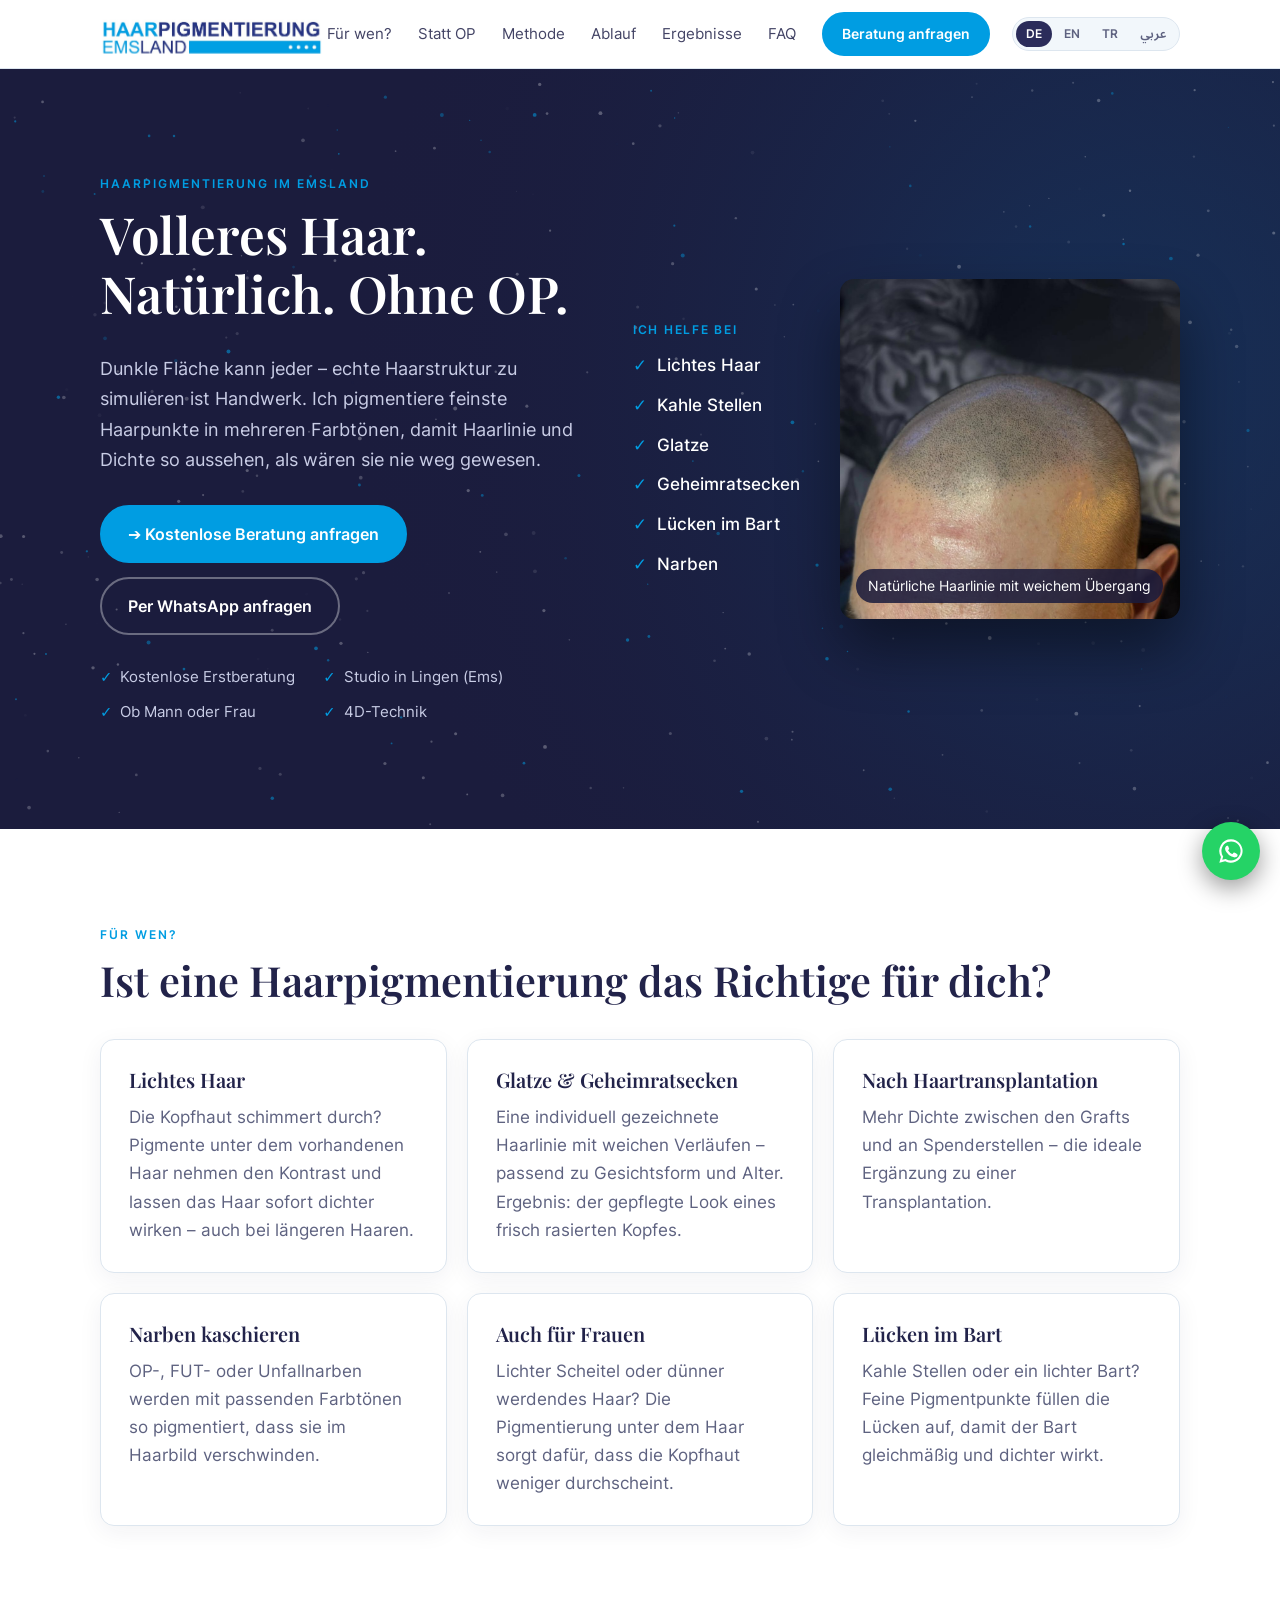
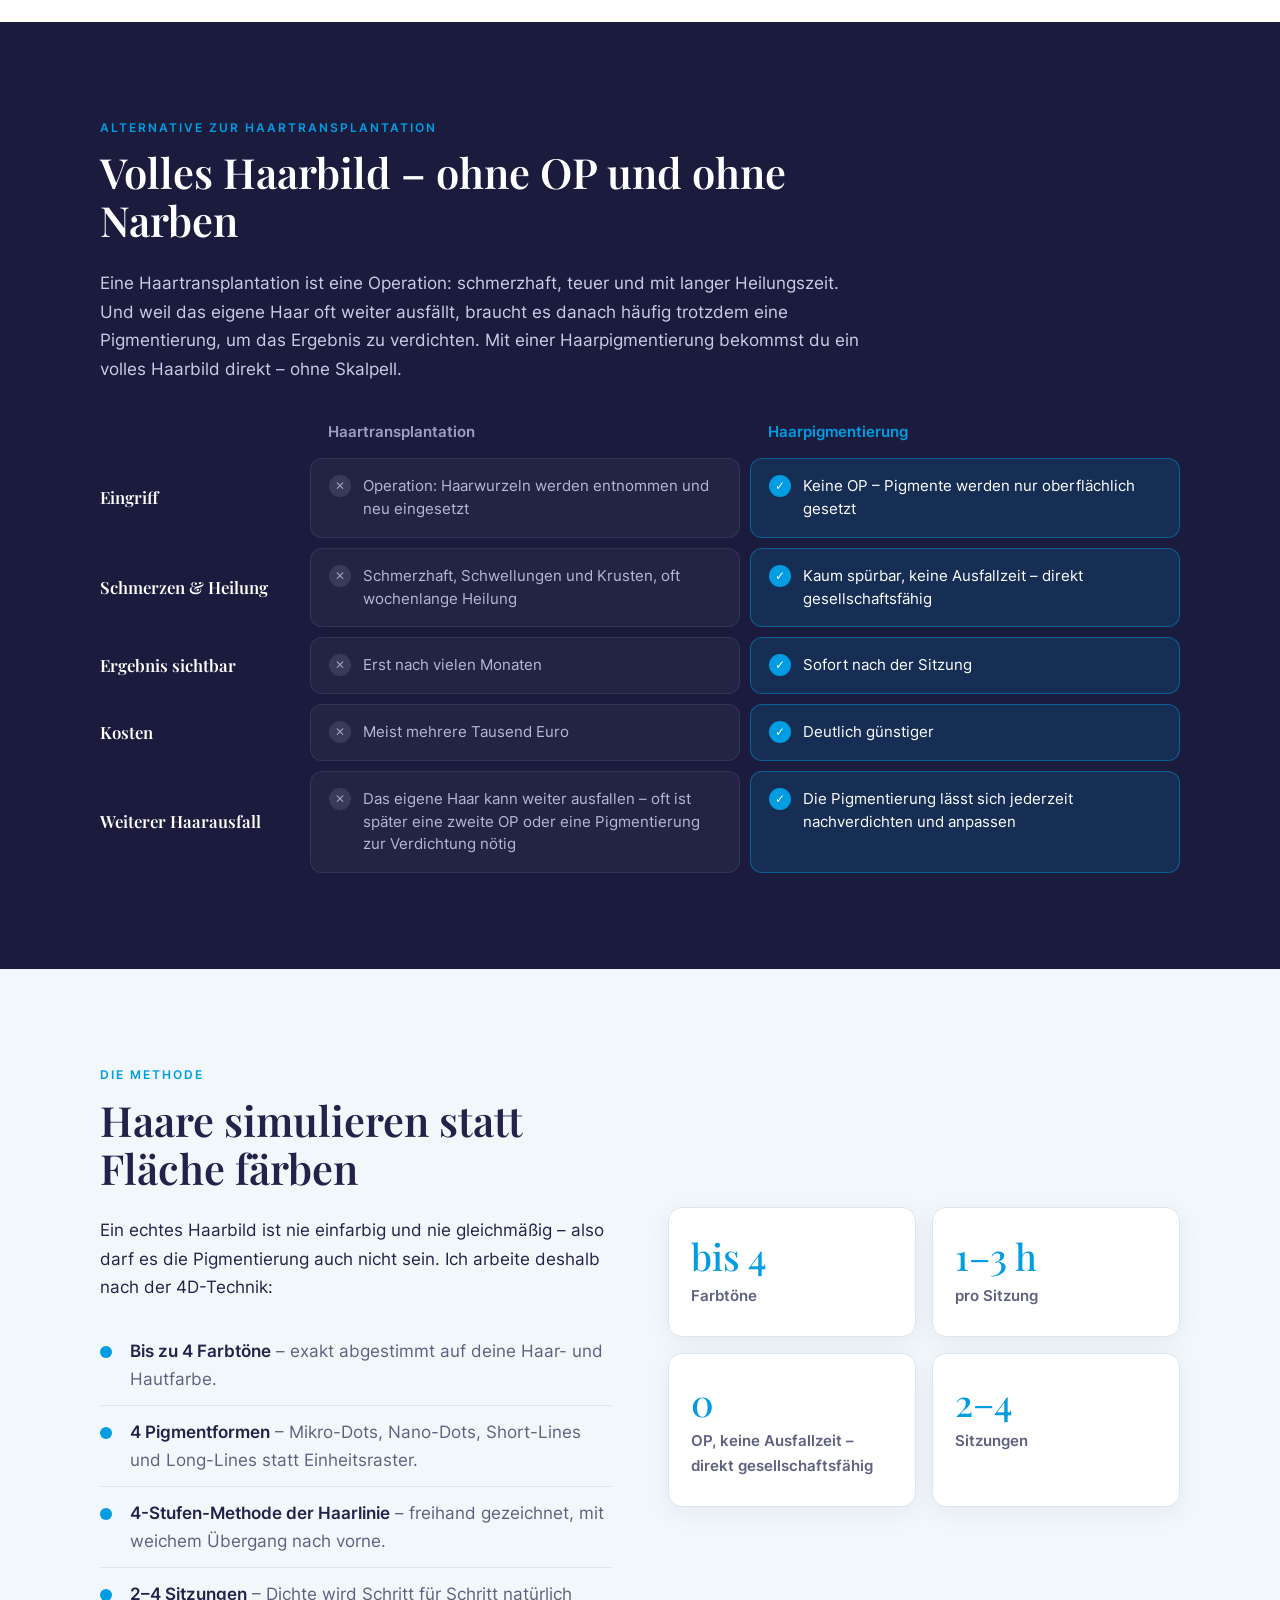
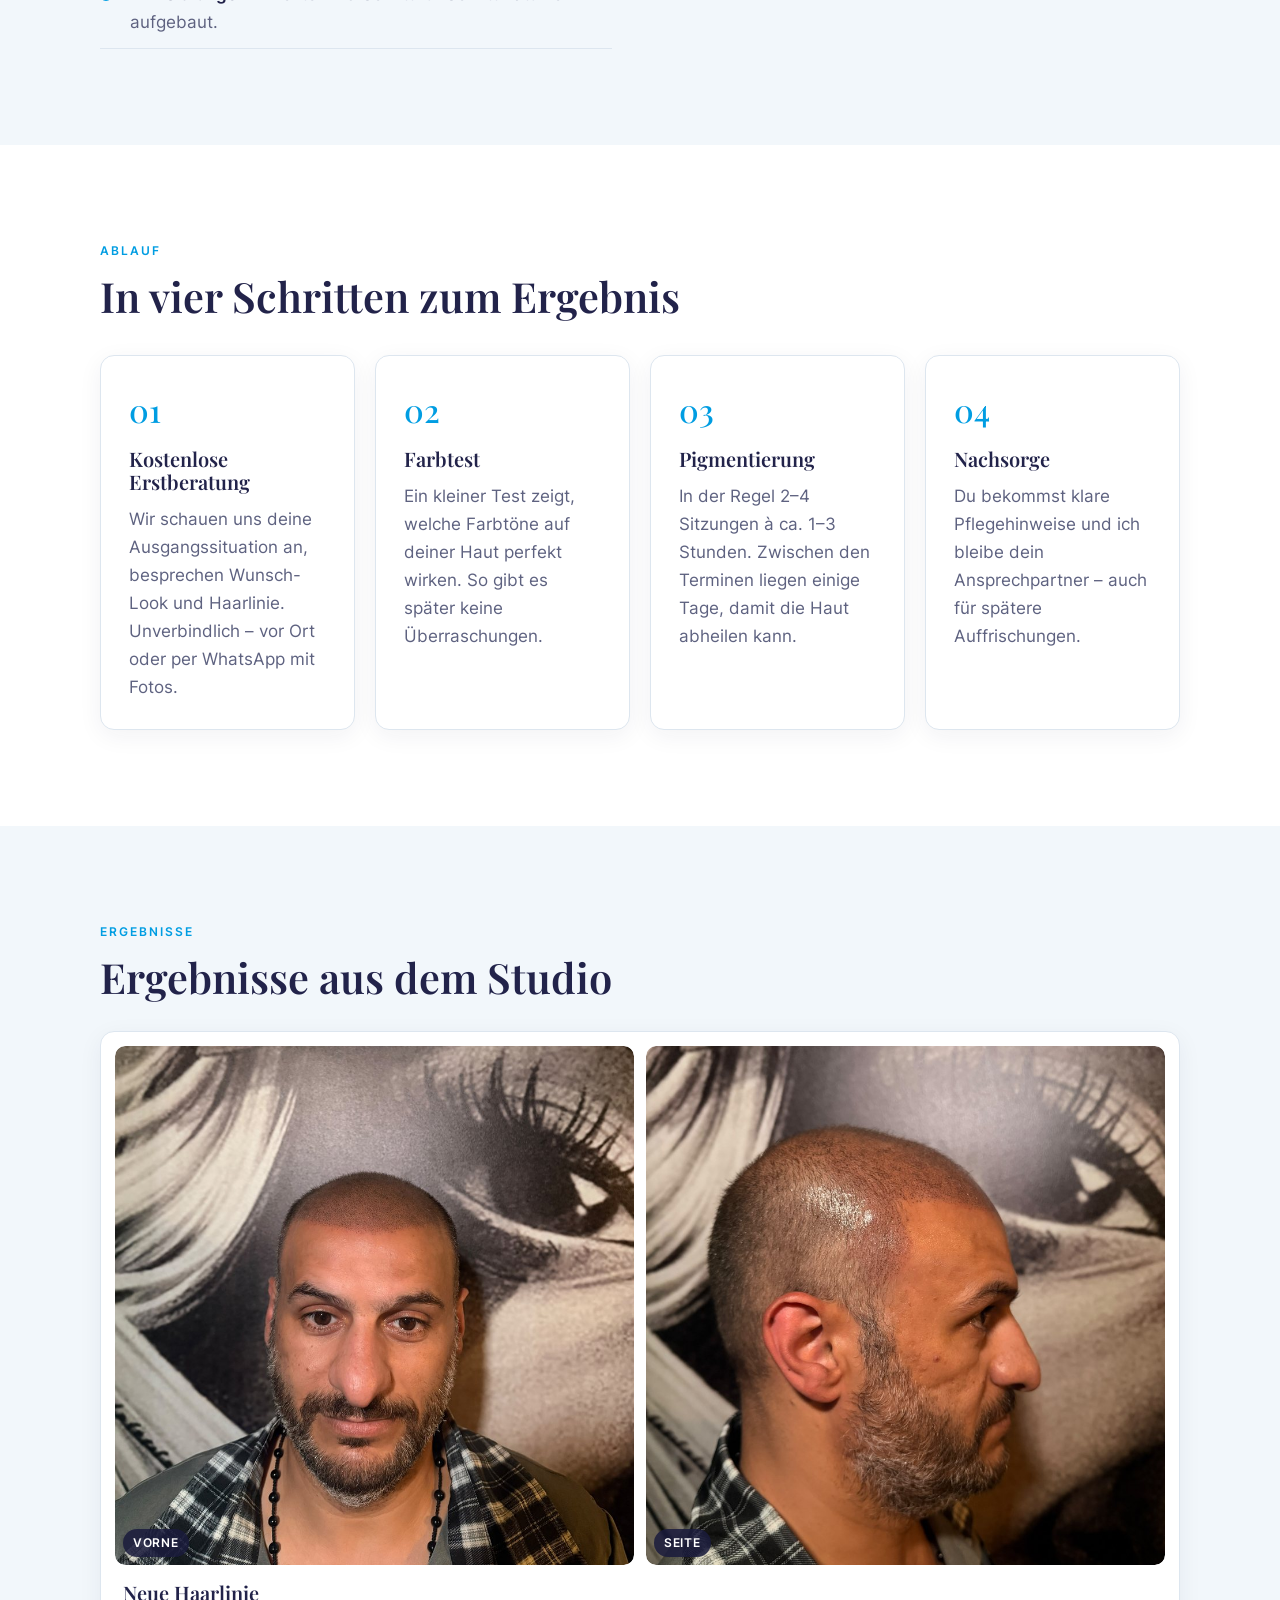
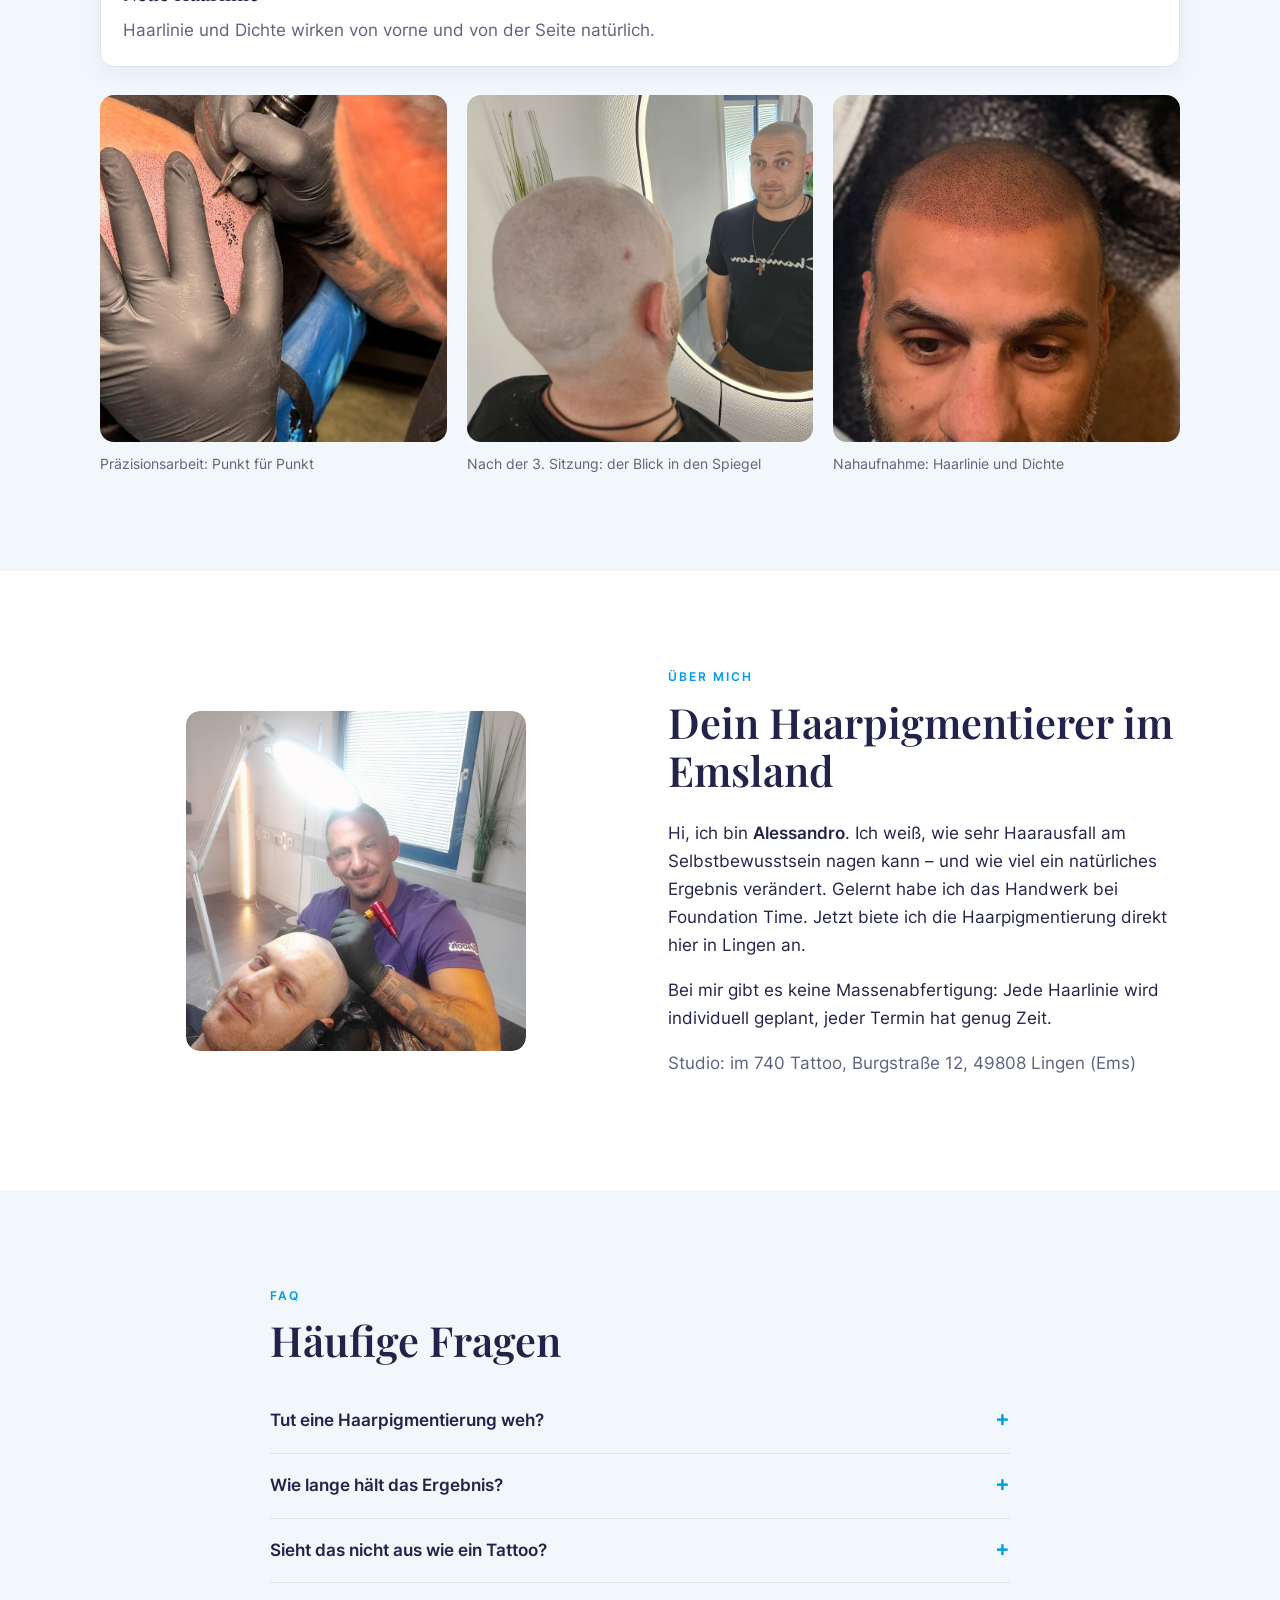
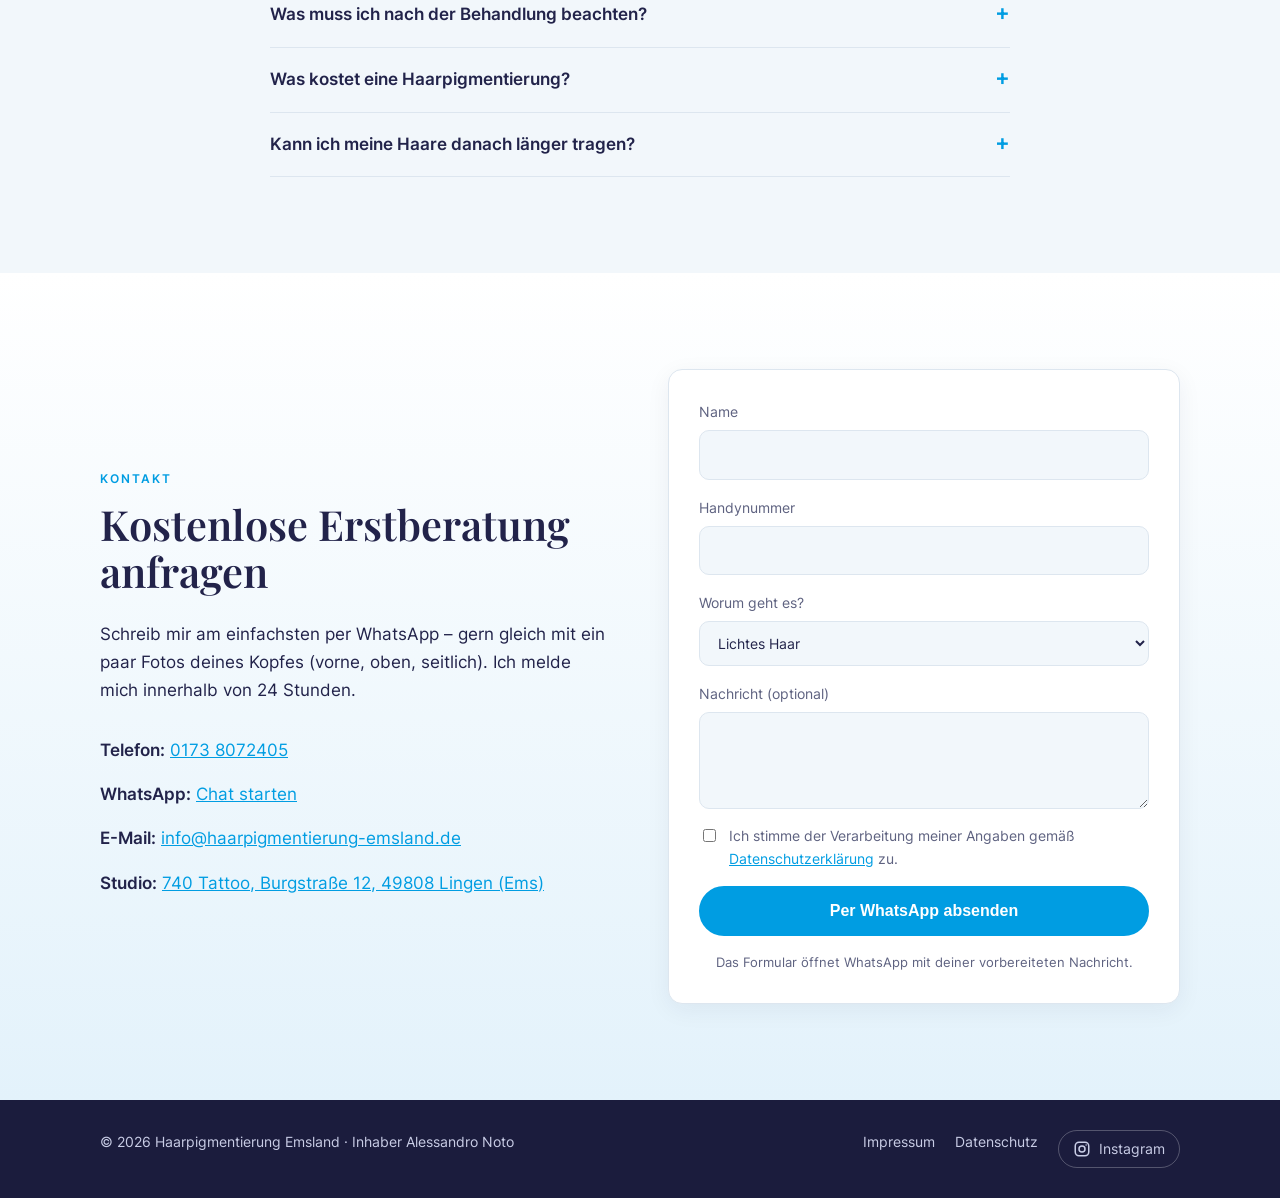
==== index.html @ 3b60cfde "Neuer Abschnitt: Alternative zur Haartransplantation (Vergleich), Navigation 'Statt OP' Co-Authored-" ====
<!doctype html>
<html lang="de" dir="ltr">
<head>
  <meta charset="utf-8">
  <meta name="viewport" content="width=device-width, initial-scale=1">
  <title>Haarpigmentierung Emsland – Natürlich volleres Haar ohne OP</title>
  <meta name="description" content="Haarpigmentierung in Lingen: natürliche Haarlinie, mehr Dichte bei lichtem Haar, Lücken im Bart auffüllen, Narben kaschieren. Kostenlose Erstberatung – jetzt per WhatsApp anfragen.">
  <meta property="og:title" content="Haarpigmentierung Emsland">
  <meta property="og:description" content="Natürlich wirkendes, volleres Haar – ohne OP. Kostenlose Erstberatung.">
  <meta property="og:type" content="website">
  <meta property="og:url" content="https://haarpigmentierung-emsland.de/">
  <link rel="canonical" href="https://haarpigmentierung-emsland.de/">
  <meta property="og:image" content="https://haarpigmentierung-emsland.de/assets/img/logo-instagram.jpg">
  <meta name="theme-color" content="#2b2c5a">
  <link rel="icon" href="assets/img/logo-instagram.jpg">
  <link rel="stylesheet" href="assets/styles.css">
  <script>document.documentElement.classList.add('js');</script>
</head>
<body>

<header class="site-header">
  <div class="container nav">
    <a href="#top" class="logo" aria-label="Haarpigmentierung Emsland"><img src="assets/img/logo.png" alt="Haarpigmentierung Emsland" width="986" height="178"></a>
    <div class="nav-right">
      <nav class="nav-links" id="nav-links">
        <a href="#fuer-wen" data-i18n="nav_who">Für wen?</a>
        <a href="#alternative" data-i18n="nav_alt">Statt OP</a>
        <a href="#methode" data-i18n="nav_method">Methode</a>
        <a href="#ablauf" data-i18n="nav_process">Ablauf</a>
        <a href="#ergebnisse" data-i18n="nav_results">Ergebnisse</a>
        <a href="#faq" data-i18n="nav_faq">FAQ</a>
        <a href="#kontakt" class="btn btn-small" data-i18n="nav_cta">Beratung anfragen</a>
      </nav>
      <div class="lang-switch" role="group" aria-label="Sprache / Language">
        <button type="button" data-lang="de" aria-pressed="true">DE</button>
        <button type="button" data-lang="en" aria-pressed="false">EN</button>
        <button type="button" data-lang="tr" aria-pressed="false">TR</button>
        <button type="button" data-lang="ar" aria-pressed="false" lang="ar">عربي</button>
      </div>
      <button class="nav-toggle" aria-label="Menü" aria-expanded="false" aria-controls="nav-links">
        <span></span><span></span><span></span>
      </button>
    </div>
  </div>
</header>

<main id="top">

  <!-- HERO -->
  <section class="hero">
    <canvas class="hero-dots" aria-hidden="true"></canvas>
    <div class="container hero-grid">
      <div class="hero-inner">
        <p class="eyebrow anim" data-i18n="hero_eyebrow">Haarpigmentierung im Emsland</p>
        <h1 class="anim" data-i18n="hero_title">Volleres Haar.<br>Natürlich. Ohne OP.</h1>
        <p class="lead anim" data-i18n="hero_lead">Dunkle Fläche kann jeder – echte Haarstruktur zu simulieren ist Handwerk. Ich pigmentiere feinste Haarpunkte in mehreren Farbtönen, damit Haarlinie und Dichte so aussehen, als wären sie nie weg gewesen.</p>
        <div class="hero-cta anim">
          <a href="#kontakt" class="btn" data-i18n="hero_cta1">➔ Kostenlose Beratung anfragen</a>
          <a href="https://wa.me/491738072405" class="btn btn-ghost" target="_blank" rel="noopener" data-i18n="hero_cta2">Per WhatsApp anfragen</a>
        </div>
        <ul class="trust anim">
          <li data-i18n="trust1">Kostenlose Erstberatung</li>
          <li data-i18n="trust2">Studio in Lingen (Ems)</li>
          <li data-i18n="trust3">Ob Mann oder Frau</li>
          <li data-i18n="trust4">4D-Technik</li>
        </ul>
      </div>
      <div class="hero-services anim">
        <p class="hero-services-title" data-i18n="hs_title">Ich helfe bei</p>
        <ul>
          <li><span data-i18n="hs1">Lichtes Haar</span></li>
          <li><span data-i18n="hs2">Kahle Stellen</span></li>
          <li><span data-i18n="hs3">Glatze</span></li>
          <li><span data-i18n="hs4">Geheimratsecken</span></li>
          <li><span data-i18n="hs5">Lücken im Bart</span></li>
          <li><span data-i18n="hs6">Narben</span></li>
        </ul>
      </div>
      <figure class="hero-img anim">
        <img src="assets/img/ergebnis-4-sitzung.jpg" alt="Nahaufnahme: natürliche Haarlinie mit weichem Übergang" width="1080" height="1072">
        <figcaption data-i18n="hero_caption">Natürliche Haarlinie mit weichem Übergang</figcaption>
      </figure>
    </div>
  </section>

  <!-- FÜR WEN -->
  <section id="fuer-wen" class="section">
    <div class="container">
      <p class="eyebrow reveal" data-i18n="who_eyebrow">Für wen?</p>
      <h2 class="reveal" data-i18n="who_title">Ist eine Haarpigmentierung das Richtige für dich?</h2>
      <div class="cards">
        <article class="card reveal">
          <h3 data-i18n="c1_t">Lichtes Haar</h3>
          <p data-i18n="c1_p">Die Kopfhaut schimmert durch? Pigmente unter dem vorhandenen Haar nehmen den Kontrast und lassen das Haar sofort dichter wirken – auch bei längeren Haaren.</p>
        </article>
        <article class="card reveal">
          <h3 data-i18n="c2_t">Glatze &amp; Geheimratsecken</h3>
          <p data-i18n="c2_p">Eine individuell gezeichnete Haarlinie mit weichen Verläufen – passend zu Gesichtsform und Alter. Ergebnis: der gepflegte Look eines frisch rasierten Kopfes.</p>
        </article>
        <article class="card reveal">
          <h3 data-i18n="c3_t">Nach Haartransplantation</h3>
          <p data-i18n="c3_p">Mehr Dichte zwischen den Grafts und an Spenderstellen – die ideale Ergänzung zu einer Transplantation.</p>
        </article>
        <article class="card reveal">
          <h3 data-i18n="c4_t">Narben kaschieren</h3>
          <p data-i18n="c4_p">OP-, FUT- oder Unfallnarben werden mit passenden Farbtönen so pigmentiert, dass sie im Haarbild verschwinden.</p>
        </article>
        <article class="card reveal">
          <h3 data-i18n="c5_t">Auch für Frauen</h3>
          <p data-i18n="c5_p">Lichter Scheitel oder dünner werdendes Haar? Die Pigmentierung unter dem Haar sorgt dafür, dass die Kopfhaut weniger durchscheint.</p>
        </article>
        <article class="card reveal">
          <h3 data-i18n="c6_t">Lücken im Bart</h3>
          <p data-i18n="c6_p">Kahle Stellen oder ein lichter Bart? Feine Pigmentpunkte füllen die Lücken auf, damit der Bart gleichmäßig und dichter wirkt.</p>
        </article>
      </div>
    </div>
  </section>

  <!-- ALTERNATIVE ZUR HAARTRANSPLANTATION -->
  <section id="alternative" class="section vs-section">
    <div class="container">
      <p class="eyebrow reveal" data-i18n="v_eyebrow">Alternative zur Haartransplantation</p>
      <h2 class="reveal" data-i18n="v_title">Volles Haarbild – ohne OP und ohne Narben</h2>
      <p class="lead-dark reveal" data-i18n="v_intro">Eine Haartransplantation ist eine Operation: schmerzhaft, teuer und mit langer Heilungszeit. Und weil das eigene Haar oft weiter ausfällt, braucht es danach häufig trotzdem eine Pigmentierung, um das Ergebnis zu verdichten. Mit einer Haarpigmentierung bekommst du ein volles Haarbild direkt – ohne Skalpell.</p>
      <div class="vs-table" role="table">
        <div class="vs-row vs-head reveal">
          <div></div>
          <div class="vs-col-ht" data-i18n="v_h_ht">Haartransplantation</div>
          <div class="vs-col-smp" data-i18n="v_h_smp">Haarpigmentierung</div>
        </div>
        <div class="vs-row reveal">
          <div class="vs-label" data-i18n="v_r1">Eingriff</div>
          <div class="vs-cell vs-ht"><small class="vs-tag" data-i18n="v_h_ht">Haartransplantation</small><span class="vs-mark" aria-hidden="true">✕</span><span data-i18n="v_t1">Operation: Haarwurzeln werden entnommen und neu eingesetzt</span></div>
          <div class="vs-cell vs-smp"><small class="vs-tag" data-i18n="v_h_smp">Haarpigmentierung</small><span class="vs-mark" aria-hidden="true">✓</span><span data-i18n="v_p1">Keine OP – Pigmente werden nur oberflächlich gesetzt</span></div>
        </div>
        <div class="vs-row reveal">
          <div class="vs-label" data-i18n="v_r2">Schmerzen &amp; Heilung</div>
          <div class="vs-cell vs-ht"><small class="vs-tag" data-i18n="v_h_ht">Haartransplantation</small><span class="vs-mark" aria-hidden="true">✕</span><span data-i18n="v_t2">Schmerzhaft, Schwellungen und Krusten, oft wochenlange Heilung</span></div>
          <div class="vs-cell vs-smp"><small class="vs-tag" data-i18n="v_h_smp">Haarpigmentierung</small><span class="vs-mark" aria-hidden="true">✓</span><span data-i18n="v_p2">Kaum spürbar, keine Ausfallzeit – direkt gesellschaftsfähig</span></div>
        </div>
        <div class="vs-row reveal">
          <div class="vs-label" data-i18n="v_r3">Ergebnis sichtbar</div>
          <div class="vs-cell vs-ht"><small class="vs-tag" data-i18n="v_h_ht">Haartransplantation</small><span class="vs-mark" aria-hidden="true">✕</span><span data-i18n="v_t3">Erst nach vielen Monaten</span></div>
          <div class="vs-cell vs-smp"><small class="vs-tag" data-i18n="v_h_smp">Haarpigmentierung</small><span class="vs-mark" aria-hidden="true">✓</span><span data-i18n="v_p3">Sofort nach der Sitzung</span></div>
        </div>
        <div class="vs-row reveal">
          <div class="vs-label" data-i18n="v_r4">Kosten</div>
          <div class="vs-cell vs-ht"><small class="vs-tag" data-i18n="v_h_ht">Haartransplantation</small><span class="vs-mark" aria-hidden="true">✕</span><span data-i18n="v_t4">Meist mehrere Tausend Euro</span></div>
          <div class="vs-cell vs-smp"><small class="vs-tag" data-i18n="v_h_smp">Haarpigmentierung</small><span class="vs-mark" aria-hidden="true">✓</span><span data-i18n="v_p4">Deutlich günstiger</span></div>
        </div>
        <div class="vs-row reveal">
          <div class="vs-label" data-i18n="v_r5">Weiterer Haarausfall</div>
          <div class="vs-cell vs-ht"><small class="vs-tag" data-i18n="v_h_ht">Haartransplantation</small><span class="vs-mark" aria-hidden="true">✕</span><span data-i18n="v_t5">Das eigene Haar kann weiter ausfallen – oft ist später eine zweite OP oder eine Pigmentierung zur Verdichtung nötig</span></div>
          <div class="vs-cell vs-smp"><small class="vs-tag" data-i18n="v_h_smp">Haarpigmentierung</small><span class="vs-mark" aria-hidden="true">✓</span><span data-i18n="v_p5">Die Pigmentierung lässt sich jederzeit nachverdichten und anpassen</span></div>
        </div>
      </div>
    </div>
  </section>

  <!-- METHODE -->
  <section id="methode" class="section section-alt">
    <div class="container split">
      <div>
        <p class="eyebrow reveal" data-i18n="m_eyebrow">Die Methode</p>
        <h2 class="reveal" data-i18n="m_title">Haare simulieren statt Fläche färben</h2>
        <p class="reveal" data-i18n="m_intro">Ein echtes Haarbild ist nie einfarbig und nie gleichmäßig – also darf es die Pigmentierung auch nicht sein. Ich arbeite deshalb nach der 4D-Technik:</p>
        <ul class="feature-list">
          <li class="reveal" data-i18n="m_f1"><strong>Bis zu 4 Farbtöne</strong> – exakt abgestimmt auf deine Haar- und Hautfarbe.</li>
          <li class="reveal" data-i18n="m_f2"><strong>4 Pigmentformen</strong> – Mikro-Dots, Nano-Dots, Short-Lines und Long-Lines statt Einheitsraster.</li>
          <li class="reveal" data-i18n="m_f3"><strong>4-Stufen-Methode der Haarlinie</strong> – freihand gezeichnet, mit weichem Übergang nach vorne.</li>
          <li class="reveal" data-i18n="m_f4"><strong>2–4 Sitzungen</strong> – Dichte wird Schritt für Schritt natürlich aufgebaut.</li>
        </ul>
      </div>
      <div class="stat-grid">
        <div class="stat reveal"><span data-i18n="s1_v">bis 4</span><b data-i18n="s1_l">Farbtöne</b></div>
        <div class="stat reveal"><span data-i18n="s2_v">1–3 h</span><b data-i18n="s2_l">pro Sitzung</b></div>
        <div class="stat reveal"><span>0</span><b data-i18n="s3_l">OP, keine Ausfallzeit – direkt gesellschaftsfähig</b></div>
        <div class="stat reveal"><span>2–4</span><b data-i18n="s4_l">Sitzungen</b></div>
      </div>
    </div>
  </section>

  <!-- ABLAUF -->
  <section id="ablauf" class="section">
    <div class="container">
      <p class="eyebrow reveal" data-i18n="p_eyebrow">Ablauf</p>
      <h2 class="reveal" data-i18n="p_title">In vier Schritten zum Ergebnis</h2>
      <ol class="steps">
        <li class="reveal">
          <h3 data-i18n="p1_t">Kostenlose Erstberatung</h3>
          <p data-i18n="p1_p">Wir schauen uns deine Ausgangssituation an, besprechen Wunsch-Look und Haarlinie. Unverbindlich – vor Ort oder per WhatsApp mit Fotos.</p>
        </li>
        <li class="reveal">
          <h3 data-i18n="p2_t">Farbtest</h3>
          <p data-i18n="p2_p">Ein kleiner Test zeigt, welche Farbtöne auf deiner Haut perfekt wirken. So gibt es später keine Überraschungen.</p>
        </li>
        <li class="reveal">
          <h3 data-i18n="p3_t">Pigmentierung</h3>
          <p data-i18n="p3_p">In der Regel 2–4 Sitzungen à ca. 1–3 Stunden. Zwischen den Terminen liegen einige Tage, damit die Haut abheilen kann.</p>
        </li>
        <li class="reveal">
          <h3 data-i18n="p4_t">Nachsorge</h3>
          <p data-i18n="p4_p">Du bekommst klare Pflegehinweise und ich bleibe dein Ansprechpartner – auch für spätere Auffrischungen.</p>
        </li>
      </ol>
    </div>
  </section>

  <!-- ERGEBNISSE -->
  <section id="ergebnisse" class="section section-alt">
    <div class="container">
      <p class="eyebrow reveal" data-i18n="r_eyebrow">Ergebnisse</p>
      <h2 class="reveal" data-i18n="r_title">Ergebnisse aus dem Studio</h2>
      <article class="ba ba-wide reveal">
        <div class="ba-imgs">
          <figure><img src="assets/img/kunde-vorne.jpg" alt="Kunde nach der Haarpigmentierung, Ansicht von vorne" loading="lazy" width="900" height="900"><span class="tag" data-i18n="r_front">Vorne</span></figure>
          <figure><img src="assets/img/kunde-seite.jpg" alt="Kunde nach der Haarpigmentierung, seitliche Ansicht" loading="lazy" width="900" height="900"><span class="tag" data-i18n="r_side">Seite</span></figure>
        </div>
        <h3 data-i18n="r_ba_t">Neue Haarlinie</h3>
        <p class="muted" data-i18n="r_ba_p">Haarlinie und Dichte wirken von vorne und von der Seite natürlich.</p>
      </article>
      <div class="gallery gallery-3">
        <figure class="reveal">
          <img src="assets/img/pigmentierung-arbeit.jpg" alt="Pigmentierung der Kopfhaut, Punkt für Punkt" loading="lazy" width="1080" height="1072">
          <figcaption data-i18n="r_g1">Präzisionsarbeit: Punkt für Punkt</figcaption>
        </figure>
        <figure class="reveal">
          <img src="assets/img/spiegel.jpg" alt="Kunde betrachtet sein Ergebnis nach der dritten Sitzung im Spiegel" loading="lazy" width="900" height="900">
          <figcaption data-i18n="r_g2">Nach der 3. Sitzung: der Blick in den Spiegel</figcaption>
        </figure>
        <figure class="reveal">
          <img src="assets/img/kunde-nah.jpg" alt="Nahaufnahme: natürlich wirkende Haarlinie nach der Haarpigmentierung" loading="lazy" width="1000" height="1000">
          <figcaption data-i18n="r_g3">Nahaufnahme: Haarlinie und Dichte</figcaption>
        </figure>
      </div>
    </div>
  </section>

  <!-- ÜBER MICH -->
  <section id="ueber-mich" class="section">
    <div class="container split">
      <figure class="about-img reveal"><img src="assets/img/behandlung-studio.jpg" alt="Alessandro Noto bei der Behandlung eines Kunden im Studio" loading="lazy" width="900" height="900"></figure>
      <div>
        <p class="eyebrow reveal" data-i18n="a_eyebrow">Über mich</p>
        <h2 class="reveal" data-i18n="a_title">Dein Haarpigmentierer im Emsland</h2>
        <p class="reveal" data-i18n="a_p1">Hi, ich bin <strong>Alessandro</strong>. Ich weiß, wie sehr Haarausfall am Selbstbewusstsein nagen kann – und wie viel ein natürliches Ergebnis verändert. Gelernt habe ich das Handwerk bei Foundation Time. Jetzt biete ich die Haarpigmentierung direkt hier in Lingen an.</p>
        <p class="reveal" data-i18n="a_p2">Bei mir gibt es keine Massenabfertigung: Jede Haarlinie wird individuell geplant, jeder Termin hat genug Zeit.</p>
        <p class="muted reveal" data-i18n="a_studio">Studio: im 740 Tattoo, Burgstraße 12, 49808 Lingen (Ems)</p>
      </div>
    </div>
  </section>

  <!-- FAQ -->
  <section id="faq" class="section section-alt">
    <div class="container narrow">
      <p class="eyebrow reveal" data-i18n="f_eyebrow">FAQ</p>
      <h2 class="reveal" data-i18n="f_title">Häufige Fragen</h2>
      <details class="reveal">
        <summary data-i18n="f1_q">Tut eine Haarpigmentierung weh?</summary>
        <p data-i18n="f1_a">Viele Kunden spüren kaum etwas – manche empfinden es sogar als angenehm, fast wie eine Massage. Je nach Stelle spürt man es etwas mehr oder weniger.</p>
      </details>
      <details class="reveal">
        <summary data-i18n="f2_q">Wie lange hält das Ergebnis?</summary>
        <p data-i18n="f2_a">Die Pigmente sitzen sehr oberflächlich und hellen über die Jahre langsam auf. Je nach Hauttyp und Sonneneinwirkung ist nach einigen Jahren (ca. 5) eine kurze Auffrischung sinnvoll.</p>
      </details>
      <details class="reveal">
        <summary data-i18n="f3_q">Sieht das nicht aus wie ein Tattoo?</summary>
        <p data-i18n="f3_a">Nein. Statt Flächen werden feinste Punkte in mehreren Farbtönen und Formen gesetzt, die echte Haarstoppeln nachbilden. Kein Verlaufen und kein Blaustich, weil ich andere Pigmente verwende als beim Tätowieren: vegane, farbechte Pigmente, die der Körper über die Jahre langsam abbaut. Deshalb behalten sie ihren echten Farbton.</p>
      </details>
      <details class="reveal">
        <summary data-i18n="f4_q">Was muss ich nach der Behandlung beachten?</summary>
        <p data-i18n="f4_a">Ein paar Tage kein Sport mit starkem Schwitzen, keine Sauna, kein Schwimmen und keine direkte Sonne. In den ersten Tagen solltest du die Kopfhaut eincremen und feucht halten.</p>
      </details>
      <details class="reveal">
        <summary data-i18n="f5_q">Was kostet eine Haarpigmentierung?</summary>
        <p data-i18n="f5_a">Die Kosten hängen vom Aufwand ab, also von der Fläche und dem gewünschten Ergebnis. Kleinere Stellen, zum Beispiel Lücken im Bart, sind entsprechend günstiger. Zur groben Orientierung: Eine kahle Stelle am Hinterkopf (Tonsur) liegt bei etwa 499 €, ein komplett kahler Oberkopf zwischen 1.500 und 2.000 €. Das sind aber nur Richtwerte – der Preis ist fast immer individuell, weil jeder Kopf anders ist. In der kostenlosen Erstberatung bekommst du ein festes Angebot – transparent und ohne versteckte Kosten.</p>
      </details>
      <details class="reveal">
        <summary data-i18n="f6_q">Kann ich meine Haare danach länger tragen?</summary>
        <p data-i18n="f6_a">Bei lichtem Haar ja – die Pigmentierung unter längerem Haar reduziert den Kontrast zur Kopfhaut. Bei Glatze sieht das Ergebnis am besten mit rasiertem oder sehr kurzem Haar aus.</p>
      </details>
    </div>
  </section>

  <!-- KONTAKT -->
  <section id="kontakt" class="section contact">
    <div class="container split">
      <div>
        <p class="eyebrow reveal" data-i18n="k_eyebrow">Kontakt</p>
        <h2 class="reveal" data-i18n="k_title">Kostenlose Erstberatung anfragen</h2>
        <p class="reveal" data-i18n="k_intro">Schreib mir am einfachsten per WhatsApp – gern gleich mit ein paar Fotos deines Kopfes (vorne, oben, seitlich). Ich melde mich innerhalb von 24 Stunden.</p>
        <ul class="contact-list reveal">
          <li><strong data-i18n="k_phone">Telefon:</strong> <a href="tel:+491738072405" dir="ltr">0173 8072405</a></li>
          <li><strong>WhatsApp:</strong> <a href="https://wa.me/491738072405" target="_blank" rel="noopener" data-i18n="k_wa">Chat starten</a></li>
          <li><strong data-i18n="k_mail">E-Mail:</strong> <a href="mailto:info@haarpigmentierung-emsland.de">info@haarpigmentierung-emsland.de</a></li>
          <li><strong>Studio:</strong> <a href="https://maps.google.com/?q=Burgstra%C3%9Fe+12,+49808+Lingen" target="_blank" rel="noopener">740 Tattoo, Burgstraße 12, 49808 Lingen (Ems)</a></li>
        </ul>
      </div>
      <form class="contact-form reveal" id="contact-form">
        <label><span data-i18n="form_name">Name</span><input name="name" id="f-name" required autocomplete="name"></label>
        <label><span data-i18n="form_phone">Handynummer</span><input name="phone" id="f-phone" type="tel" required autocomplete="tel"></label>
        <label><span data-i18n="form_topic">Worum geht es?</span>
          <select name="topic" id="f-topic">
            <option data-i18n="o1">Lichtes Haar</option>
            <option data-i18n="o2">Glatze / Geheimratsecken</option>
            <option data-i18n="o3">Nach Haartransplantation</option>
            <option data-i18n="o4">Narbe kaschieren</option>
            <option data-i18n="o5">Lücken im Bart</option>
            <option data-i18n="o6">Etwas anderes</option>
          </select>
        </label>
        <label><span data-i18n="form_msg">Nachricht (optional)</span><textarea name="message" id="f-msg" rows="3"></textarea></label>
        <label class="check"><input type="checkbox" id="f-consent" required> <span data-i18n="form_consent">Ich stimme der Verarbeitung meiner Angaben gemäß <a href="datenschutz.html">Datenschutzerklärung</a> zu.</span></label>
        <button class="btn" type="submit" data-i18n="form_submit">Per WhatsApp absenden</button>
        <p class="form-note" data-i18n="form_note">Das Formular öffnet WhatsApp mit deiner vorbereiteten Nachricht.</p>
      </form>
    </div>
  </section>

</main>

<footer class="site-footer">
  <div class="container footer-inner">
    <p>© <span id="year"></span> Haarpigmentierung Emsland · <span data-i18n="footer_owner">Inhaber</span> Alessandro Noto</p>
    <nav>
      <a href="impressum.html" data-i18n="footer_imprint">Impressum</a>
      <a href="datenschutz.html" data-i18n="footer_privacy">Datenschutz</a>
      <a class="ig-btn" href="https://www.instagram.com/haarpigmentierung_emsland/" target="_blank" rel="noopener" aria-label="Instagram">
        <svg viewBox="0 0 24 24" width="18" height="18" fill="none" stroke="currentColor" stroke-width="2" aria-hidden="true"><rect x="3" y="3" width="18" height="18" rx="5"/><circle cx="12" cy="12" r="4"/><circle cx="17.5" cy="6.5" r="1" fill="currentColor" stroke="none"/></svg>
        Instagram
      </a>
    </nav>
  </div>
</footer>

<a class="wa-float" href="https://wa.me/491738072405" target="_blank" rel="noopener" aria-label="WhatsApp">
  <svg viewBox="0 0 24 24" width="28" height="28" fill="currentColor" aria-hidden="true"><path d="M12 2a10 10 0 0 0-8.6 15.1L2 22l5-1.3A10 10 0 1 0 12 2zm0 18.2a8.2 8.2 0 0 1-4.2-1.2l-.3-.2-3 .8.8-2.9-.2-.3A8.2 8.2 0 1 1 12 20.2zm4.5-6.1c-.2-.1-1.5-.7-1.7-.8s-.4-.1-.6.1-.7.8-.8 1-.3.2-.5.1a6.7 6.7 0 0 1-3.3-2.9c-.3-.4.3-.4.8-1.4.1-.2 0-.3 0-.4l-.8-1.8c-.2-.5-.4-.4-.6-.4h-.5a1 1 0 0 0-.7.3 3 3 0 0 0-.9 2.2 5.2 5.2 0 0 0 1.1 2.7 11.8 11.8 0 0 0 4.5 4c1.7.7 2.3.8 3.2.6a2.7 2.7 0 0 0 1.8-1.2 2.2 2.2 0 0 0 .1-1.2c0-.1-.2-.2-.4-.3z"/></svg>
</a>

<script src="assets/i18n.js"></script>
<script src="assets/script.js"></script>
</body>
</html>
---- assets/styles.css ----
/* Schriften lokal eingebunden (keine Verbindung zu Google) */
@font-face { font-family: "Inter"; font-style: normal; font-weight: 400; font-display: swap; src: url("fonts/inter-latin-400-normal.woff2") format("woff2"); unicode-range: U+0000-00FF, U+0131, U+0152-0153, U+02BB-02BC, U+02C6, U+02DA, U+02DC, U+0304, U+0308, U+0329, U+2000-206F, U+20AC, U+2122, U+2191, U+2193, U+2212, U+2215, U+FEFF, U+FFFD; }
@font-face { font-family: "Inter"; font-style: normal; font-weight: 400; font-display: swap; src: url("fonts/inter-latin-ext-400-normal.woff2") format("woff2"); unicode-range: U+0100-02BA, U+02BD-02C5, U+02C7-02CC, U+02CE-02D7, U+02DD-02FF, U+0304, U+0308, U+0329, U+1D00-1DBF, U+1E00-1E9F, U+1EF2-1EFF, U+2020, U+20A0-20AB, U+20AD-20C0, U+2113, U+2C60-2C7F, U+A720-A7FF; }
@font-face { font-family: "Inter"; font-style: normal; font-weight: 500; font-display: swap; src: url("fonts/inter-latin-500-normal.woff2") format("woff2"); unicode-range: U+0000-00FF, U+0131, U+0152-0153, U+02BB-02BC, U+02C6, U+02DA, U+02DC, U+0304, U+0308, U+0329, U+2000-206F, U+20AC, U+2122, U+2191, U+2193, U+2212, U+2215, U+FEFF, U+FFFD; }
@font-face { font-family: "Inter"; font-style: normal; font-weight: 500; font-display: swap; src: url("fonts/inter-latin-ext-500-normal.woff2") format("woff2"); unicode-range: U+0100-02BA, U+02BD-02C5, U+02C7-02CC, U+02CE-02D7, U+02DD-02FF, U+0304, U+0308, U+0329, U+1D00-1DBF, U+1E00-1E9F, U+1EF2-1EFF, U+2020, U+20A0-20AB, U+20AD-20C0, U+2113, U+2C60-2C7F, U+A720-A7FF; }
@font-face { font-family: "Inter"; font-style: normal; font-weight: 600; font-display: swap; src: url("fonts/inter-latin-600-normal.woff2") format("woff2"); unicode-range: U+0000-00FF, U+0131, U+0152-0153, U+02BB-02BC, U+02C6, U+02DA, U+02DC, U+0304, U+0308, U+0329, U+2000-206F, U+20AC, U+2122, U+2191, U+2193, U+2212, U+2215, U+FEFF, U+FFFD; }
@font-face { font-family: "Inter"; font-style: normal; font-weight: 600; font-display: swap; src: url("fonts/inter-latin-ext-600-normal.woff2") format("woff2"); unicode-range: U+0100-02BA, U+02BD-02C5, U+02C7-02CC, U+02CE-02D7, U+02DD-02FF, U+0304, U+0308, U+0329, U+1D00-1DBF, U+1E00-1E9F, U+1EF2-1EFF, U+2020, U+20A0-20AB, U+20AD-20C0, U+2113, U+2C60-2C7F, U+A720-A7FF; }
@font-face { font-family: "Playfair Display"; font-style: normal; font-weight: 500; font-display: swap; src: url("fonts/playfair-display-latin-500-normal.woff2") format("woff2"); unicode-range: U+0000-00FF, U+0131, U+0152-0153, U+02BB-02BC, U+02C6, U+02DA, U+02DC, U+0304, U+0308, U+0329, U+2000-206F, U+20AC, U+2122, U+2191, U+2193, U+2212, U+2215, U+FEFF, U+FFFD; }
@font-face { font-family: "Playfair Display"; font-style: normal; font-weight: 500; font-display: swap; src: url("fonts/playfair-display-latin-ext-500-normal.woff2") format("woff2"); unicode-range: U+0100-02BA, U+02BD-02C5, U+02C7-02CC, U+02CE-02D7, U+02DD-02FF, U+0304, U+0308, U+0329, U+1D00-1DBF, U+1E00-1E9F, U+1EF2-1EFF, U+2020, U+20A0-20AB, U+20AD-20C0, U+2113, U+2C60-2C7F, U+A720-A7FF; }
@font-face { font-family: "Playfair Display"; font-style: normal; font-weight: 600; font-display: swap; src: url("fonts/playfair-display-latin-600-normal.woff2") format("woff2"); unicode-range: U+0000-00FF, U+0131, U+0152-0153, U+02BB-02BC, U+02C6, U+02DA, U+02DC, U+0304, U+0308, U+0329, U+2000-206F, U+20AC, U+2122, U+2191, U+2193, U+2212, U+2215, U+FEFF, U+FFFD; }
@font-face { font-family: "Playfair Display"; font-style: normal; font-weight: 600; font-display: swap; src: url("fonts/playfair-display-latin-ext-600-normal.woff2") format("woff2"); unicode-range: U+0100-02BA, U+02BD-02C5, U+02C7-02CC, U+02CE-02D7, U+02DD-02FF, U+0304, U+0308, U+0329, U+1D00-1DBF, U+1E00-1E9F, U+1EF2-1EFF, U+2020, U+20A0-20AB, U+20AD-20C0, U+2113, U+2C60-2C7F, U+A720-A7FF; }
@font-face { font-family: "Noto Sans Arabic"; font-style: normal; font-weight: 400; font-display: swap; src: url("fonts/noto-sans-arabic-arabic-400-normal.woff2") format("woff2"); unicode-range: U+0600-06FF, U+0750-077F, U+0870-088E, U+0890-0891, U+0897-08E1, U+08E3-08FF, U+200C-200E, U+2010-2011, U+204F, U+2E41, U+FB50-FDFF, U+FE70-FE74, U+FE76-FEFC, U+102E0-102FB, U+10E60-10E7E, U+10EC2-10EC4, U+10EFC-10EFF, U+1EE00-1EEF1; }
@font-face { font-family: "Noto Sans Arabic"; font-style: normal; font-weight: 600; font-display: swap; src: url("fonts/noto-sans-arabic-arabic-600-normal.woff2") format("woff2"); unicode-range: U+0600-06FF, U+0750-077F, U+0870-088E, U+0890-0891, U+0897-08E1, U+08E3-08FF, U+200C-200E, U+2010-2011, U+204F, U+2E41, U+FB50-FDFF, U+FE70-FE74, U+FE76-FEFC, U+102E0-102FB, U+10E60-10E7E, U+10EC2-10EC4, U+10EFC-10EFF, U+1EE00-1EEF1; }
@font-face { font-family: "Noto Kufi Arabic"; font-style: normal; font-weight: 600; font-display: swap; src: url("fonts/noto-kufi-arabic-arabic-600-normal.woff2") format("woff2"); unicode-range: U+0600-06FF, U+0750-077F, U+0870-088E, U+0890-0891, U+0897-08E1, U+08E3-08FF, U+200C-200E, U+2010-2011, U+204F, U+2E41, U+FB50-FDFF, U+FE70-FE74, U+FE76-FEFC, U+102E0-102FB, U+10E60-10E7E, U+10EC2-10EC4, U+10EFC-10EFF, U+1EE00-1EEF1; }

:root {
  /* Markenfarben aus dem Logo */
  --blue: #009de2;
  --navy: #2b2c5a;
  --navy-deep: #1b1c3d;

  --bg: #ffffff;
  --bg-alt: #f2f7fb;
  --card: #ffffff;
  --text: #22234a;
  --muted: #5e6280;
  --accent: var(--blue);
  --accent-dark: #0083bd;
  --border: #dde6ef;
  --radius: 14px;
  --max: 1120px;
}

* { box-sizing: border-box; }
html { scroll-behavior: smooth; scroll-padding-top: 72px; }
body {
  margin: 0;
  background: var(--bg);
  color: var(--text);
  font: 400 17px/1.65 "Inter", "Noto Sans Arabic", system-ui, sans-serif;
  -webkit-font-smoothing: antialiased;
}
img { max-width: 100%; height: auto; display: block; border-radius: var(--radius); }
a { color: var(--accent); }
h1, h2, h3 { font-family: "Playfair Display", "Noto Kufi Arabic", Georgia, serif; font-weight: 600; line-height: 1.15; margin: 0 0 .6em; }
h1 { font-size: clamp(2.3rem, 5vw, 3.6rem); }
h2 { font-size: clamp(1.8rem, 4vw, 2.6rem); }
h3 { font-size: 1.25rem; }
p { margin: 0 0 1em; }

.container { width: 100%; max-width: var(--max); margin: 0 auto; padding: 0 20px; }
.narrow { max-width: 780px; }
.section { padding: 96px 0; }
.section-alt { background: var(--bg-alt); }
.eyebrow { text-transform: uppercase; letter-spacing: .16em; font-size: .78rem; font-weight: 600; color: var(--accent); margin-bottom: .8em; }
.muted { color: var(--muted); }
.lead { font-size: 1.15rem; color: var(--muted); max-width: 620px; }

/* Buttons */
.btn {
  display: inline-block; background: var(--accent); color: #fff; text-decoration: none;
  font-weight: 600; padding: 14px 26px; border-radius: 999px; border: 2px solid var(--accent);
  cursor: pointer; font-size: 1rem; transition: background .2s, transform .2s;
}
.btn:hover { background: var(--accent-dark); border-color: var(--accent-dark); transform: translateY(-1px); }
.btn-ghost { background: transparent; color: var(--text); border-color: var(--border); }
.btn-ghost:hover { background: var(--card); border-color: var(--accent); }
.btn-small { padding: 8px 18px; font-size: .9rem; }

/* Header */
.site-header {
  position: sticky; top: 0; z-index: 50;
  background: rgba(255,255,255,.92); backdrop-filter: blur(10px);
  border-bottom: 1px solid var(--border);
}
.nav { display: flex; align-items: center; justify-content: space-between; height: 68px; }
.logo { display: block; line-height: 0; }
.logo img { height: 40px; width: auto; border-radius: 0; }
.nav-links { display: flex; align-items: center; gap: 26px; }
.nav-links a:not(.btn) { color: var(--text); text-decoration: none; font-size: .95rem; opacity: .85; }
.nav-links a:not(.btn):hover { opacity: 1; color: var(--accent); }
.nav-toggle { display: none; background: none; border: 0; padding: 8px; cursor: pointer; }
.nav-toggle span { display: block; width: 24px; height: 2px; background: var(--navy); margin: 5px 0; }

/* Hero */
.hero {
  min-height: min(calc(100vh - 68px), 760px); display: flex; align-items: center; padding: 80px 0;
  background:
    linear-gradient(90deg, rgba(27,28,61,.97) 35%, rgba(27,28,61,.7)),
    radial-gradient(circle at 80% 40%, #0a6fa8 0%, transparent 60%),
    var(--navy-deep);
  color: #fff;
  /* Mit Foto: url("img/hero.jpg") center/cover hinter den Verläufen ergänzen */
}
.hero .lead, .hero .trust { color: #c9cde6; }
.hero .btn-ghost { color: #fff; border-color: rgba(255,255,255,.35); }
.hero .btn-ghost:hover { background: rgba(255,255,255,.08); border-color: var(--blue); }
.hero-cta { display: flex; flex-wrap: wrap; gap: 14px; margin: 30px 0; }
.trust { list-style: none; padding: 0; margin: 0; display: flex; flex-wrap: wrap; gap: 10px 26px; color: var(--muted); font-size: .92rem; }
.trust li::before { content: "✓"; color: var(--accent); margin-right: 8px; }

/* Cards */
.cards { display: grid; grid-template-columns: repeat(auto-fit, minmax(190px, 1fr)); gap: 20px; margin-top: 36px; }
.card, .steps li, .stat, .contact-form { box-shadow: 0 6px 24px rgba(34,35,74,.06); }
.card { background: var(--card); border: 1px solid var(--border); border-radius: var(--radius); padding: 28px; }
.card p { color: var(--muted); margin: 0; }

/* Split */
.split { display: grid; grid-template-columns: 1fr 1fr; gap: 56px; align-items: center; }
.feature-list { list-style: none; padding: 0; margin: 24px 0 0; }
.feature-list li { padding: 12px 0 12px 30px; border-bottom: 1px solid var(--border); position: relative; color: var(--muted); }
.feature-list li strong { color: var(--text); }
.feature-list li::before { content: ""; position: absolute; left: 0; top: 21px; width: 12px; height: 12px; border-radius: 50%; background: var(--accent); }
.stat-grid { display: grid; grid-template-columns: 1fr 1fr; gap: 16px; }
.stat { background: var(--card); border: 1px solid var(--border); border-radius: var(--radius); padding: 28px 22px; color: var(--muted); font-size: .95rem; }
.stat span { display: block; font-family: "Playfair Display", serif; font-size: 2.3rem; color: var(--accent); line-height: 1.1; margin-bottom: 6px; }

/* Steps */
.steps { list-style: none; counter-reset: step; padding: 0; margin: 36px 0 0; display: grid; grid-template-columns: repeat(auto-fit, minmax(230px, 1fr)); gap: 20px; }
.steps li { counter-increment: step; background: var(--card); border: 1px solid var(--border); border-radius: var(--radius); padding: 28px; }
.steps li::before { content: "0" counter(step); display: block; font-family: "Playfair Display", serif; font-size: 2rem; color: var(--accent); margin-bottom: 10px; }
.steps p { color: var(--muted); margin: 0; }

/* Gallery / Platzhalter */
.gallery { display: grid; grid-template-columns: repeat(auto-fill, minmax(230px, 1fr)); gap: 20px; margin-top: 20px; }
.gallery img { aspect-ratio: 4/5; object-fit: cover; width: 100%; }
.ph {
  aspect-ratio: 4/5; border: 1px dashed #b9c7d6; border-radius: var(--radius);
  display: grid; place-items: center; color: #8a93a8; font-size: .9rem; background: #e9f0f6;
}
.ph-portrait { aspect-ratio: 4/5; }

/* FAQ */
details { border-bottom: 1px solid var(--border); padding: 18px 0; }
summary { cursor: pointer; font-weight: 600; font-size: 1.05rem; list-style: none; display: flex; justify-content: space-between; gap: 20px; }
summary::-webkit-details-marker { display: none; }
summary::after { content: "+"; color: var(--accent); font-size: 1.4rem; line-height: 1; transition: transform .2s; }
details[open] summary::after { transform: rotate(45deg); }
details p { color: var(--muted); margin: 12px 0 0; }

/* Kontakt */
.contact { background: linear-gradient(180deg, var(--bg) 0%, #e3f2fb 100%); }
.contact-list { list-style: none; padding: 0; margin: 24px 0 0; }
.contact-list li { padding: 8px 0; color: var(--muted); }
.contact-list strong { color: var(--text); }
.contact-form { background: var(--card); border: 1px solid var(--border); border-radius: var(--radius); padding: 30px; display: grid; gap: 16px; }
.contact-form label { display: grid; gap: 6px; font-size: .9rem; color: var(--muted); }
.contact-form input, .contact-form select, .contact-form textarea {
  background: var(--bg-alt); border: 1px solid var(--border); border-radius: 10px; color: var(--text);
  padding: 12px 14px; font: inherit;
}
.contact-form input:focus, .contact-form select:focus, .contact-form textarea:focus { outline: 2px solid var(--accent); border-color: transparent; }
.contact-form .check { display: flex; gap: 10px; align-items: flex-start; font-size: .85rem; }
.contact-form .check input { margin-top: 4px; }
.form-note { font-size: .8rem; color: var(--muted); margin: 0; text-align: center; }

/* Footer */
.site-footer { background: var(--navy-deep); padding: 30px 0; color: #c9cde6; font-size: .9rem; }
.footer-inner { display: flex; justify-content: space-between; flex-wrap: wrap; gap: 14px; }
.footer-inner p { margin: 0; }
.footer-inner nav { display: flex; gap: 20px; }
.footer-inner a { color: #c9cde6; text-decoration: none; }
.footer-inner a:hover { color: var(--accent); }

/* WhatsApp-Button */
.wa-float {
  position: fixed; right: 20px; bottom: 20px; z-index: 60; width: 58px; height: 58px; border-radius: 50%;
  background: #25d366; color: #fff; display: grid; place-items: center; box-shadow: 0 8px 24px rgba(0,0,0,.4);
  transition: transform .2s;
}
.wa-float:hover { transform: scale(1.07); }

/* Unterseiten */
.legal { padding: 70px 0; }
.legal h2 { font-size: 1.4rem; margin-top: 1.8em; }

/* Mobile */
@media (max-width: 860px) {
  .section { padding: 70px 0; }
  .split { grid-template-columns: 1fr; gap: 36px; }
  .nav-toggle { display: block; }
  .nav-links {
    position: absolute; top: 68px; left: 0; right: 0; flex-direction: column; align-items: flex-start;
    background: var(--bg); border-bottom: 1px solid var(--border); padding: 20px; gap: 18px; display: none;
  }
  .nav-links.open { display: flex; }
  .hero { min-height: auto; padding: 70px 0 80px; }
}

/* Hero mit Bild */
.hero-grid { display: grid; grid-template-columns: 1.15fr .85fr; gap: 56px; align-items: center; }
.hero-img { margin: 0; position: relative; }
.hero-img img { aspect-ratio: 1; object-fit: cover; width: 100%; box-shadow: 0 30px 60px rgba(0,0,0,.45); }
.hero-img figcaption { position: absolute; left: 16px; bottom: 16px; background: rgba(27,28,61,.85); color: #fff; font-size: .85rem; padding: 6px 12px; border-radius: 999px; }
.price-badge { display: inline-block; background: #fff; color: var(--navy); font-weight: 600; padding: 6px 16px; border-radius: 999px; margin: 0 0 18px; font-size: 1rem; }

/* Galerie */
.gallery figure { margin: 0; }
.gallery img { aspect-ratio: 1; }
.gallery figcaption { font-size: .9rem; color: var(--muted); margin-top: 10px; }
.ig-tile { aspect-ratio: 1; border-radius: var(--radius); background: linear-gradient(135deg, var(--navy) 0%, var(--blue) 100%); color: #fff; text-decoration: none; display: flex; flex-direction: column; justify-content: center; gap: 10px; padding: 32px; transition: transform .2s; }
.ig-tile:hover { transform: translateY(-3px); }
.ig-tile strong { font-family: "Playfair Display", serif; font-size: 1.6rem; line-height: 1.2; }
.ig-handle { opacity: .8; font-size: .9rem; }
.about-img { margin: 0; }
.about-img img { aspect-ratio: 1; object-fit: cover; width: 100%; }

@media (max-width: 860px) {
  .hero-grid { grid-template-columns: 1fr; gap: 36px; }
  .logo img { height: 28px; }
}

/* Vorher / Nachher */
.ba-list { display: grid; grid-template-columns: 1fr 1fr; gap: 28px; margin: 30px 0 40px; }
.ba { background: var(--card); border: 1px solid var(--border); border-radius: var(--radius); padding: 14px 14px 22px; box-shadow: 0 6px 24px rgba(34,35,74,.06); }
.ba-imgs { display: grid; grid-template-columns: 1fr 1fr; gap: 6px; margin-bottom: 16px; }
.ba-imgs figure { margin: 0; position: relative; }
.ba-imgs img { aspect-ratio: 1; object-fit: cover; width: 100%; border-radius: 10px; }
.ba h3, .ba p { margin-left: 8px; margin-right: 8px; }
.ba p { margin-bottom: 0; }
.tag { position: absolute; left: 8px; bottom: 8px; background: rgba(27,28,61,.85); color: #fff; font-size: .75rem; font-weight: 600; letter-spacing: .06em; text-transform: uppercase; padding: 4px 10px; border-radius: 999px; }
.tag-after { background: var(--blue); }
@media (max-width: 860px) { .ba-list { grid-template-columns: 1fr; } }

.sub { margin-top: 10px; }

.ba-3 { grid-template-columns: 1fr 1fr 1fr; }
.process-strip { display: grid; grid-template-columns: repeat(3, 1fr); gap: 20px; margin-top: 28px; }
.process-strip figure { margin: 0; }
.process-strip img { aspect-ratio: 1; object-fit: cover; width: 100%; }
.process-strip figcaption { font-size: .92rem; color: var(--muted); margin-top: 10px; }
.process-strip strong { color: var(--text); }
@media (max-width: 860px) { .process-strip { grid-template-columns: 1fr; } }
.ig-card { aspect-ratio: auto; min-height: 100%; }
.gallery-4 { grid-template-columns: repeat(4, minmax(0, 1fr)); margin-top: 0; }
.gallery-4 .ig-tile { padding: 24px; }
.gallery-4 .ig-tile strong { font-size: 1.35rem; }
@media (max-width: 860px) { .gallery-4 { grid-template-columns: repeat(2, minmax(0, 1fr)); } }
.ba-wide { grid-column: 1 / -1; }
.ba-wide .ba-imgs { gap: 10px; }
.gallery-3 { grid-template-columns: repeat(3, minmax(0, 1fr)); margin-top: 0; }
@media (max-width: 860px) { .gallery-3 { grid-template-columns: 1fr; } .ba-3 { grid-template-columns: 1fr; } }
.cards { grid-template-columns: repeat(3, minmax(0, 1fr)); }
@media (max-width: 860px) { .cards { grid-template-columns: repeat(2, minmax(0, 1fr)); } }
@media (max-width: 560px) { .cards { grid-template-columns: 1fr; } }
.hero-img { max-width: 360px; width: 100%; justify-self: end; }
@media (max-width: 860px) { .hero-img { max-width: 280px; justify-self: start; } }

/* ================= Sprachumschalter & Header ================= */
.nav-right { display: flex; align-items: center; gap: 22px; }
.site-header { transition: box-shadow .3s; }
.site-header.scrolled { box-shadow: 0 6px 24px rgba(34,35,74,.08); }
.lang-switch { display: flex; gap: 2px; background: var(--bg-alt); border: 1px solid var(--border); border-radius: 999px; padding: 3px; }
.lang-switch button { font: 600 .78rem/1 "Inter", "Noto Sans Arabic", sans-serif; color: var(--muted); background: none; border: 0; border-radius: 999px; padding: 7px 10px; cursor: pointer; transition: background .2s, color .2s; }
.lang-switch button:hover { color: var(--navy); }
.lang-switch button[aria-pressed="true"] { background: var(--navy); color: #fff; }
.lang-switch button:focus-visible, .btn:focus-visible, .nav-links a:focus-visible { outline: 2px solid var(--blue); outline-offset: 2px; }
@media (max-width: 1080px) { .nav-links { gap: 16px; } .nav-links a:not(.btn) { font-size: .9rem; } }
@media (max-width: 860px) {
  .nav-right { gap: 10px; }
  .lang-switch button { padding: 6px 7px; font-size: .72rem; }
}
@media (max-width: 380px) { .logo img { height: 26px; } }

/* ================= Titelbereich: Pigmentpunkte & Einstieg ================= */
.hero { position: relative; overflow: hidden; }
.hero-dots { position: absolute; inset: 0; width: 100%; height: 100%; pointer-events: none; }
.hero .container { position: relative; z-index: 1; }
@keyframes fadeUp { from { opacity: 0; transform: translateY(26px); } to { opacity: 1; transform: none; } }
@keyframes floatY { 0%, 100% { transform: translateY(0); } 50% { transform: translateY(-10px); } }
@keyframes pulse { 0% { box-shadow: 0 0 0 0 rgba(37,211,102,.55); } 70% { box-shadow: 0 0 0 16px rgba(37,211,102,0); } 100% { box-shadow: 0 0 0 0 rgba(37,211,102,0); } }
.js .hero .anim { animation: fadeUp .9s cubic-bezier(.2,.7,.2,1) both; }
.js .hero .anim:nth-child(1) { animation-delay: .05s; }
.js .hero .anim:nth-child(2) { animation-delay: .15s; }
.js .hero .anim:nth-child(3) { animation-delay: .28s; }
.js .hero .anim:nth-child(4) { animation-delay: .4s; }
.js .hero .anim:nth-child(5) { animation-delay: .5s; }
.js .hero-img.anim { animation-delay: .35s; }
.hero-img img { animation: floatY 7s ease-in-out 1.4s infinite; }

/* ================= Einblenden beim Scrollen ================= */
.js .reveal { opacity: 0; transform: translateY(28px); transition: opacity .8s cubic-bezier(.2,.7,.2,1), transform .8s cubic-bezier(.2,.7,.2,1); transition-delay: var(--d, 0ms); }
.js .reveal.in { opacity: 1; transform: none; }

/* ================= Hover-Effekte ================= */
.card, .steps li, .stat { transition: transform .35s ease, box-shadow .35s ease, border-color .35s; }
.card:hover, .steps li:hover, .stat:hover { transform: translateY(-6px); box-shadow: 0 16px 40px rgba(34,35,74,.12); border-color: rgba(0,157,226,.35); }
.card h3, .steps h3 { transition: color .3s; }
.card:hover h3, .steps li:hover h3 { color: var(--blue); }
.ba-imgs figure, .about-img { overflow: hidden; border-radius: 10px; }
.about-img { border-radius: var(--radius); }
.ba-imgs img, .about-img img { transition: transform .8s cubic-bezier(.2,.7,.2,1); }
.ba-imgs figure:hover img, .about-img:hover img { transform: scale(1.05); }
.gallery figure img { transition: transform .4s ease, box-shadow .4s ease; }
.gallery figure:hover img { transform: translateY(-6px); box-shadow: 0 18px 40px rgba(34,35,74,.18); }
.btn { transition: background .2s, transform .2s, box-shadow .2s; }
.btn:hover { box-shadow: 0 10px 24px rgba(0,157,226,.3); }
.wa-float { animation: pulse 2.6s infinite; }
details summary::after { transition: transform .25s; }
details[open] p { animation: fadeUp .4s ease both; }

/* Ergebnisse */
.ba-wide { margin-top: 30px; }
.ba-wide .ba-imgs { gap: 12px; }
.gallery-3 { margin-top: 28px; }

/* Footer-Instagram */
.ig-btn { display: inline-flex; align-items: center; gap: 8px; border: 1px solid rgba(255,255,255,.25); border-radius: 999px; padding: 6px 14px; }
.ig-btn:hover { border-color: var(--blue); }

/* ================= Arabisch (rechts nach links) ================= */
[dir="rtl"] body { font-family: "Noto Sans Arabic", "Inter", system-ui, sans-serif; }
[dir="rtl"] h1, [dir="rtl"] h2, [dir="rtl"] h3 { font-family: "Noto Kufi Arabic", "Playfair Display", serif; line-height: 1.4; }
[dir="rtl"] .eyebrow, [dir="rtl"] .tag { letter-spacing: 0; }
[dir="rtl"] .feature-list li { padding: 12px 30px 12px 0; }
[dir="rtl"] .feature-list li::before { left: auto; right: 0; }
[dir="rtl"] .trust li::before { margin-right: 0; margin-left: 8px; }
[dir="rtl"] .tag { left: auto; right: 8px; }
[dir="rtl"] .hero-img figcaption { left: auto; right: 16px; }
[dir="rtl"] .wa-float { right: auto; left: 20px; }
[dir="rtl"] .hero-img { justify-self: start; }
@media (max-width: 860px) { [dir="rtl"] .hero-img { justify-self: end; } }

@media (prefers-reduced-motion: reduce) {
  *, *::before, *::after { animation: none !important; transition: none !important; }
  .js .reveal { opacity: 1; transform: none; }
}

/* ================= Logo-Intro ================= */
.intro { position: fixed; inset: 0; z-index: 100; background: #fff; display: grid; place-content: center; justify-items: center; gap: 26px; transition: transform .7s cubic-bezier(.7,0,.2,1), opacity .7s; }
.intro.out { transform: translateY(-100%); opacity: .9; }
.intro-logo { position: relative; overflow: hidden; width: min(70vw, 420px); }
.intro-logo img { width: 100%; height: auto; border-radius: 0; clip-path: inset(0 100% 0 0); animation: logoReveal .9s cubic-bezier(.6,0,.2,1) .15s forwards; }
.intro-shine { position: absolute; inset: 0; background: linear-gradient(100deg, transparent 30%, rgba(255,255,255,.85) 50%, transparent 70%); transform: translateX(-120%); animation: shine .8s ease-in-out 1s forwards; }
.intro-dots { display: flex; gap: 10px; }
.intro-dots i { width: 8px; height: 8px; border-radius: 50%; background: var(--blue); opacity: 0; animation: dotIn .3s ease forwards; }
.intro-dots i:nth-child(1) { animation-delay: .9s; }
.intro-dots i:nth-child(2) { animation-delay: 1s; }
.intro-dots i:nth-child(3) { animation-delay: 1.1s; }
.intro-dots i:nth-child(4) { animation-delay: 1.2s; }
@keyframes logoReveal { to { clip-path: inset(0 0 0 0); } }
@keyframes shine { to { transform: translateX(120%); } }
@keyframes dotIn { from { opacity: 0; transform: scale(.3); } to { opacity: 1; transform: none; } }
[dir="rtl"] .intro-logo img { clip-path: inset(0 0 0 100%); }
html.intro-on { overflow: hidden; }
/* Titelbereich startet erst nach dem Intro */
.js .hero .anim { animation-delay: calc(var(--intro, 0s) + var(--ad, 0s)) !important; }
.js .hero .anim:nth-child(1) { --ad: .05s; } .js .hero .anim:nth-child(2) { --ad: .15s; } .js .hero .anim:nth-child(3) { --ad: .28s; }
.js .hero .anim:nth-child(4) { --ad: .4s; } .js .hero .anim:nth-child(5) { --ad: .5s; } .js .hero-img.anim { --ad: .35s; }
.js { --intro: 1.75s; }
@media (prefers-reduced-motion: reduce) { .js { --intro: 0s; } }
.logo img { animation: fadeUp .8s ease calc(var(--intro, 0s) + .1s) both; }
.about-img { max-width: 340px; width: 100%; justify-self: center; }

/* Leistungen im Titelbereich */
.hero-grid { grid-template-columns: minmax(0, 1fr) auto auto; gap: 40px; }
.hero-img { justify-self: end; max-width: 340px; }
.hero-services { align-self: center; }
.hero-services-title { font-size: .78rem; font-weight: 600; letter-spacing: .14em; text-transform: uppercase; color: var(--blue); margin: 0 0 12px; }
.hero-services ul { list-style: none; margin: 0; padding: 0; display: grid; gap: 10px; }
.hero-services li > span { display: flex; align-items: center; gap: 10px; color: #fff; text-decoration: none; background: rgba(255,255,255,.06); border: 1px solid rgba(255,255,255,.14); border-radius: 999px; padding: 9px 18px 9px 12px; font-weight: 500; font-size: .95rem; white-space: nowrap; transition: background .25s, border-color .25s, transform .25s; }
.hero-services li > span::before { content: ""; width: 8px; height: 8px; border-radius: 50%; background: var(--blue); box-shadow: 0 0 0 4px rgba(0,157,226,.2); flex: none; }
[dir="rtl"] .hero-services li > span { padding: 9px 12px 9px 18px; }
.js .hero .hero-services.anim { --ad: .3s; }
@media (max-width: 1080px) {
  .hero-grid { grid-template-columns: minmax(0, 1fr) auto; }
  .hero-services { grid-column: 1 / -1; grid-row: 2; }
  .hero-services ul { display: flex; flex-wrap: wrap; }
}
@media (max-width: 860px) {
  .hero-grid { grid-template-columns: 1fr; }
  .hero-services { grid-row: auto; }
  .hero-services li > span { font-size: .88rem; padding: 7px 14px 7px 10px; }
}
.hero h1 { font-size: clamp(2.2rem, 4.1vw, 3.2rem); }
/* "Ich helfe bei" als schlichte Liste */
.hero-services ul { display: grid !important; gap: 12px; }
.hero-services li > span { display: flex; align-items: center; gap: 10px; background: none !important; border: 0 !important; border-radius: 0; padding: 0 !important; color: #fff; font-size: 1.05rem; font-weight: 500; white-space: nowrap; }
.hero-services li > span::before { content: "✓" !important; width: auto !important; height: auto !important; border-radius: 0 !important; background: none !important; box-shadow: none !important; color: var(--blue); font-weight: 600; }
@media (max-width: 1080px) { .hero-services ul { grid-template-columns: repeat(2, max-content); column-gap: 32px; } }
@media (max-width: 860px) { .hero-services li > span { font-size: .98rem; } }
/* Haken unter den Buttons: sauber in 2 Spalten */
.trust { display: grid; grid-template-columns: repeat(2, max-content); gap: 10px 28px; }
.trust li { white-space: nowrap; }
@media (max-width: 420px) { .trust { column-gap: 16px; font-size: .84rem; } }
@media (max-width: 379px) { .trust { grid-template-columns: 1fr 1fr; } .trust li { white-space: normal; } }

/* ================= Alternative zur Haartransplantation ================= */
.vs-section { background: var(--navy-deep); color: #fff; }
.vs-section h2 { color: #fff; max-width: 760px; }
.lead-dark { color: #c9cde6; max-width: 760px; font-size: 1.08rem; }
.vs-table { margin-top: 36px; display: grid; gap: 10px; }
.vs-row { display: grid; grid-template-columns: 200px minmax(0, 1fr) minmax(0, 1fr); gap: 10px; }
.vs-head > div { font-weight: 600; font-size: .95rem; padding: 0 18px 4px; }
.vs-col-ht { color: #9aa0c0; }
.vs-col-smp { color: var(--blue); }
.vs-label { font-family: "Playfair Display", "Noto Kufi Arabic", serif; font-weight: 600; font-size: 1.05rem; align-self: center; }
.vs-cell { display: flex; gap: 12px; align-items: flex-start; border-radius: 12px; padding: 16px 18px; font-size: .95rem; line-height: 1.5; }
.vs-ht { background: rgba(255,255,255,.04); border: 1px solid rgba(255,255,255,.08); color: #b4b9d6; }
.vs-smp { background: rgba(0,157,226,.14); border: 1px solid rgba(0,157,226,.45); color: #fff; }
.vs-mark { flex: none; width: 22px; height: 22px; border-radius: 50%; display: grid; place-items: center; font-size: .75rem; font-weight: 700; }
.vs-ht .vs-mark { background: rgba(255,255,255,.1); color: #9aa0c0; }
.vs-smp .vs-mark { background: var(--blue); color: #fff; }
.vs-row:not(.vs-head) { transition: transform .3s; }
.vs-row:not(.vs-head):hover .vs-smp { box-shadow: 0 0 0 1px var(--blue), 0 10px 30px rgba(0,157,226,.25); }
@media (max-width: 760px) {
  .vs-head { display: none; }
  .vs-row { grid-template-columns: 1fr 1fr; }
  .vs-label { grid-column: 1 / -1; margin-top: 10px; }
  .vs-cell { flex-direction: column; gap: 8px; font-size: .88rem; padding: 14px; }
  .vs-tag { display: block !important; font-size: .7rem; font-weight: 600; letter-spacing: .06em; text-transform: uppercase; }
  .vs-ht .vs-tag { color: #9aa0c0; } .vs-smp .vs-tag { color: #7fd0f5; }
  .vs-cell .vs-mark { display: none; }
}
.vs-tag { display: none; }
.nav-links a { white-space: nowrap; }
@media (max-width: 1240px) { .nav-links { gap: 14px; } .nav-links a:not(.btn) { font-size: .88rem; } .nav-right { gap: 14px; } }
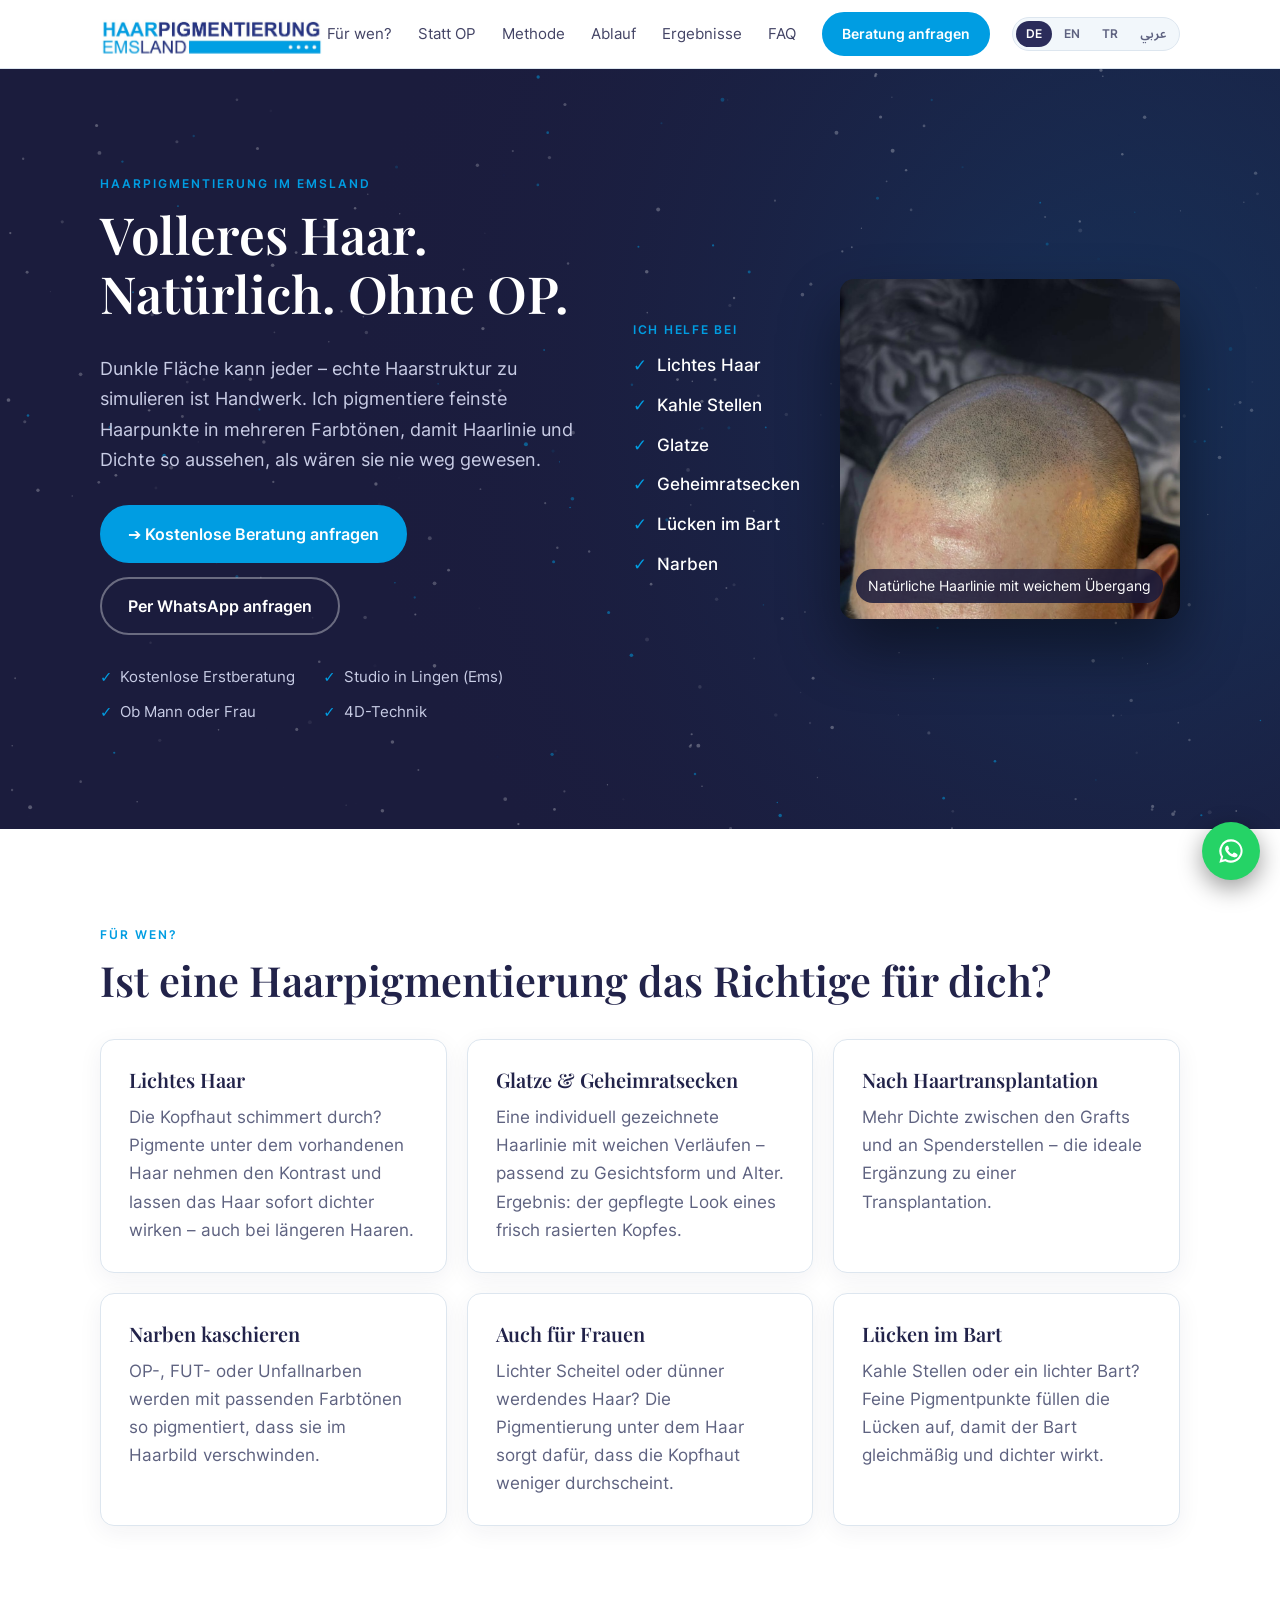
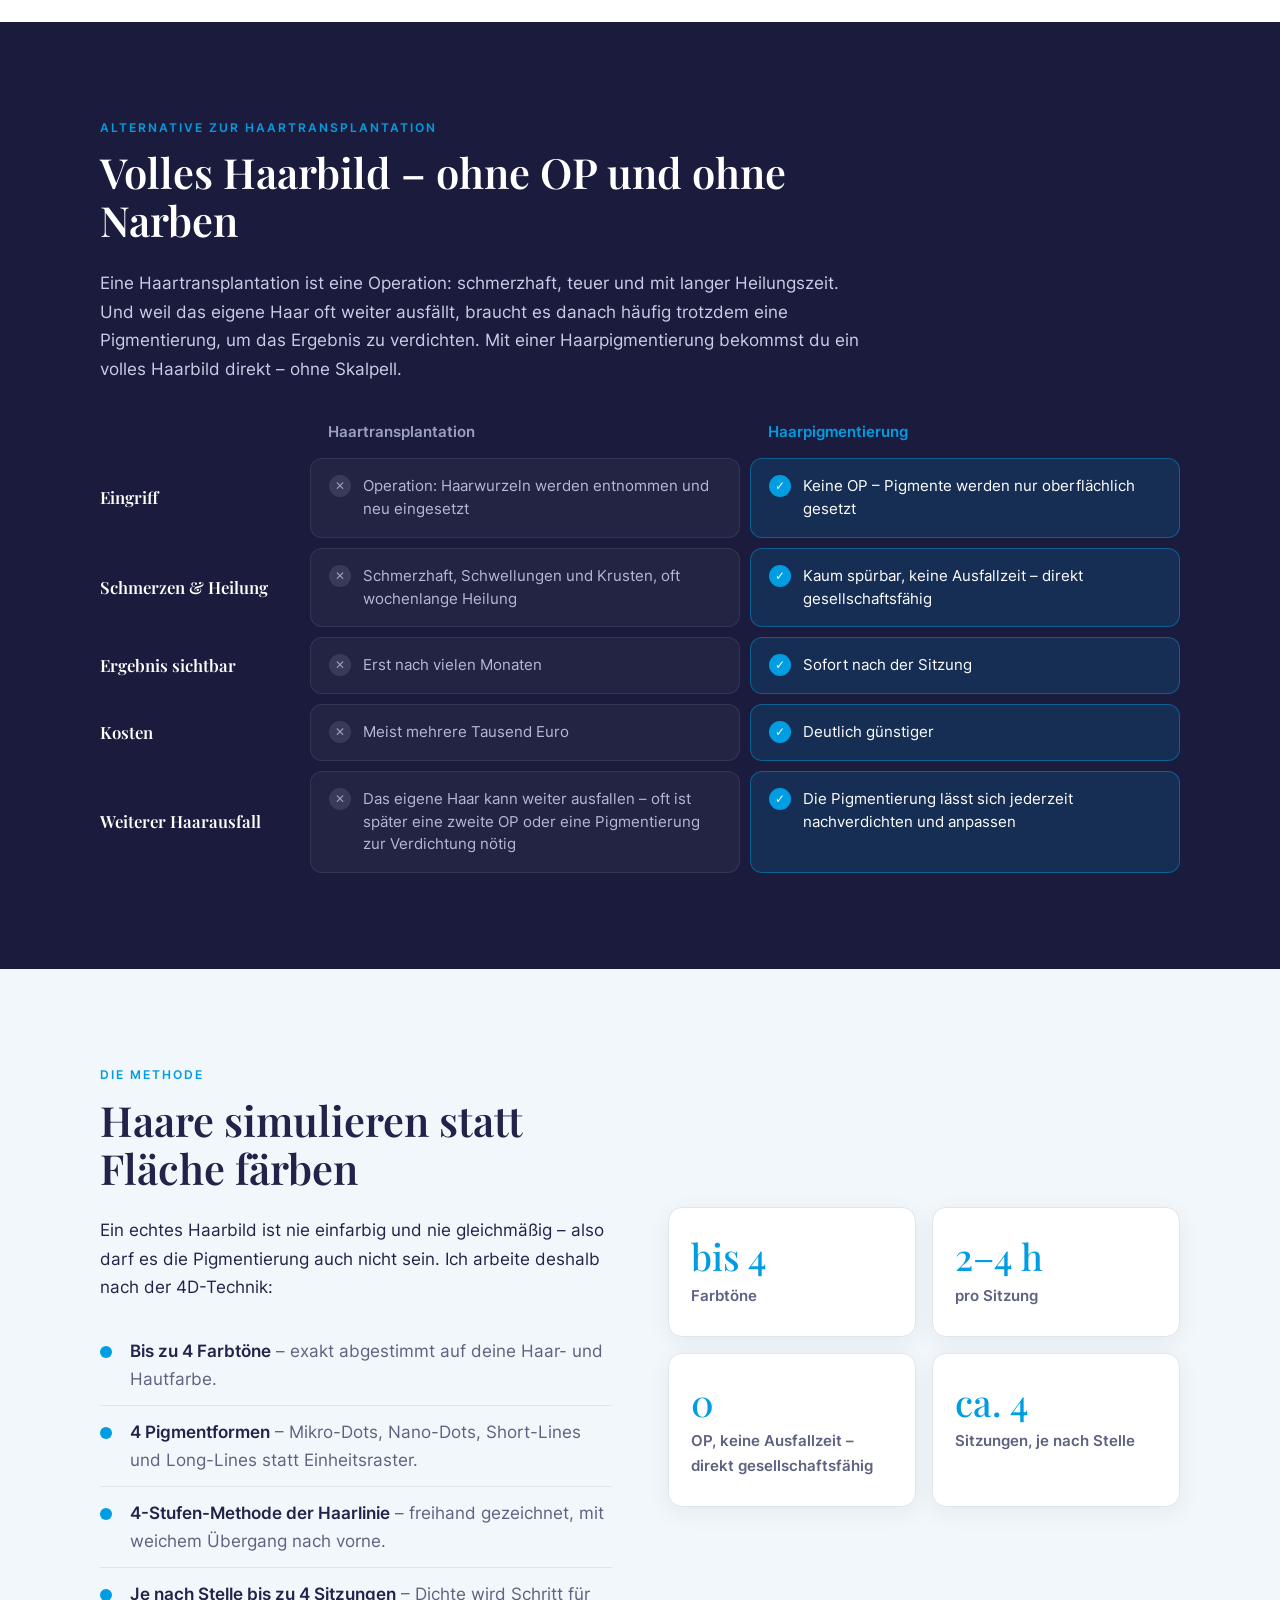
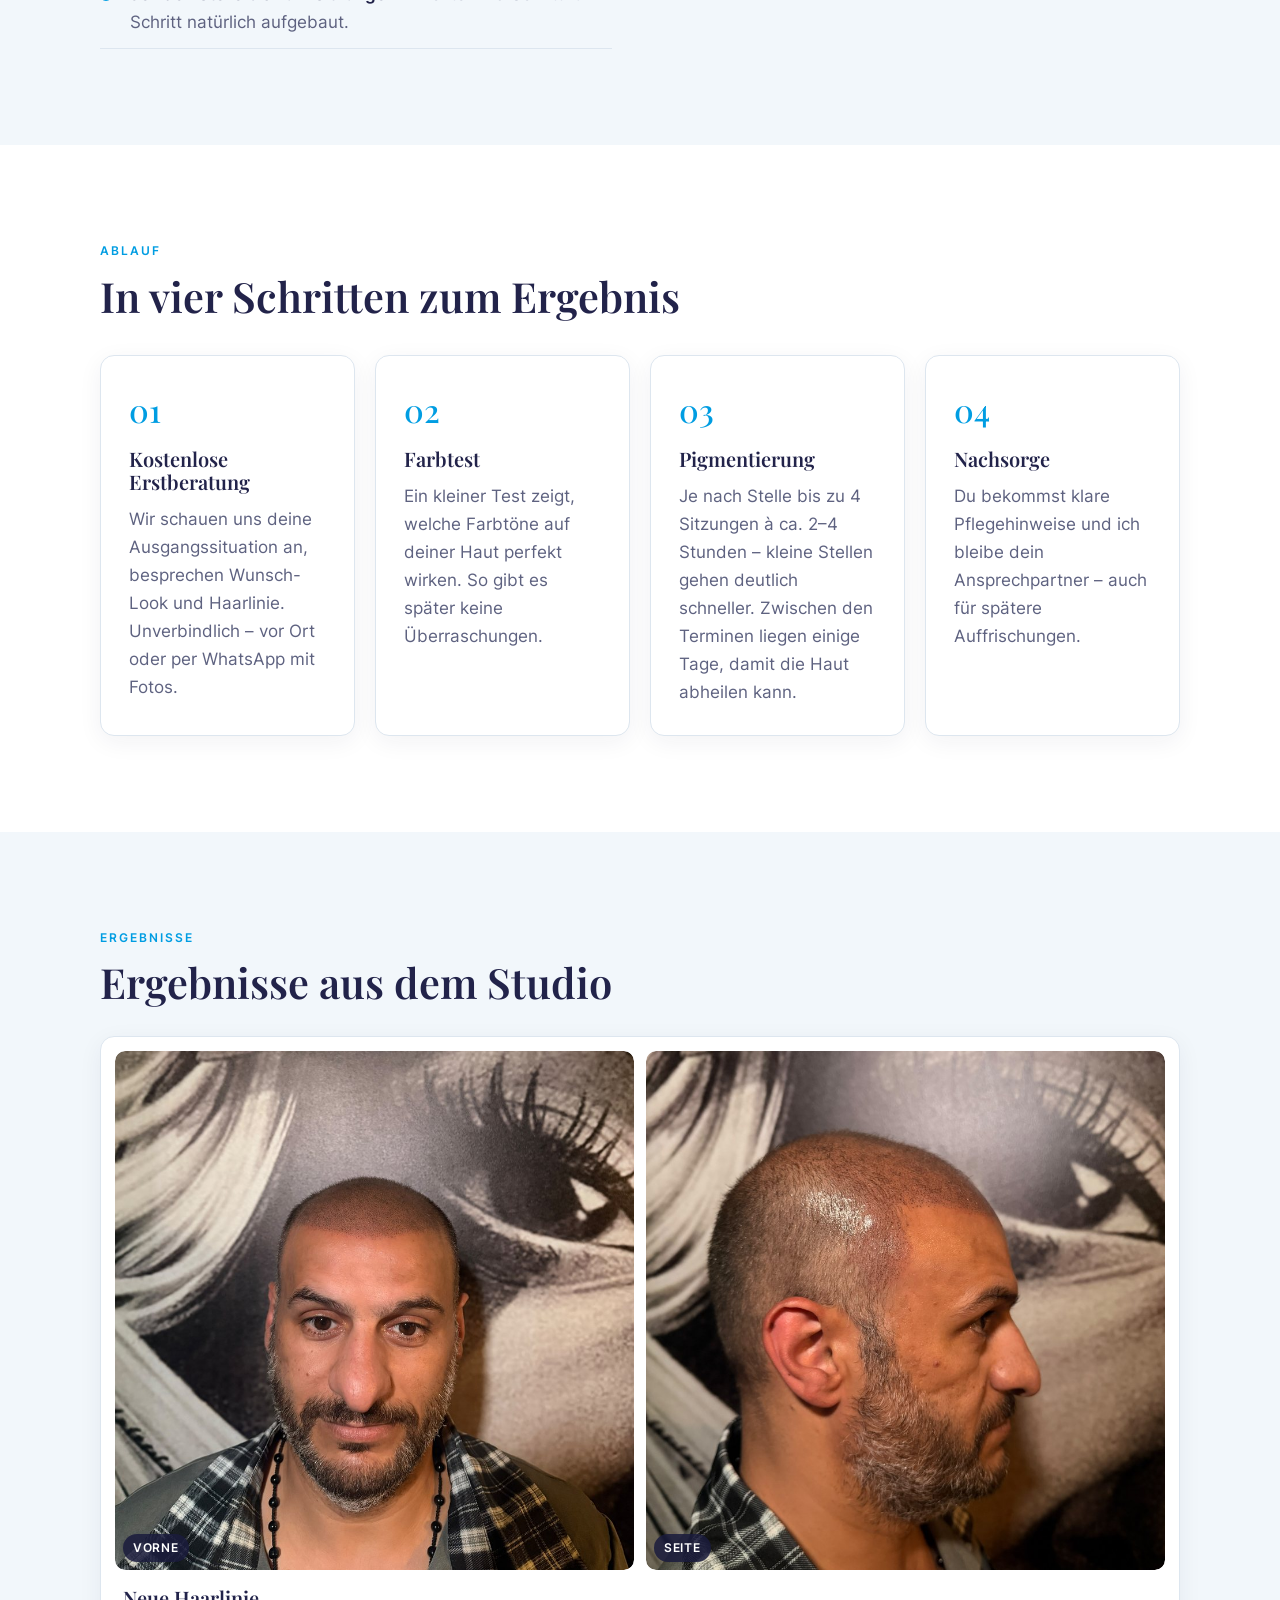
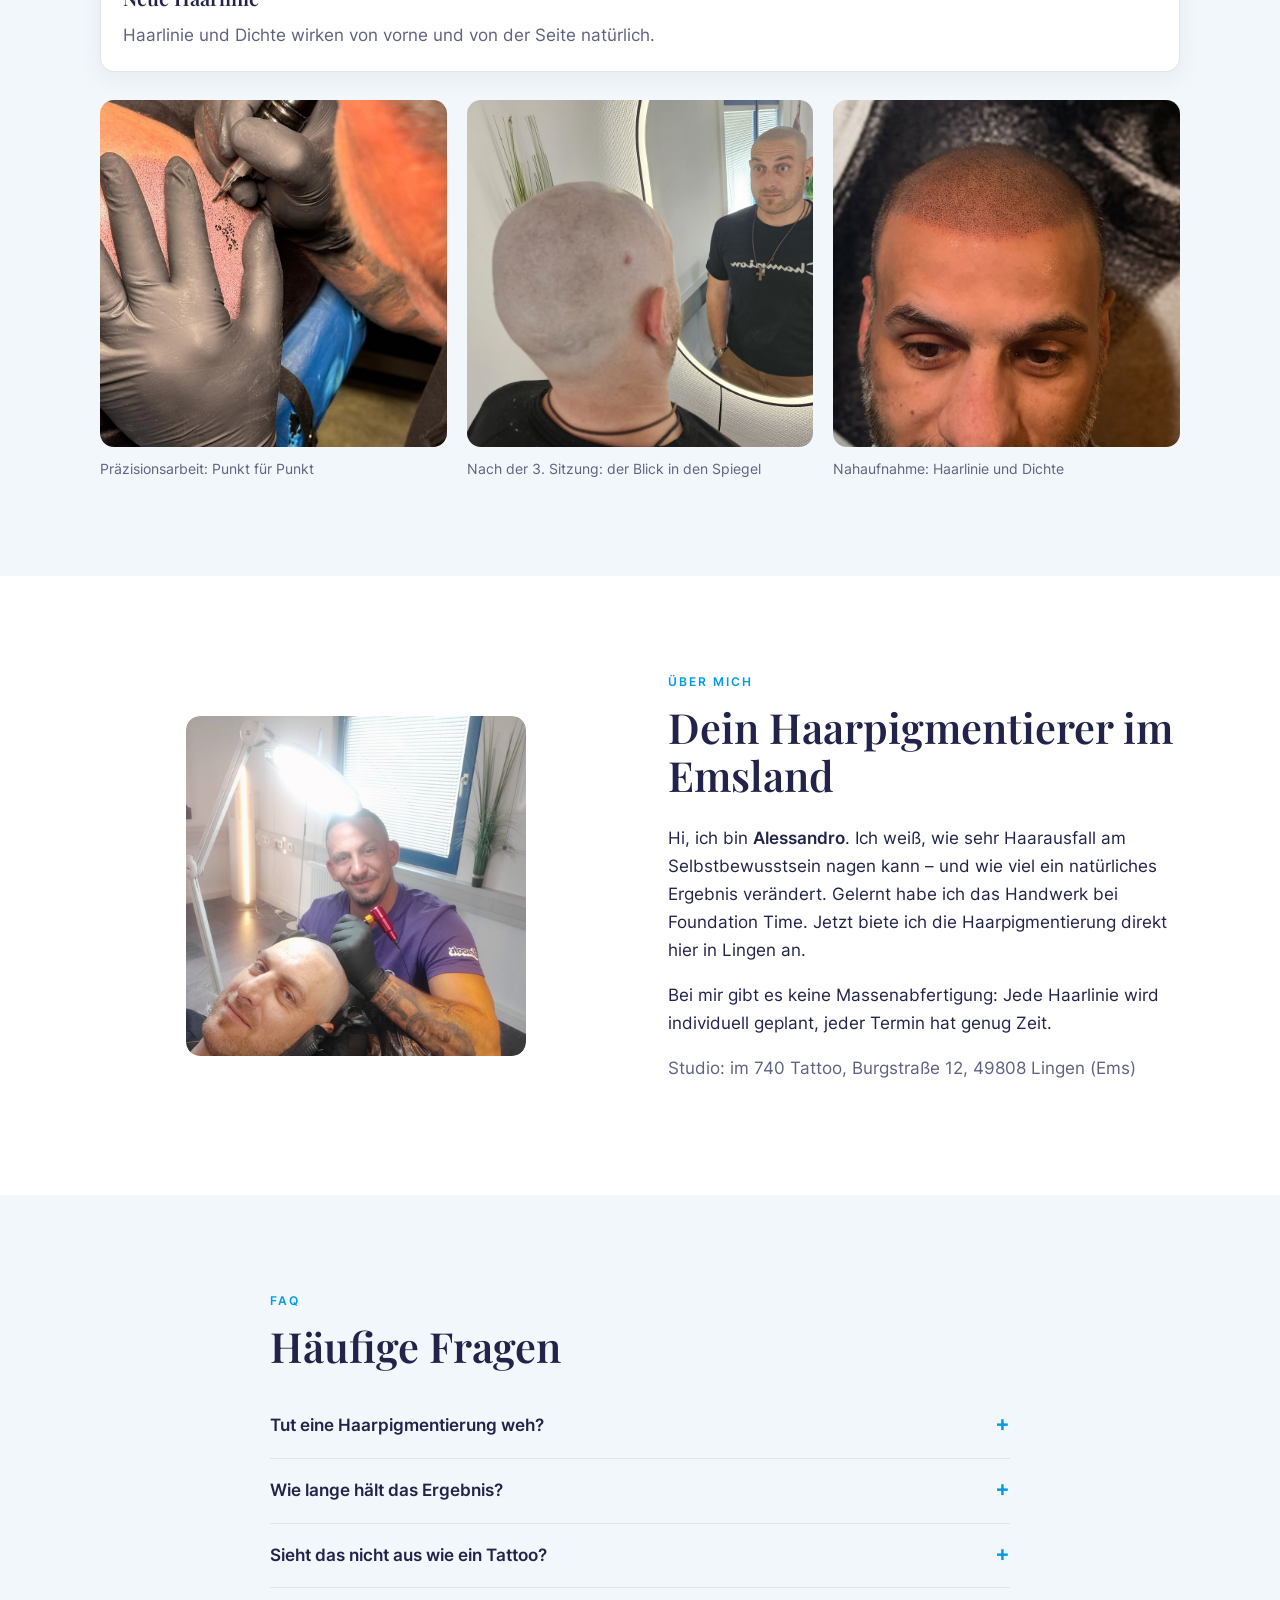
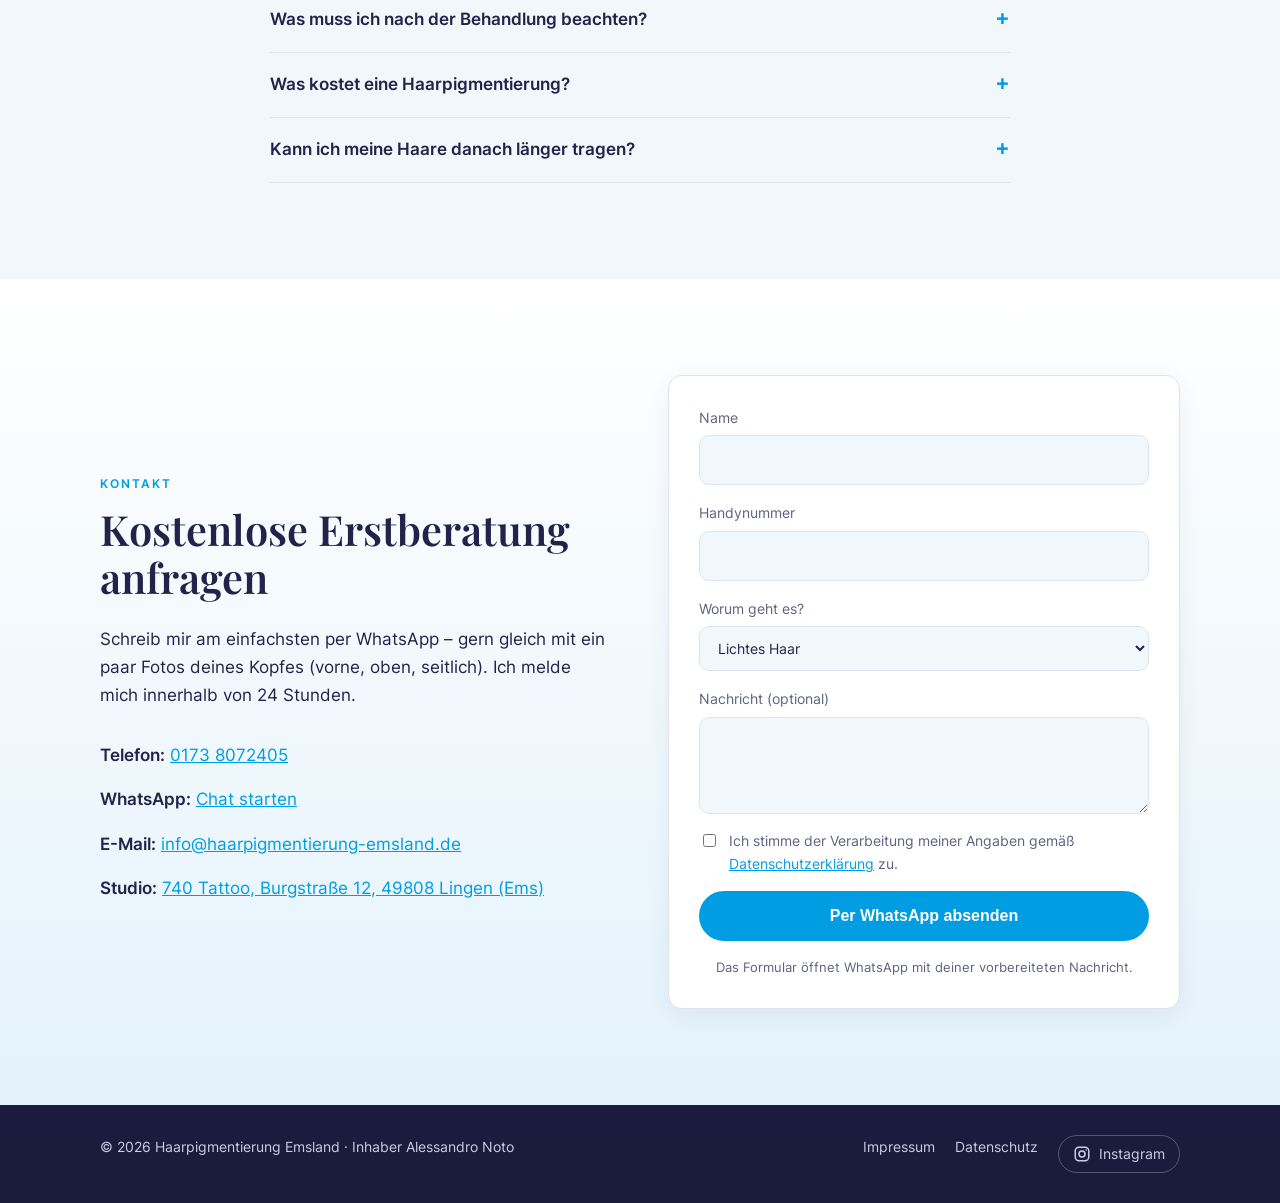
==== commit 76cbcb75: "Sitzungen: je nach Stelle bis zu 4, ca. 2–4 Stunden Co-Authored-By: Claude Opus 5.5 <noreply@anthrop" ====
--- a/index.html
+++ b/index.html
@@ -169,14 +169,14 @@
           <li class="reveal" data-i18n="m_f1"><strong>Bis zu 4 Farbtöne</strong> – exakt abgestimmt auf deine Haar- und Hautfarbe.</li>
           <li class="reveal" data-i18n="m_f2"><strong>4 Pigmentformen</strong> – Mikro-Dots, Nano-Dots, Short-Lines und Long-Lines statt Einheitsraster.</li>
           <li class="reveal" data-i18n="m_f3"><strong>4-Stufen-Methode der Haarlinie</strong> – freihand gezeichnet, mit weichem Übergang nach vorne.</li>
-          <li class="reveal" data-i18n="m_f4"><strong>2–4 Sitzungen</strong> – Dichte wird Schritt für Schritt natürlich aufgebaut.</li>
+          <li class="reveal" data-i18n="m_f4"><strong>Je nach Stelle bis zu 4 Sitzungen</strong> – Dichte wird Schritt für Schritt natürlich aufgebaut.</li>
         </ul>
       </div>
       <div class="stat-grid">
         <div class="stat reveal"><span data-i18n="s1_v">bis 4</span><b data-i18n="s1_l">Farbtöne</b></div>
-        <div class="stat reveal"><span data-i18n="s2_v">1–3 h</span><b data-i18n="s2_l">pro Sitzung</b></div>
+        <div class="stat reveal"><span data-i18n="s2_v">2–4 h</span><b data-i18n="s2_l">pro Sitzung</b></div>
         <div class="stat reveal"><span>0</span><b data-i18n="s3_l">OP, keine Ausfallzeit – direkt gesellschaftsfähig</b></div>
-        <div class="stat reveal"><span>2–4</span><b data-i18n="s4_l">Sitzungen</b></div>
+        <div class="stat reveal"><span data-i18n="s4_v">ca. 4</span><b data-i18n="s4_l">Sitzungen, je nach Stelle</b></div>
       </div>
     </div>
   </section>
@@ -197,7 +197,7 @@
         </li>
         <li class="reveal">
           <h3 data-i18n="p3_t">Pigmentierung</h3>
-          <p data-i18n="p3_p">In der Regel 2–4 Sitzungen à ca. 1–3 Stunden. Zwischen den Terminen liegen einige Tage, damit die Haut abheilen kann.</p>
+          <p data-i18n="p3_p">Je nach Stelle bis zu 4 Sitzungen à ca. 2–4 Stunden – kleine Stellen gehen deutlich schneller. Zwischen den Terminen liegen einige Tage, damit die Haut abheilen kann.</p>
         </li>
         <li class="reveal">
           <h3 data-i18n="p4_t">Nachsorge</h3>
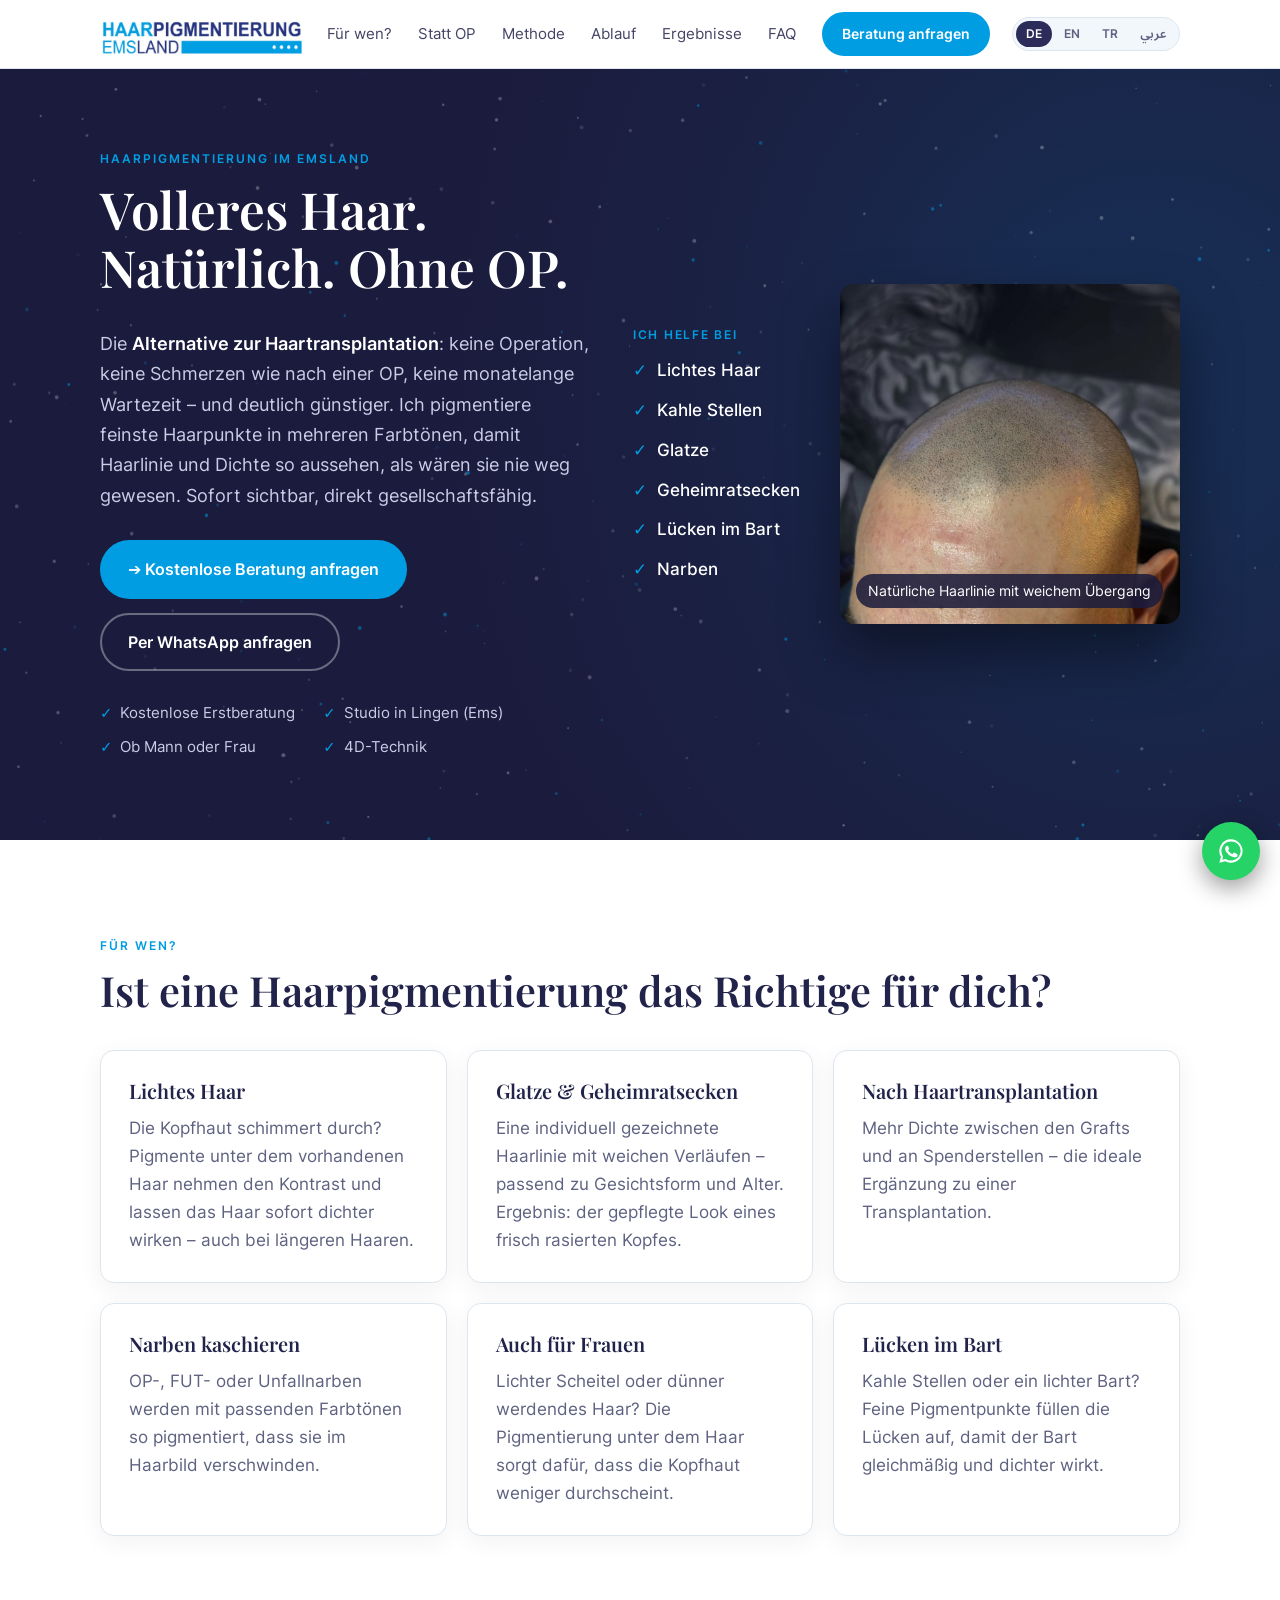
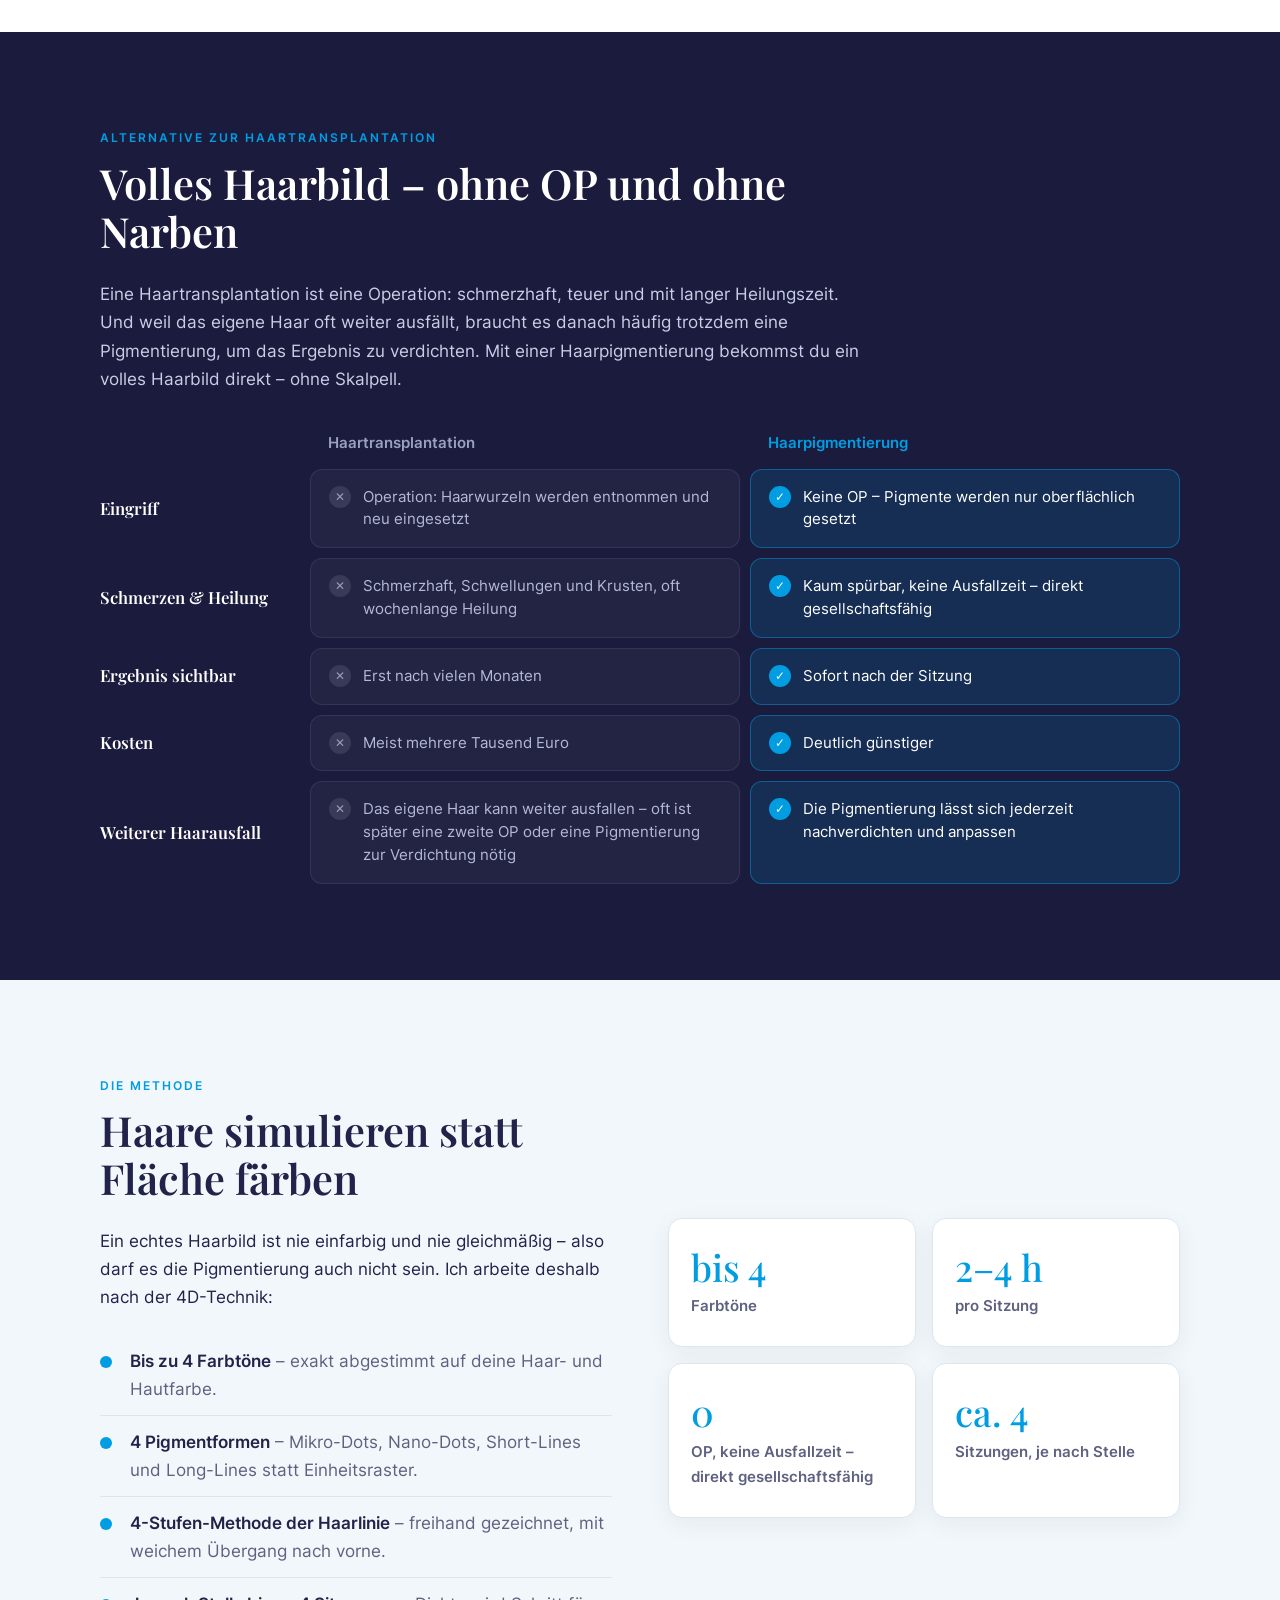
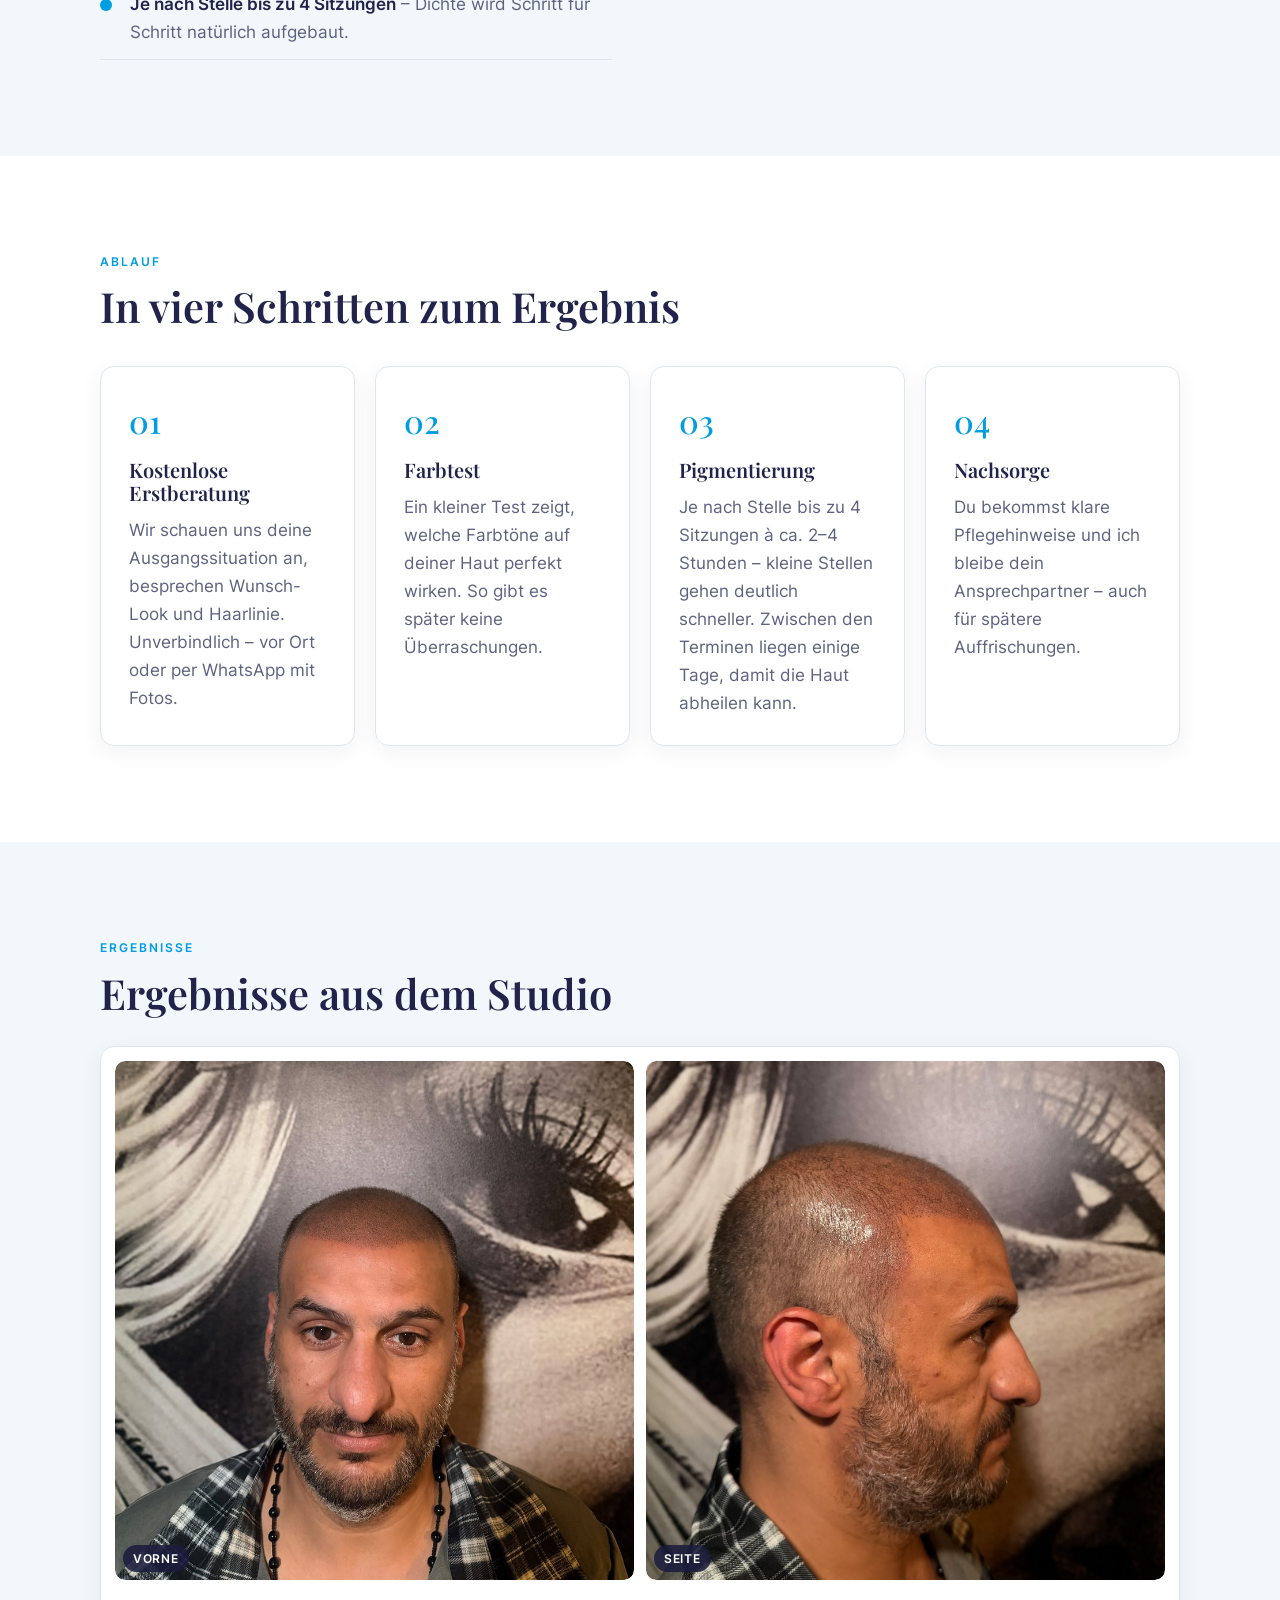
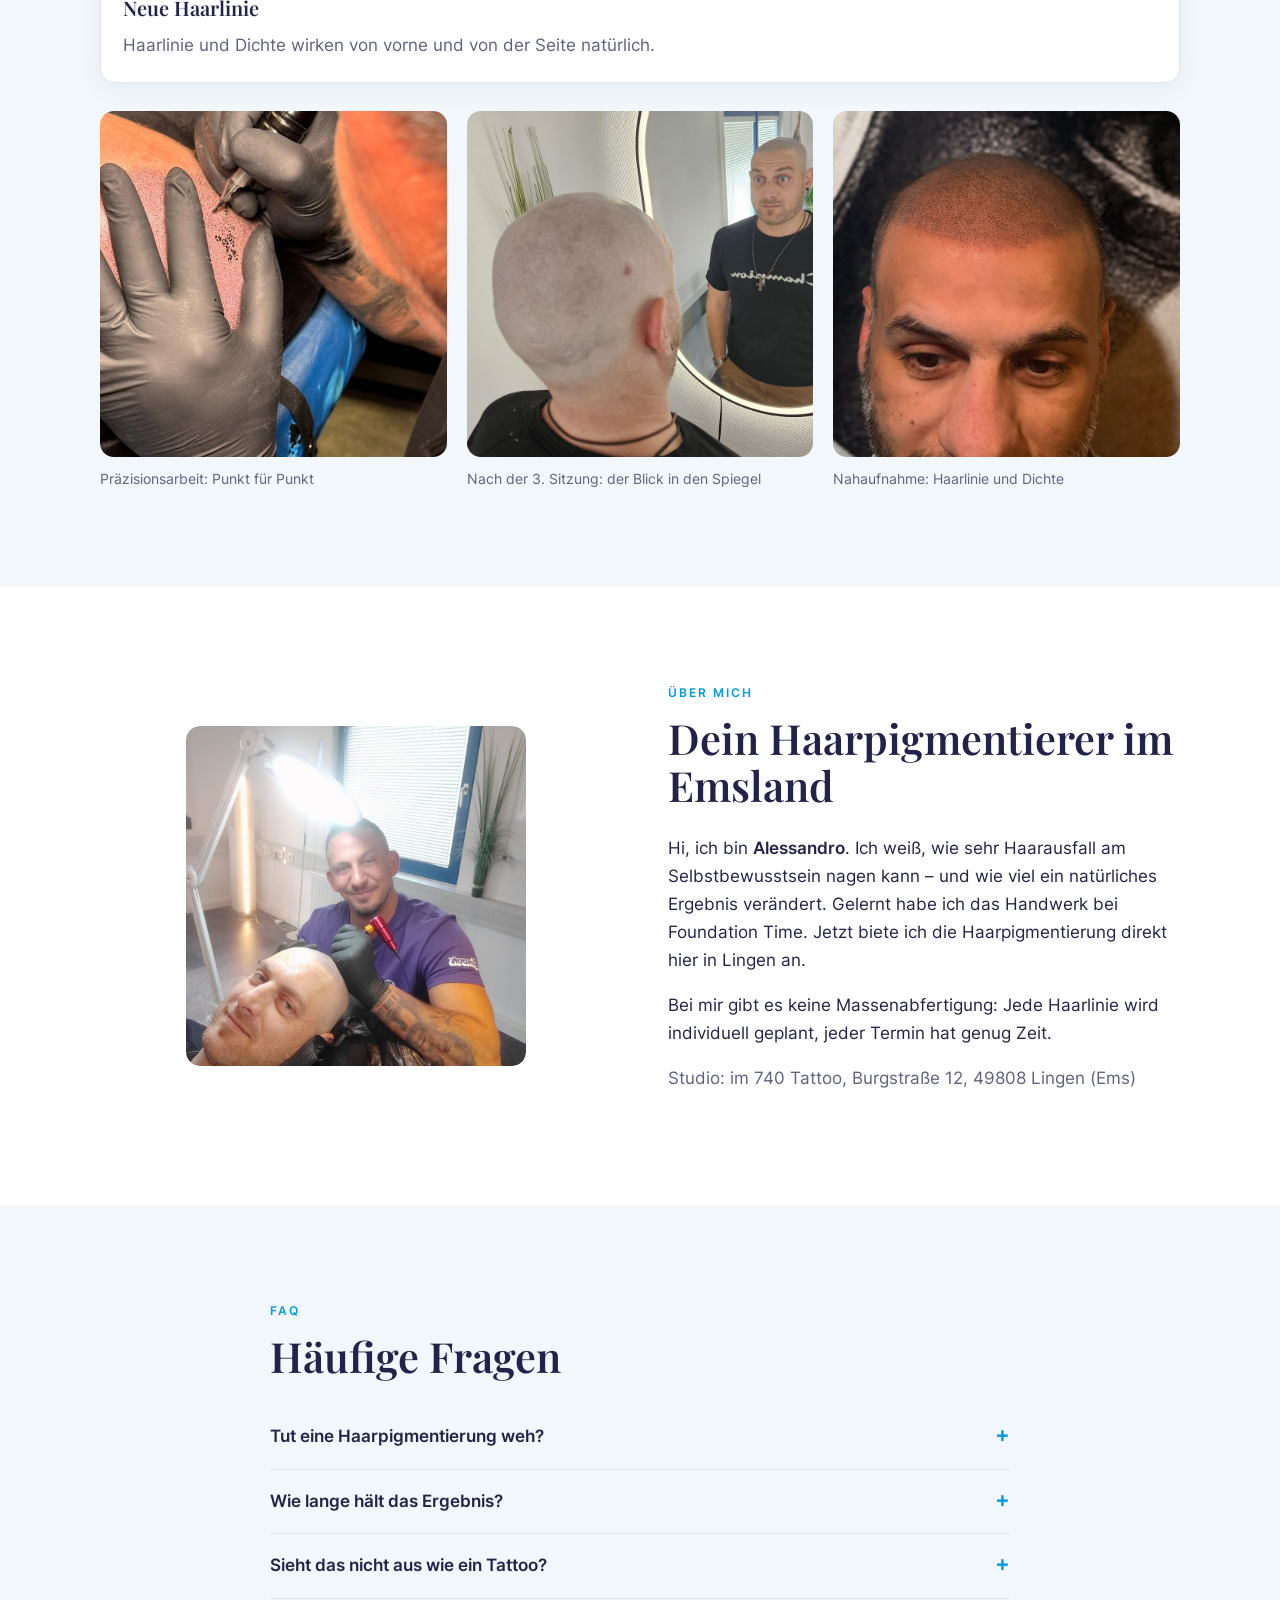
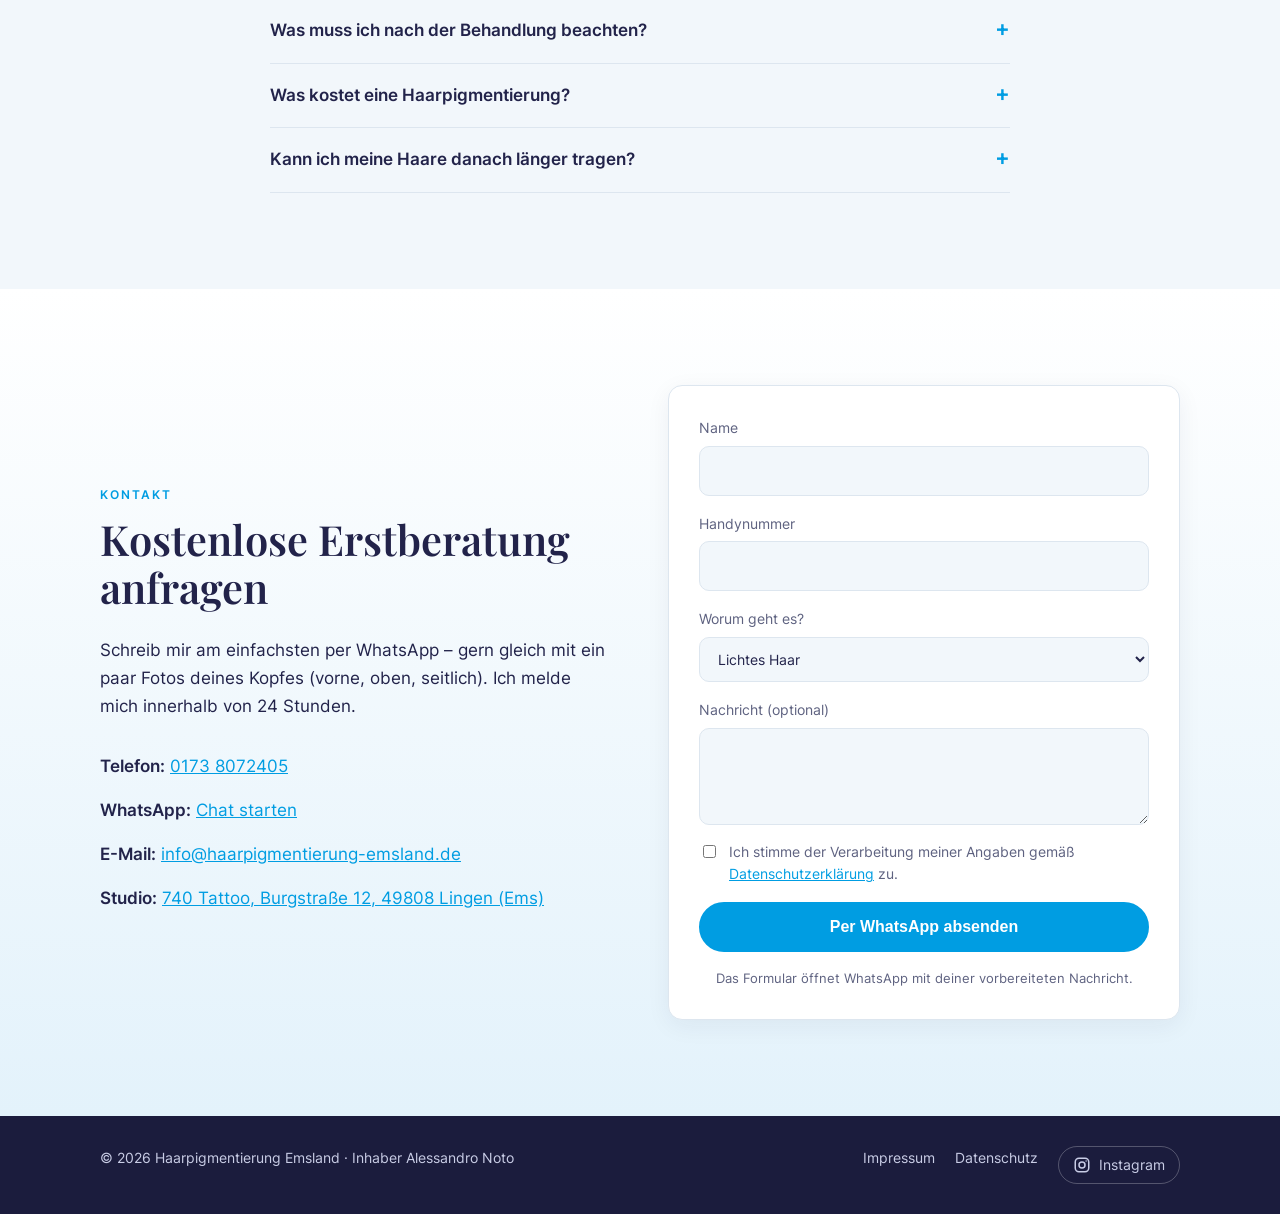
==== commit 3fbd657d: "Titeltext: Alternative zur Haartransplantation; Abstand Logo/Menü Co-Authored-By: Claude Opus 5.5 <n" ====
--- a/index.html
+++ b/index.html
@@ -53,7 +53,7 @@
       <div class="hero-inner">
         <p class="eyebrow anim" data-i18n="hero_eyebrow">Haarpigmentierung im Emsland</p>
         <h1 class="anim" data-i18n="hero_title">Volleres Haar.<br>Natürlich. Ohne OP.</h1>
-        <p class="lead anim" data-i18n="hero_lead">Dunkle Fläche kann jeder – echte Haarstruktur zu simulieren ist Handwerk. Ich pigmentiere feinste Haarpunkte in mehreren Farbtönen, damit Haarlinie und Dichte so aussehen, als wären sie nie weg gewesen.</p>
+        <p class="lead anim" data-i18n="hero_lead">Die <strong>Alternative zur Haartransplantation</strong>: keine Operation, keine Schmerzen wie nach einer OP, keine monatelange Wartezeit – und deutlich günstiger. Ich pigmentiere feinste Haarpunkte in mehreren Farbtönen, damit Haarlinie und Dichte so aussehen, als wären sie nie weg gewesen. Sofort sichtbar, direkt gesellschaftsfähig.</p>
         <div class="hero-cta anim">
           <a href="#kontakt" class="btn" data-i18n="hero_cta1">➔ Kostenlose Beratung anfragen</a>
           <a href="https://wa.me/491738072405" class="btn btn-ghost" target="_blank" rel="noopener" data-i18n="hero_cta2">Per WhatsApp anfragen</a>
--- a/assets/styles.css
+++ b/assets/styles.css
@@ -415,3 +415,5 @@
 .vs-tag { display: none; }
 .nav-links a { white-space: nowrap; }
 @media (max-width: 1240px) { .nav-links { gap: 14px; } .nav-links a:not(.btn) { font-size: .88rem; } .nav-right { gap: 14px; } }
+.hero .lead strong { color: #fff; }
+.nav { gap: 24px; } @media (max-width: 1240px) and (min-width: 861px) { .logo img { height: 34px; } }
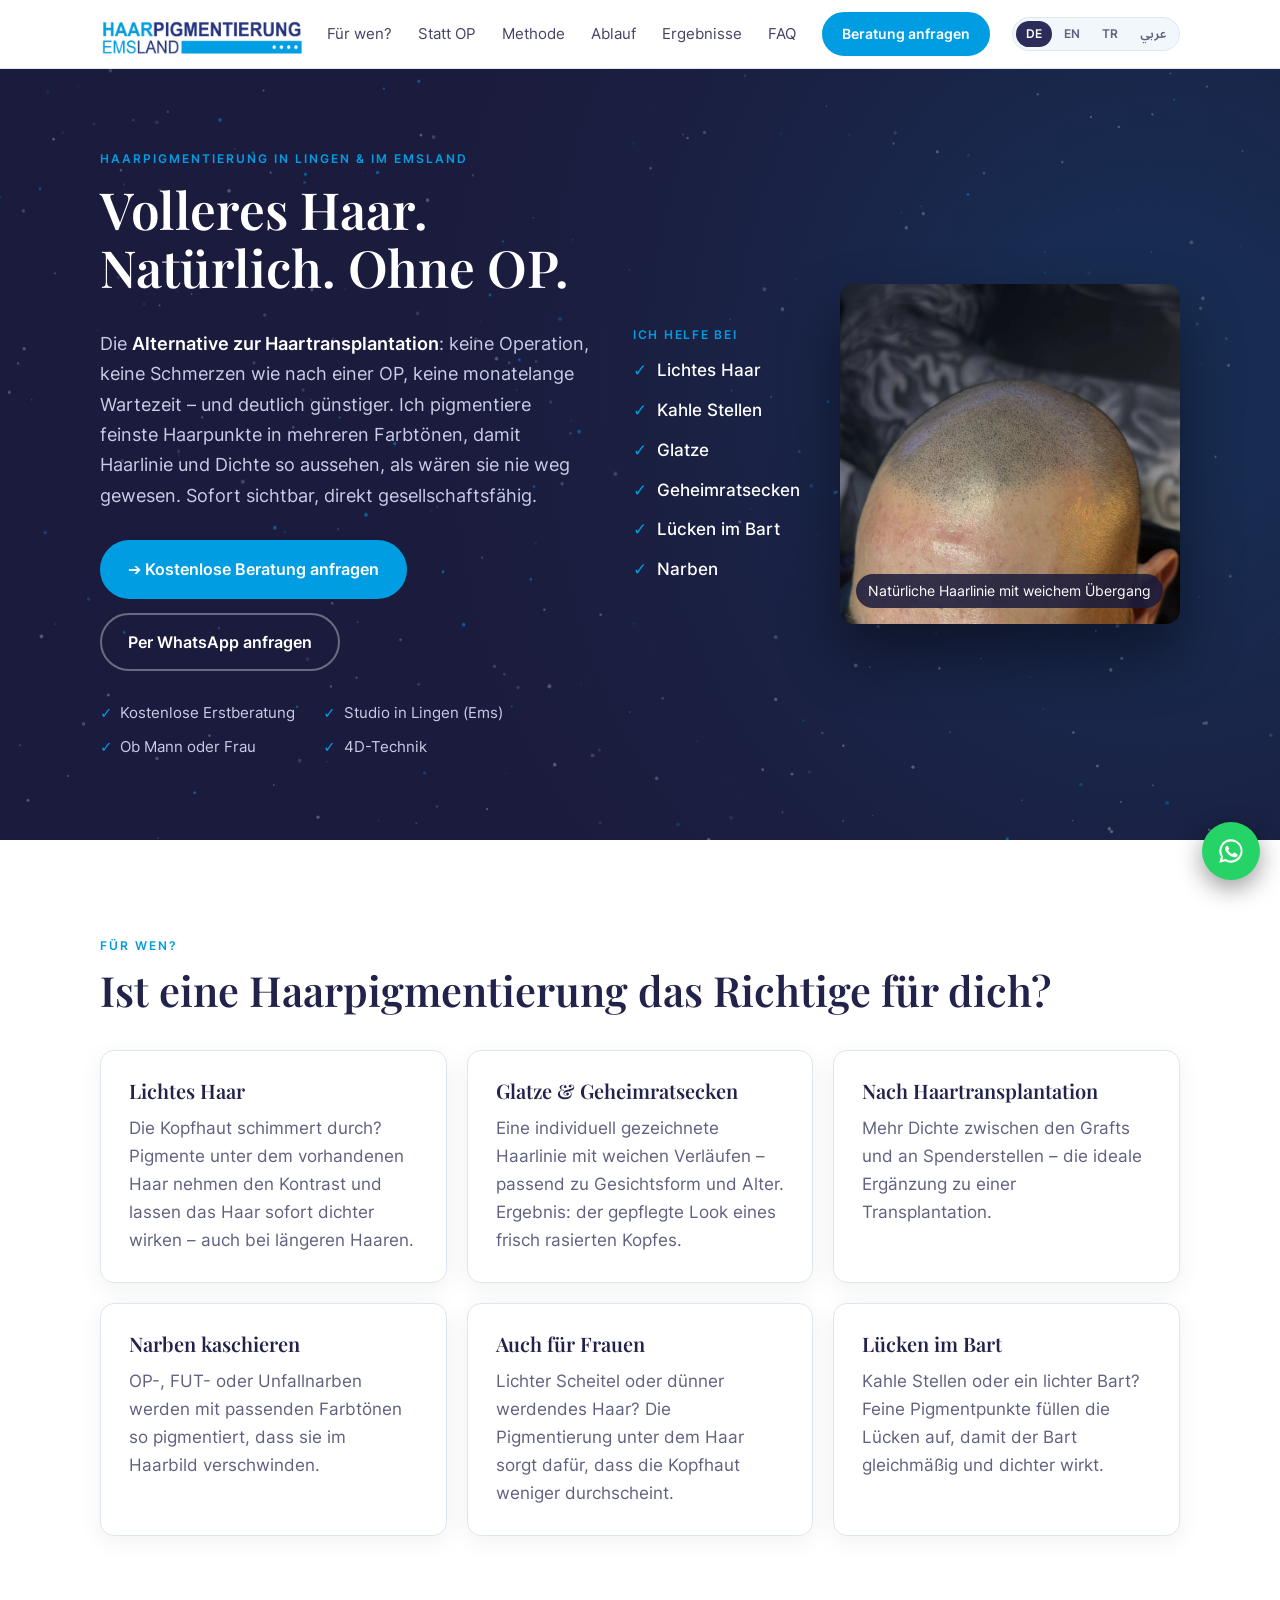
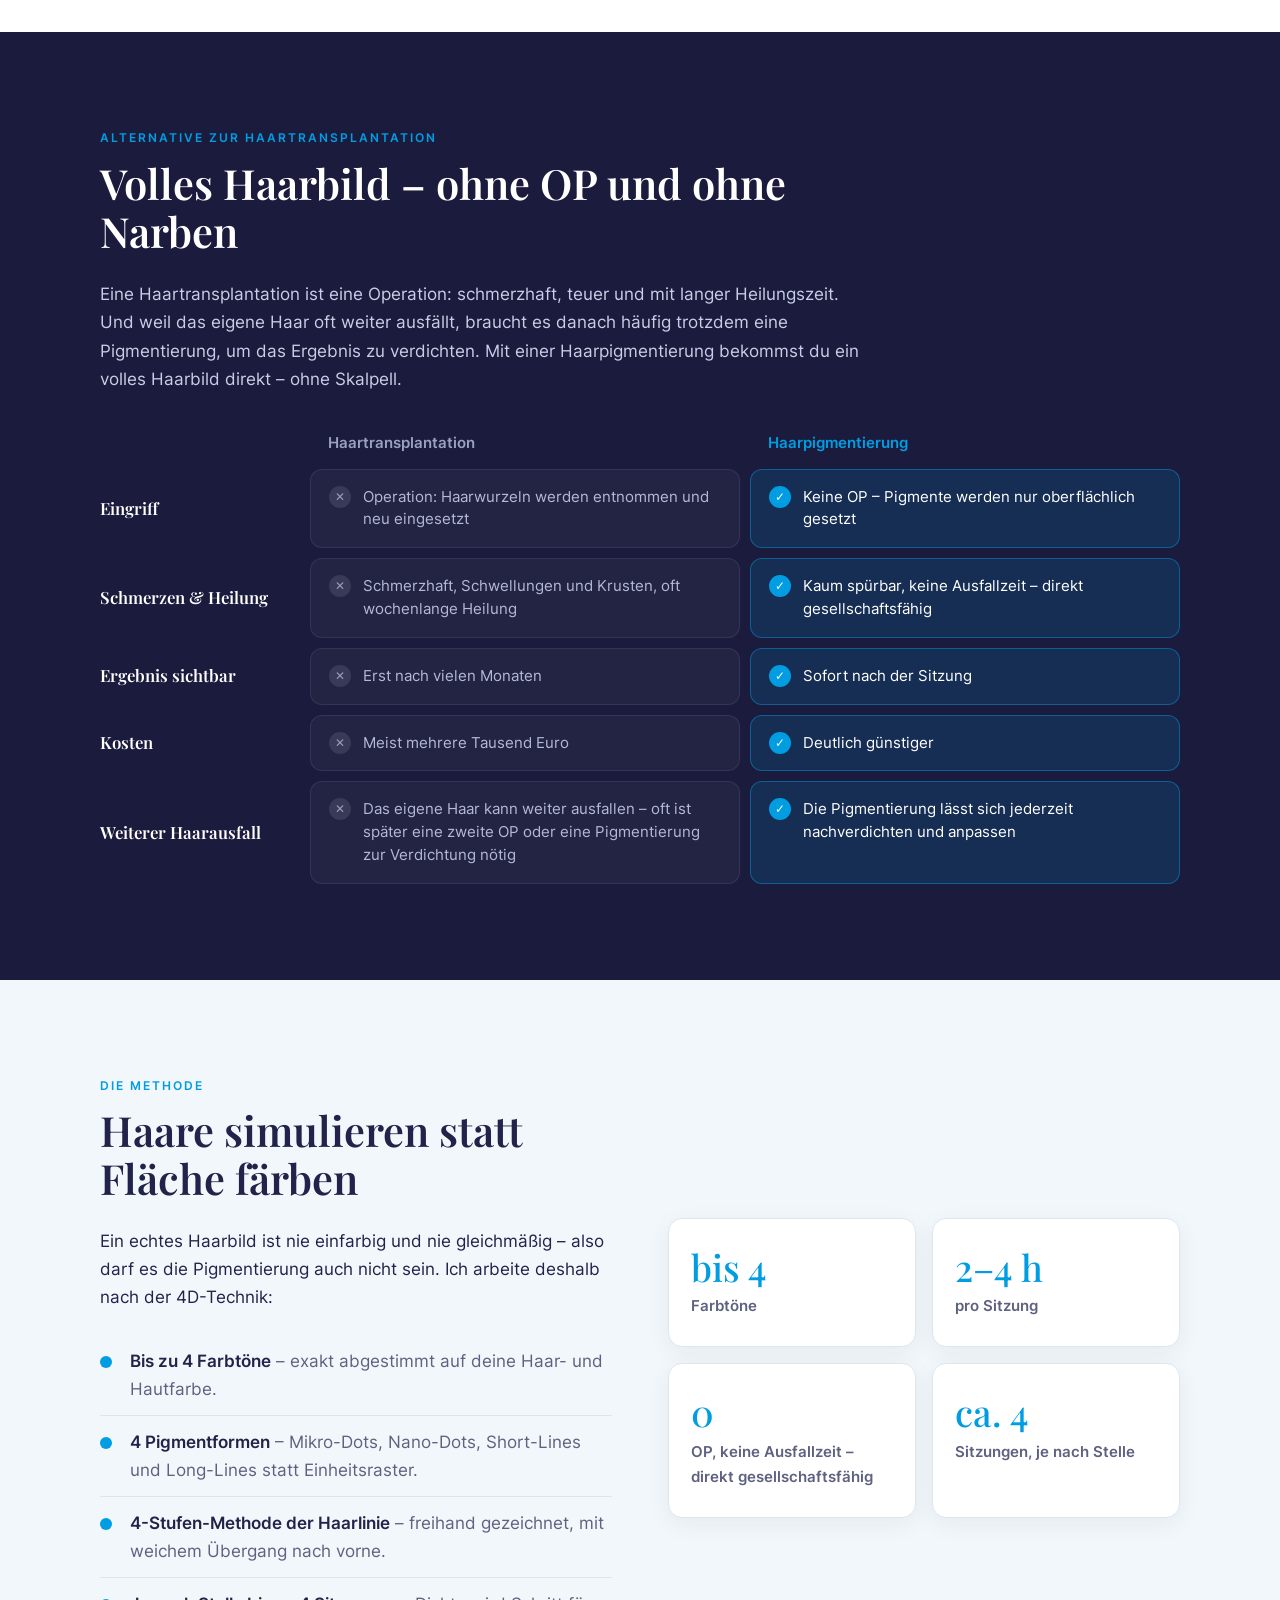
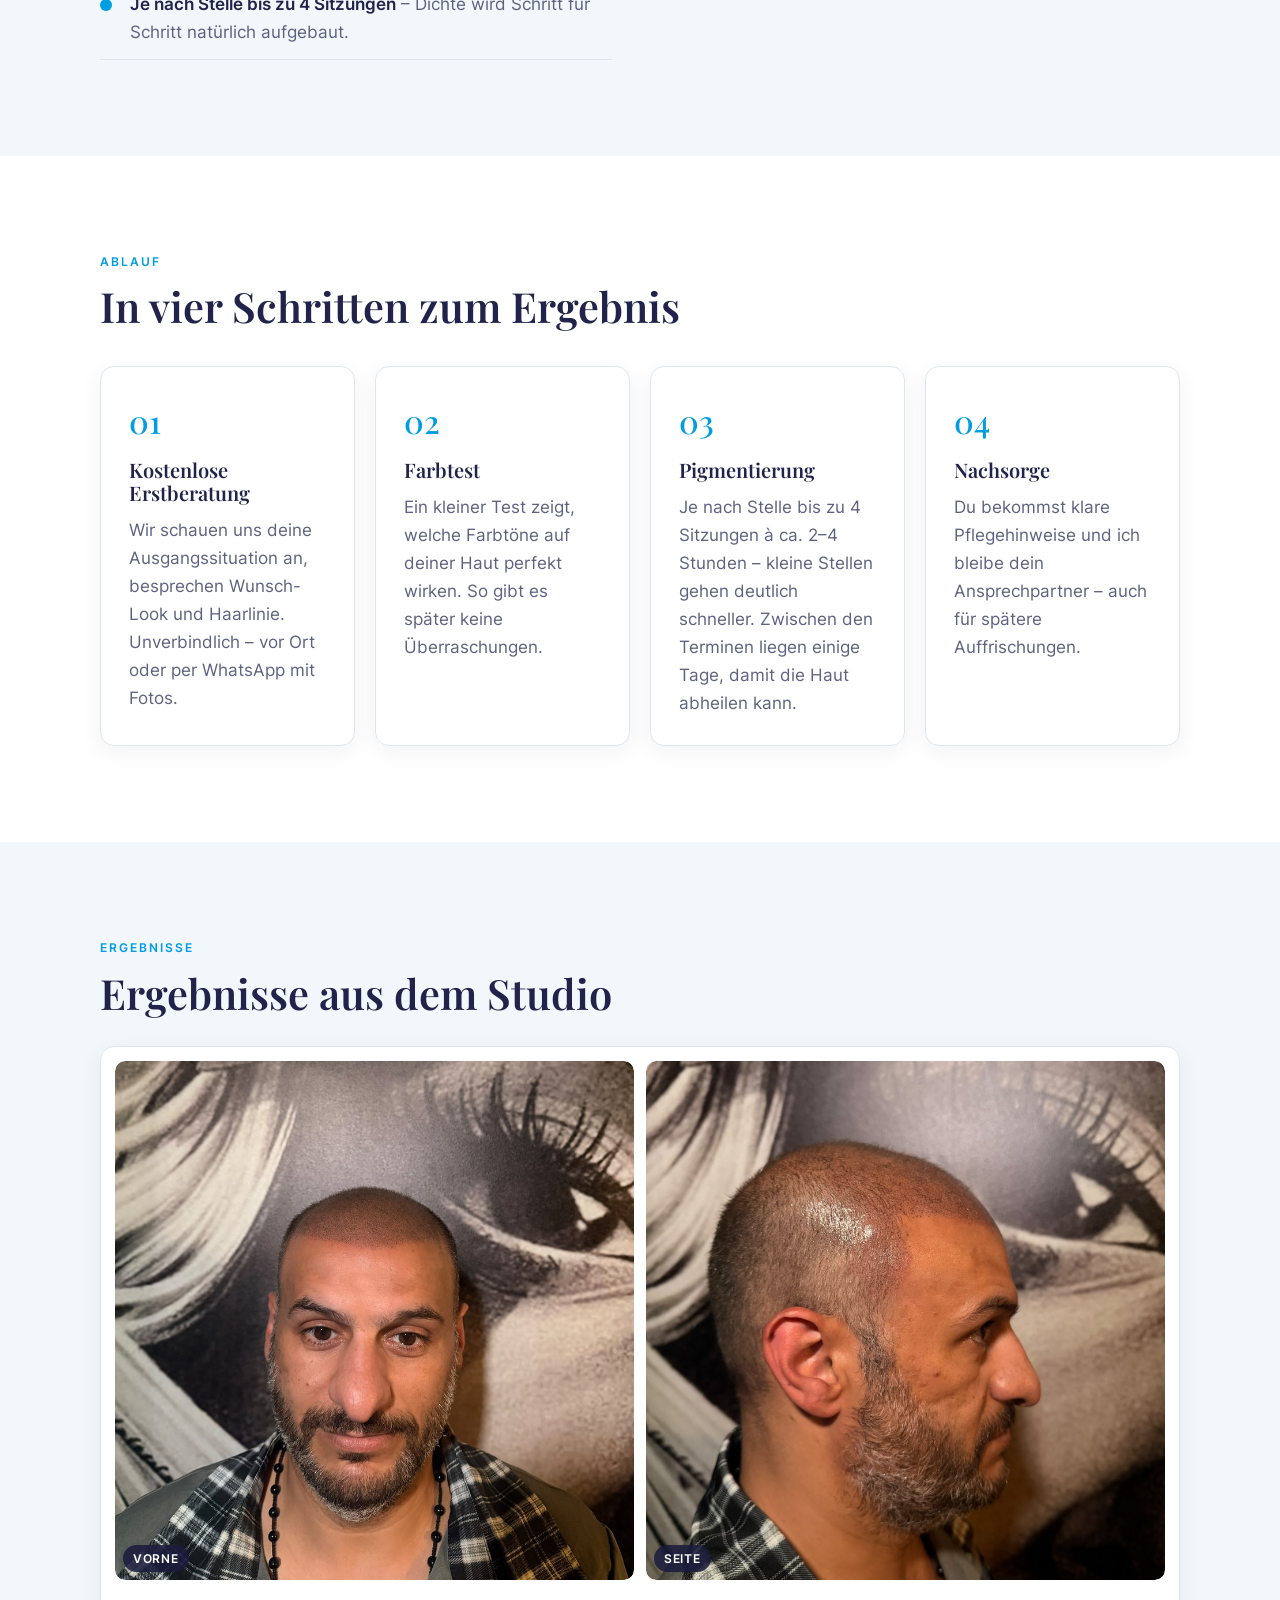
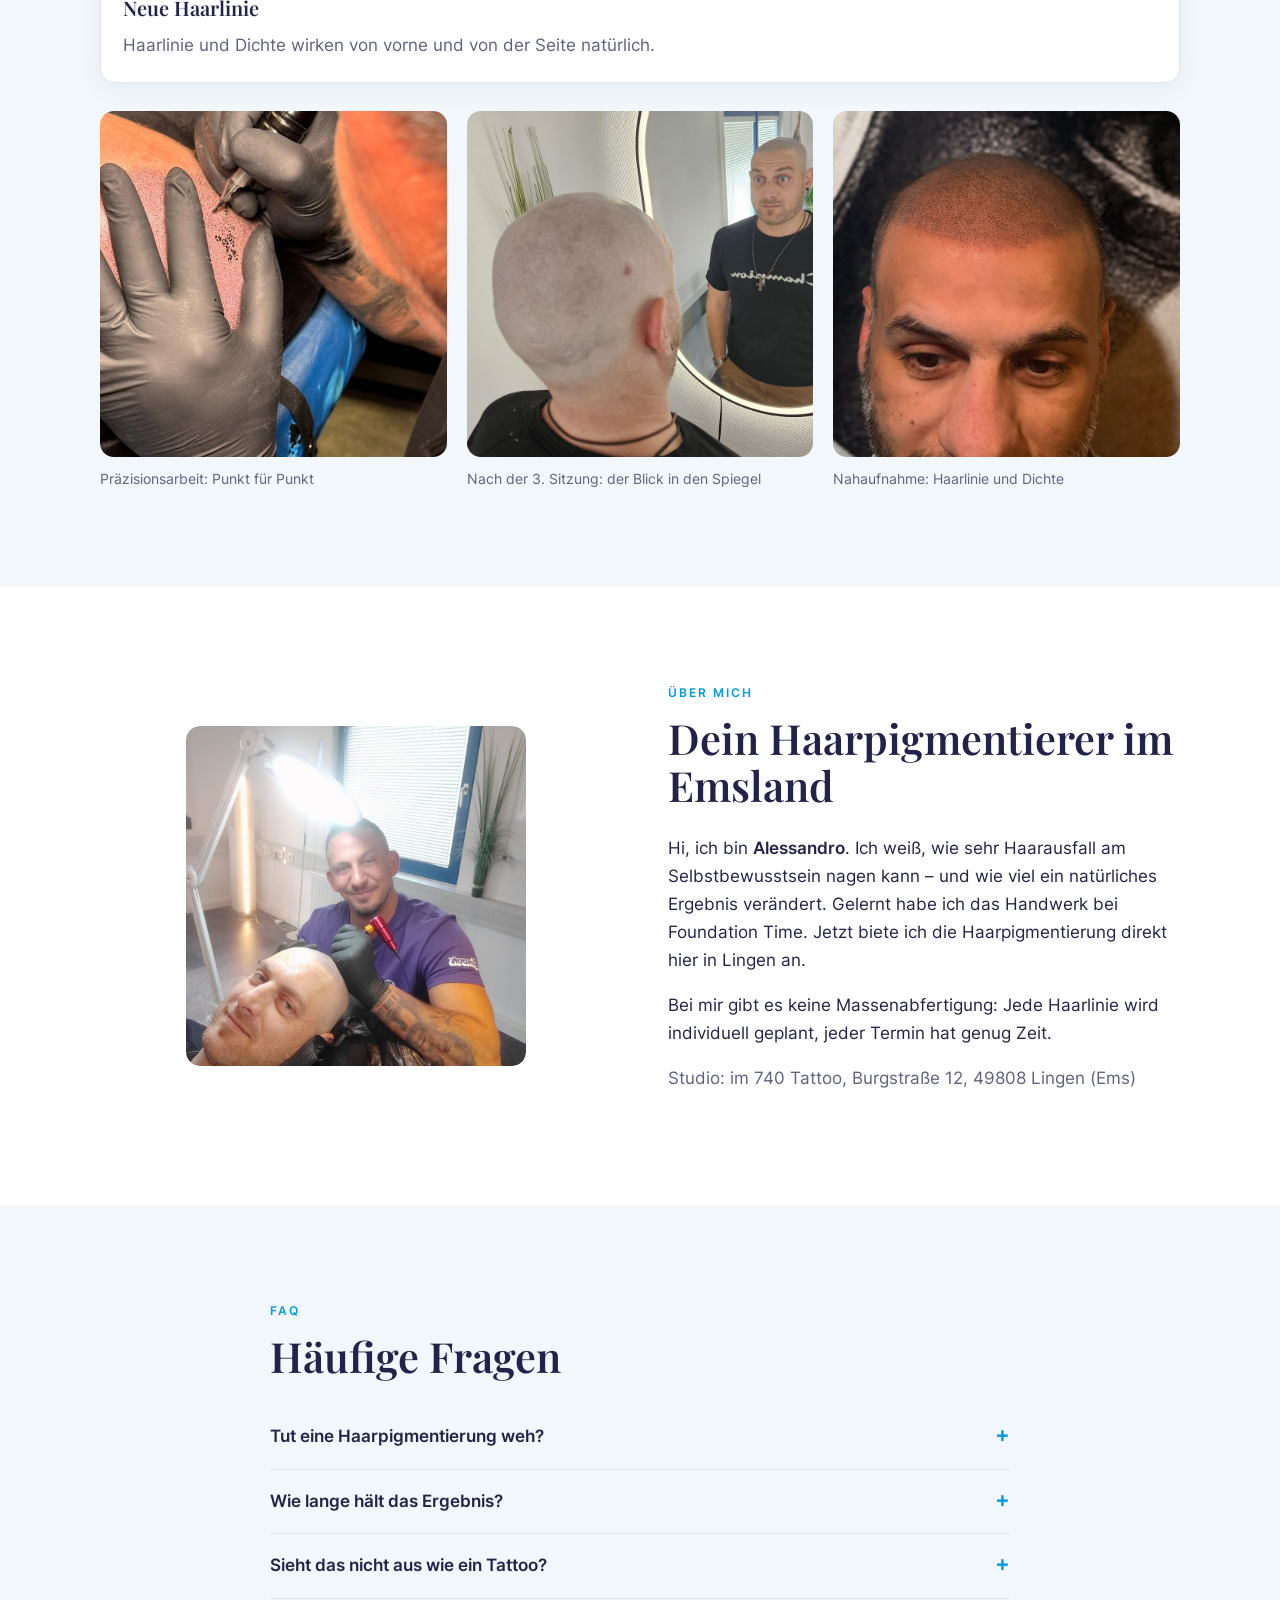
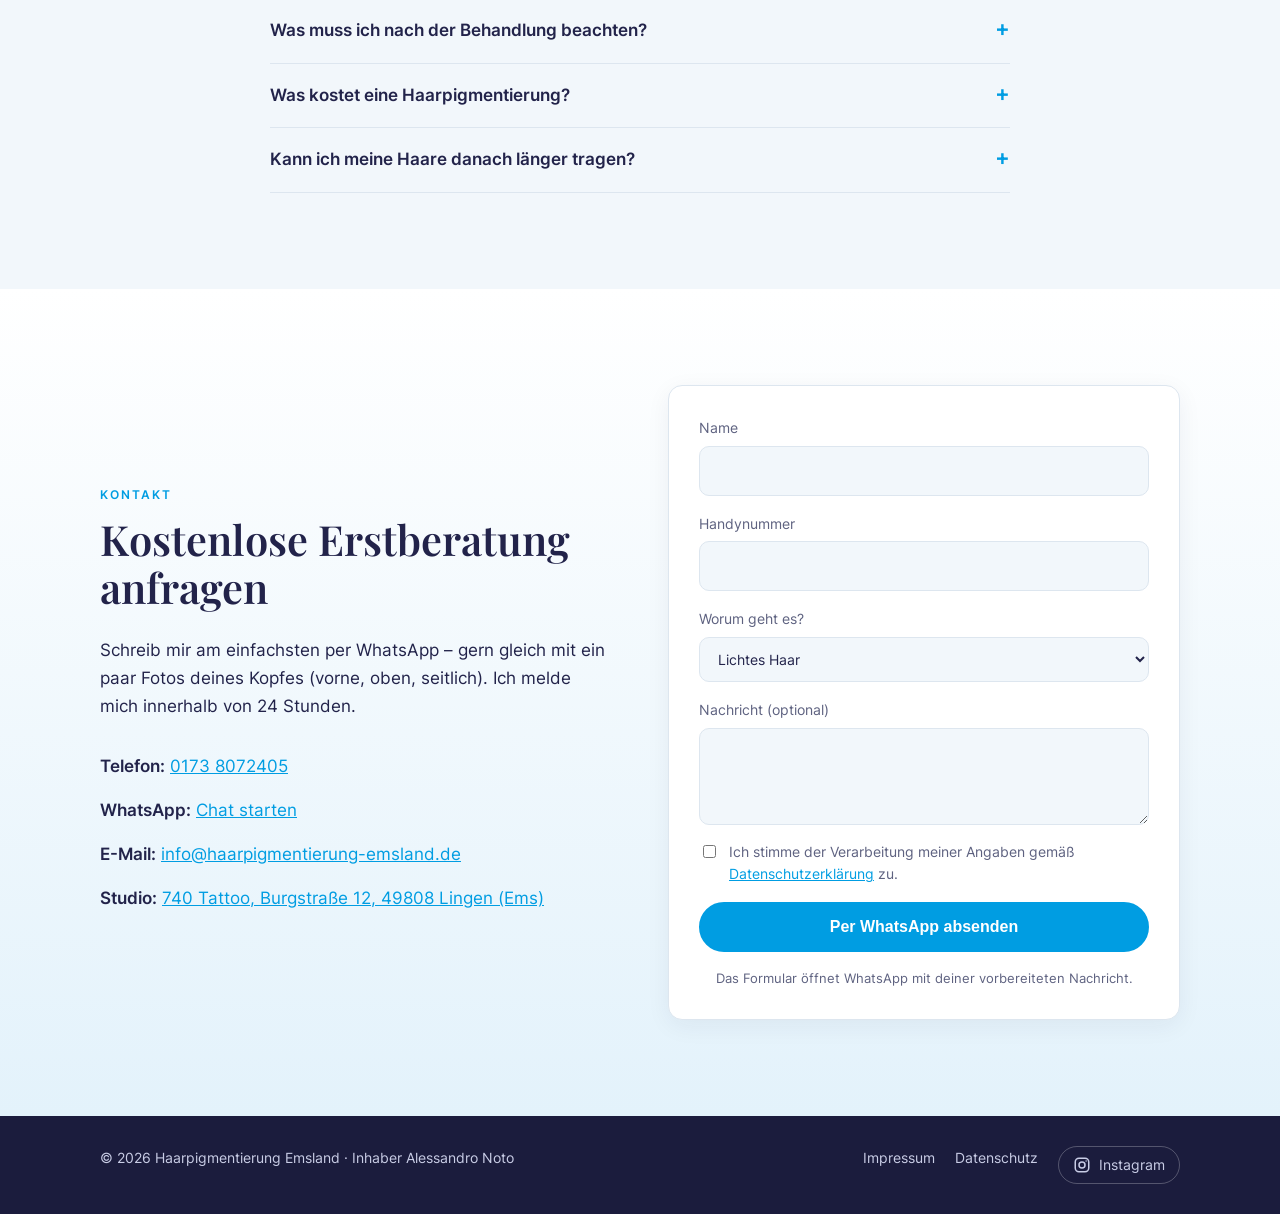
==== commit feb31487: "SEO: Titel/Beschreibung mit Lingen & Haartransplantation, strukturierte Daten (Unternehmen + FAQ), S" ====
--- a/index.html
+++ b/index.html
@@ -3,17 +3,23 @@
 <head>
   <meta charset="utf-8">
   <meta name="viewport" content="width=device-width, initial-scale=1">
-  <title>Haarpigmentierung Emsland – Natürlich volleres Haar ohne OP</title>
-  <meta name="description" content="Haarpigmentierung in Lingen: natürliche Haarlinie, mehr Dichte bei lichtem Haar, Lücken im Bart auffüllen, Narben kaschieren. Kostenlose Erstberatung – jetzt per WhatsApp anfragen.">
-  <meta property="og:title" content="Haarpigmentierung Emsland">
-  <meta property="og:description" content="Natürlich wirkendes, volleres Haar – ohne OP. Kostenlose Erstberatung.">
+  <title>Haarpigmentierung Lingen &amp; Emsland – Alternative zur Haartransplantation</title>
+  <meta name="description" content="Haarpigmentierung in Lingen (Ems) – die Alternative zur Haartransplantation: ohne OP, sofort sichtbar. Bei Glatze, lichtem Haar, Geheimratsecken, Narben und Lücken im Bart. Kostenlose Erstberatung.">
+  <meta property="og:title" content="Haarpigmentierung Emsland – Lingen (Ems)">
+  <meta property="og:description" content="Die Alternative zur Haartransplantation: volleres Haarbild ohne OP. Studio in Lingen, kostenlose Erstberatung.">
+  <meta property="og:locale" content="de_DE">
+  <meta property="og:site_name" content="Haarpigmentierung Emsland">
   <meta property="og:type" content="website">
   <meta property="og:url" content="https://haarpigmentierung-emsland.de/">
   <link rel="canonical" href="https://haarpigmentierung-emsland.de/">
-  <meta property="og:image" content="https://haarpigmentierung-emsland.de/assets/img/logo-instagram.jpg">
+  <meta property="og:image" content="https://haarpigmentierung-emsland.de/assets/img/ergebnis-4-sitzung.jpg">
+  <meta name="geo.region" content="DE-NI">
+  <meta name="geo.placename" content="Lingen (Ems)">
   <meta name="theme-color" content="#2b2c5a">
   <link rel="icon" href="assets/img/logo-instagram.jpg">
   <link rel="stylesheet" href="assets/styles.css">
+  <script type="application/ld+json">{"@context": "https://schema.org", "@type": "HealthAndBeautyBusiness", "name": "Haarpigmentierung Emsland", "alternateName": "Haarpigmentierung Lingen", "description": "Haarpigmentierung (Scalp Micropigmentation) in Lingen (Ems) – Alternative zur Haartransplantation bei Glatze, lichtem Haar, Geheimratsecken, Narben und Lücken im Bart.", "url": "https://haarpigmentierung-emsland.de/", "telephone": "+49 173 8072405", "email": "info@haarpigmentierung-emsland.de", "image": "https://haarpigmentierung-emsland.de/assets/img/ergebnis-4-sitzung.jpg", "logo": "https://haarpigmentierung-emsland.de/assets/img/logo.png", "founder": {"@type": "Person", "name": "Alessandro Noto"}, "address": {"@type": "PostalAddress", "streetAddress": "Burgstraße 12", "postalCode": "49808", "addressLocality": "Lingen (Ems)", "addressRegion": "Niedersachsen", "addressCountry": "DE"}, "areaServed": [{"@type": "City", "name": "Lingen (Ems)"}, {"@type": "AdministrativeArea", "name": "Landkreis Emsland"}], "sameAs": ["https://www.instagram.com/haarpigmentierung_emsland/"], "knowsLanguage": ["de", "en", "tr", "ar"]}</script>
+  <script type="application/ld+json">{"@context": "https://schema.org", "@type": "FAQPage", "mainEntity": [{"@type": "Question", "name": "Tut eine Haarpigmentierung weh?", "acceptedAnswer": {"@type": "Answer", "text": "Viele Kunden spüren kaum etwas – manche empfinden es sogar als angenehm, fast wie eine Massage. Je nach Stelle spürt man es etwas mehr oder weniger."}}, {"@type": "Question", "name": "Wie lange hält das Ergebnis?", "acceptedAnswer": {"@type": "Answer", "text": "Die Pigmente sitzen sehr oberflächlich und hellen über die Jahre langsam auf. Je nach Hauttyp und Sonneneinwirkung ist nach einigen Jahren (ca. 5) eine kurze Auffrischung sinnvoll."}}, {"@type": "Question", "name": "Sieht das nicht aus wie ein Tattoo?", "acceptedAnswer": {"@type": "Answer", "text": "Nein. Statt Flächen werden feinste Punkte in mehreren Farbtönen und Formen gesetzt, die echte Haarstoppeln nachbilden. Kein Verlaufen und kein Blaustich, weil ich andere Pigmente verwende als beim Tätowieren: vegane, farbechte Pigmente, die der Körper über die Jahre langsam abbaut. Deshalb behalten sie ihren echten Farbton."}}, {"@type": "Question", "name": "Was muss ich nach der Behandlung beachten?", "acceptedAnswer": {"@type": "Answer", "text": "Ein paar Tage kein Sport mit starkem Schwitzen, keine Sauna, kein Schwimmen und keine direkte Sonne. In den ersten Tagen solltest du die Kopfhaut eincremen und feucht halten."}}, {"@type": "Question", "name": "Was kostet eine Haarpigmentierung?", "acceptedAnswer": {"@type": "Answer", "text": "Die Kosten hängen vom Aufwand ab, also von der Fläche und dem gewünschten Ergebnis. Kleinere Stellen, zum Beispiel Lücken im Bart, sind entsprechend günstiger. Zur groben Orientierung: Eine kahle Stelle am Hinterkopf (Tonsur) liegt bei etwa 499 €, ein komplett kahler Oberkopf zwischen 1.500 und 2.000 €. Das sind aber nur Richtwerte – der Preis ist fast immer individuell, weil jeder Kopf anders ist. In der kostenlosen Erstberatung bekommst du ein festes Angebot – transparent und ohne versteckte Kosten."}}, {"@type": "Question", "name": "Kann ich meine Haare danach länger tragen?", "acceptedAnswer": {"@type": "Answer", "text": "Bei lichtem Haar ja – die Pigmentierung unter längerem Haar reduziert den Kontrast zur Kopfhaut. Bei Glatze sieht das Ergebnis am besten mit rasiertem oder sehr kurzem Haar aus."}}]}</script>
   <script>document.documentElement.classList.add('js');</script>
 </head>
 <body>
@@ -51,7 +57,7 @@
     <canvas class="hero-dots" aria-hidden="true"></canvas>
     <div class="container hero-grid">
       <div class="hero-inner">
-        <p class="eyebrow anim" data-i18n="hero_eyebrow">Haarpigmentierung im Emsland</p>
+        <p class="eyebrow anim" data-i18n="hero_eyebrow">Haarpigmentierung in Lingen &amp; im Emsland</p>
         <h1 class="anim" data-i18n="hero_title">Volleres Haar.<br>Natürlich. Ohne OP.</h1>
         <p class="lead anim" data-i18n="hero_lead">Die <strong>Alternative zur Haartransplantation</strong>: keine Operation, keine Schmerzen wie nach einer OP, keine monatelange Wartezeit – und deutlich günstiger. Ich pigmentiere feinste Haarpunkte in mehreren Farbtönen, damit Haarlinie und Dichte so aussehen, als wären sie nie weg gewesen. Sofort sichtbar, direkt gesellschaftsfähig.</p>
         <div class="hero-cta anim">
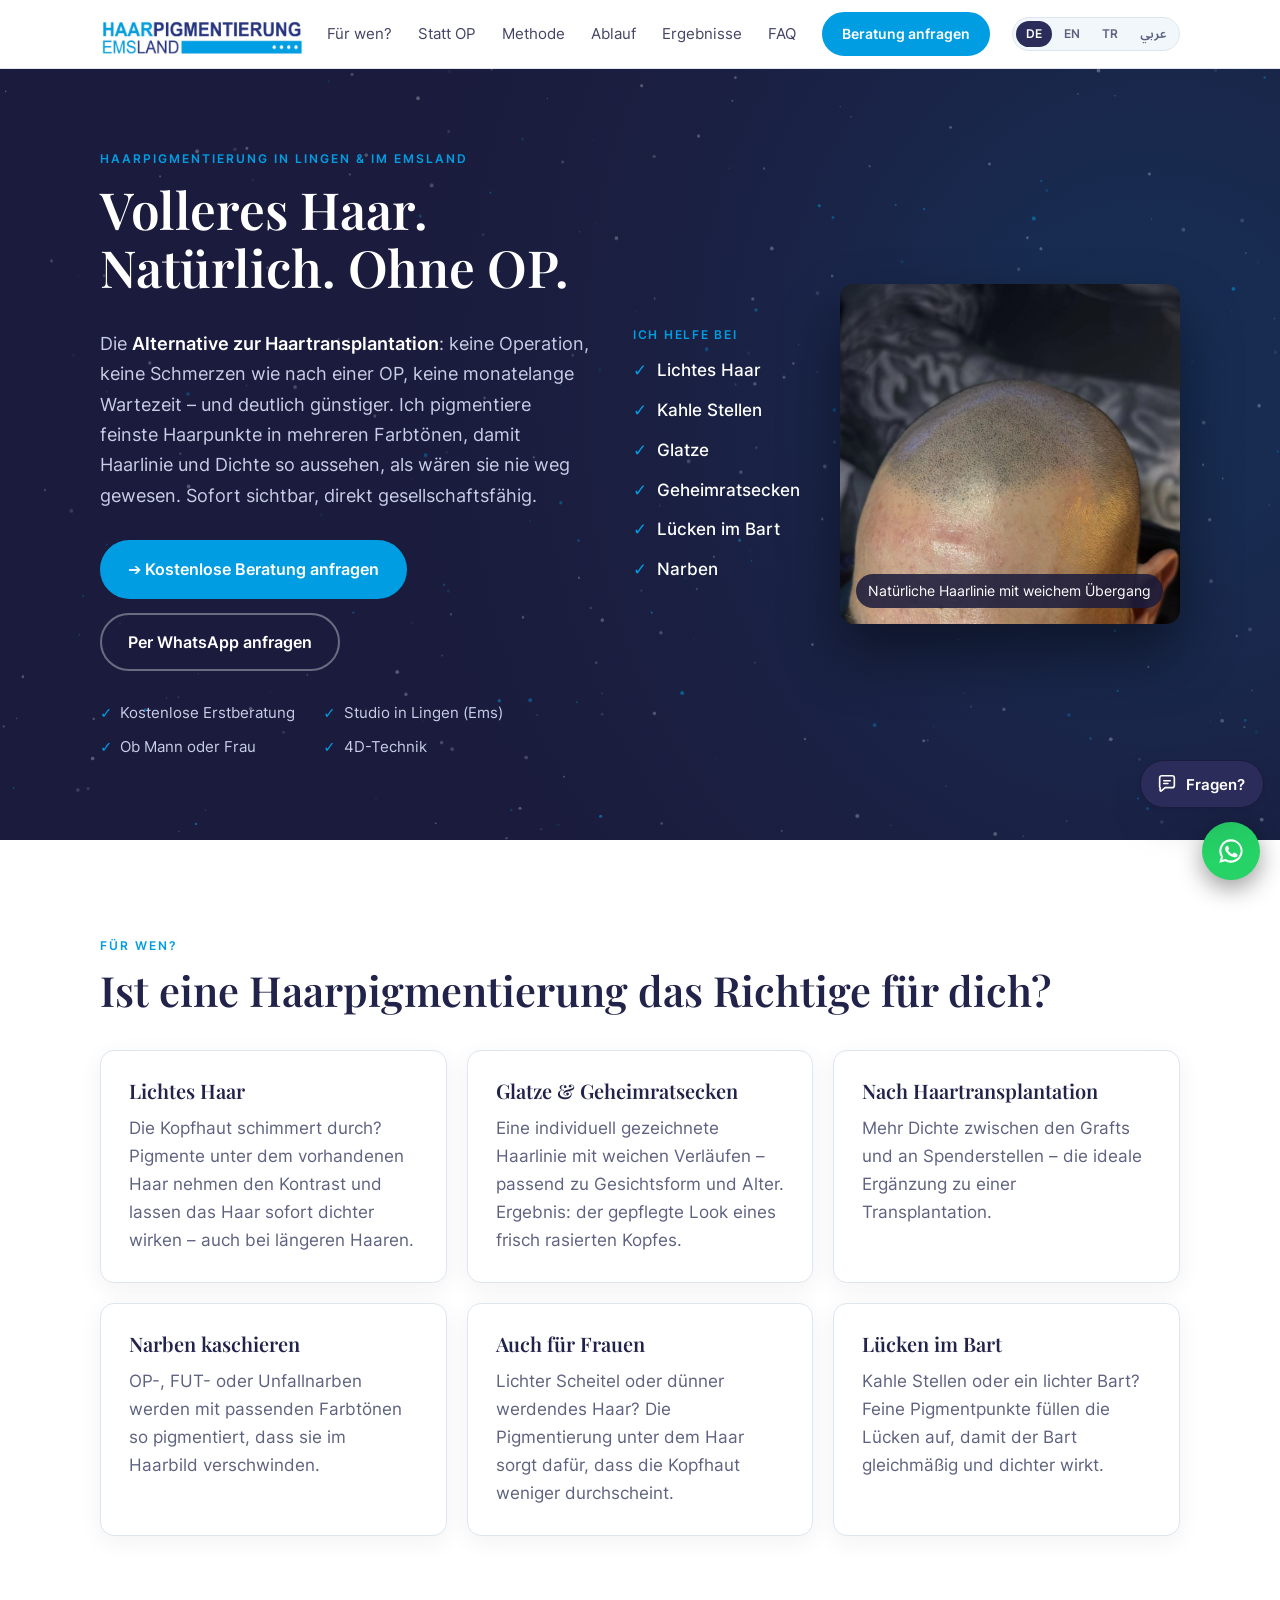
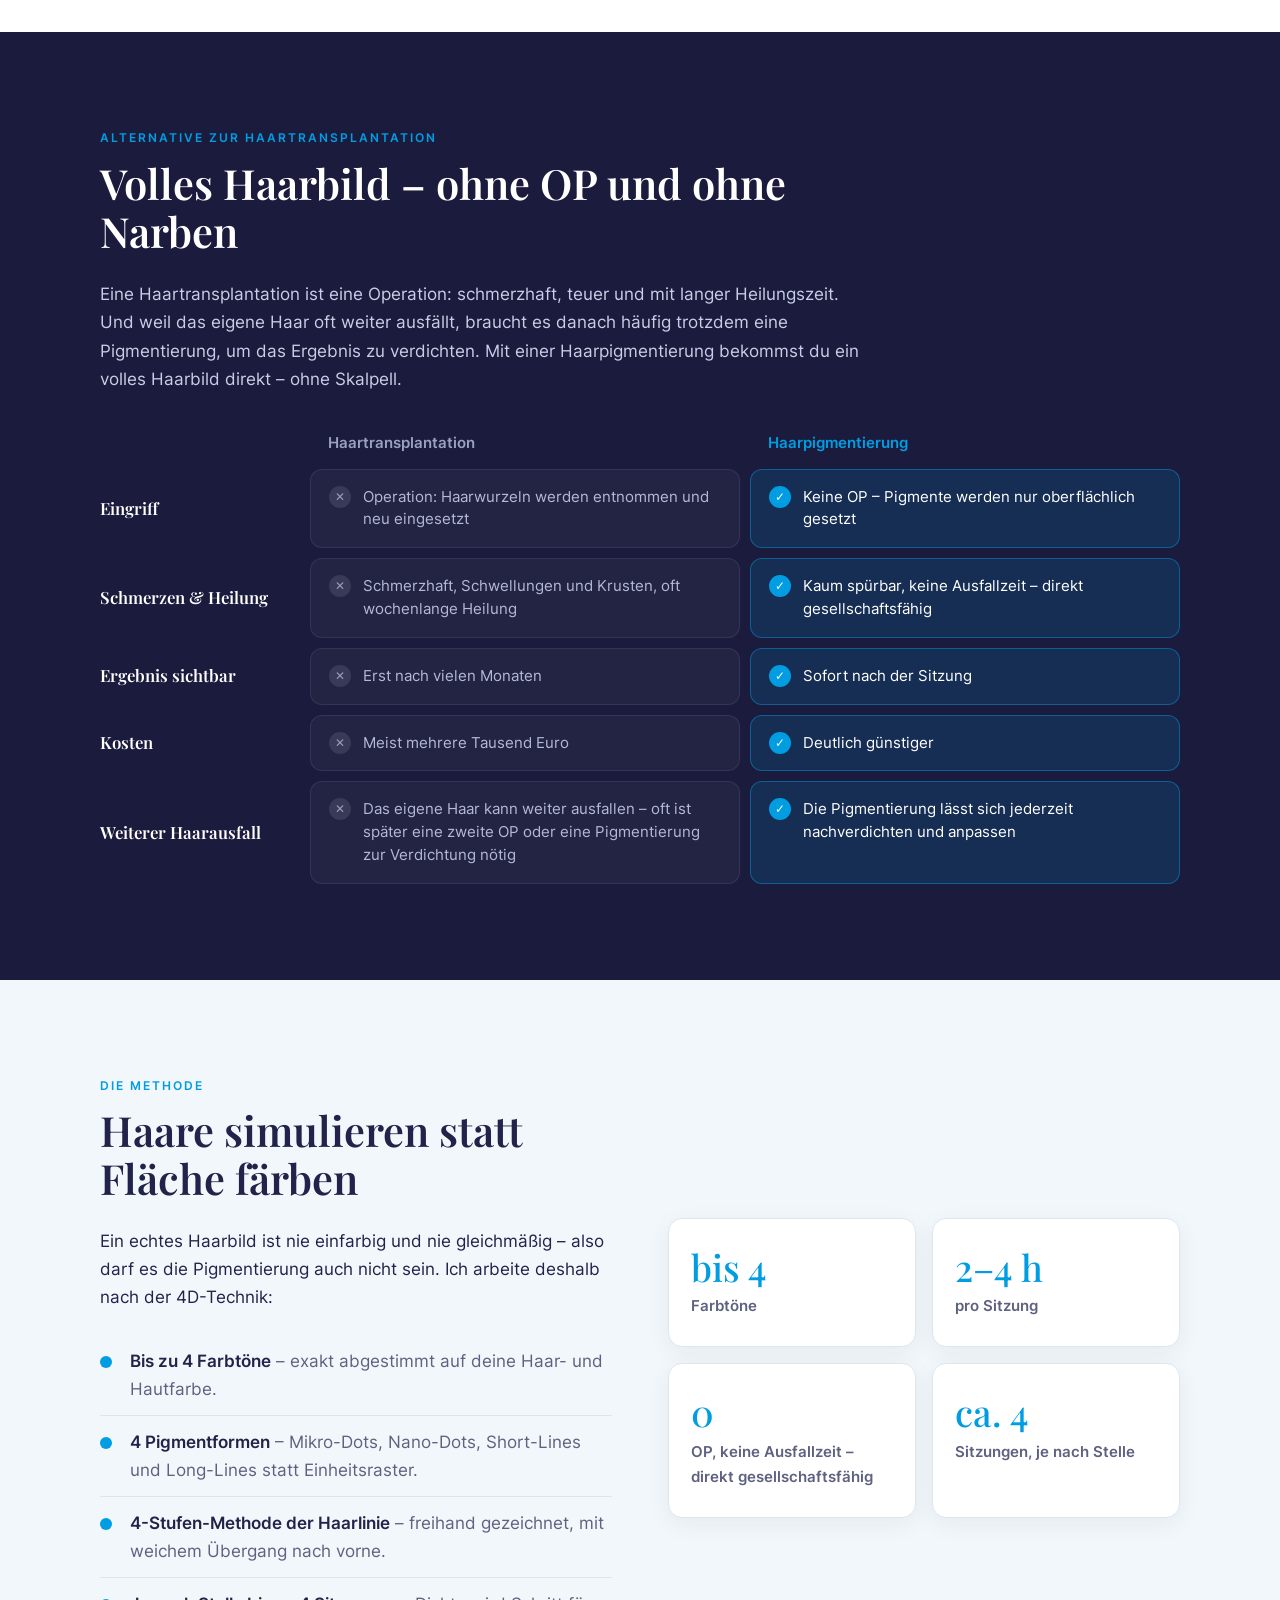
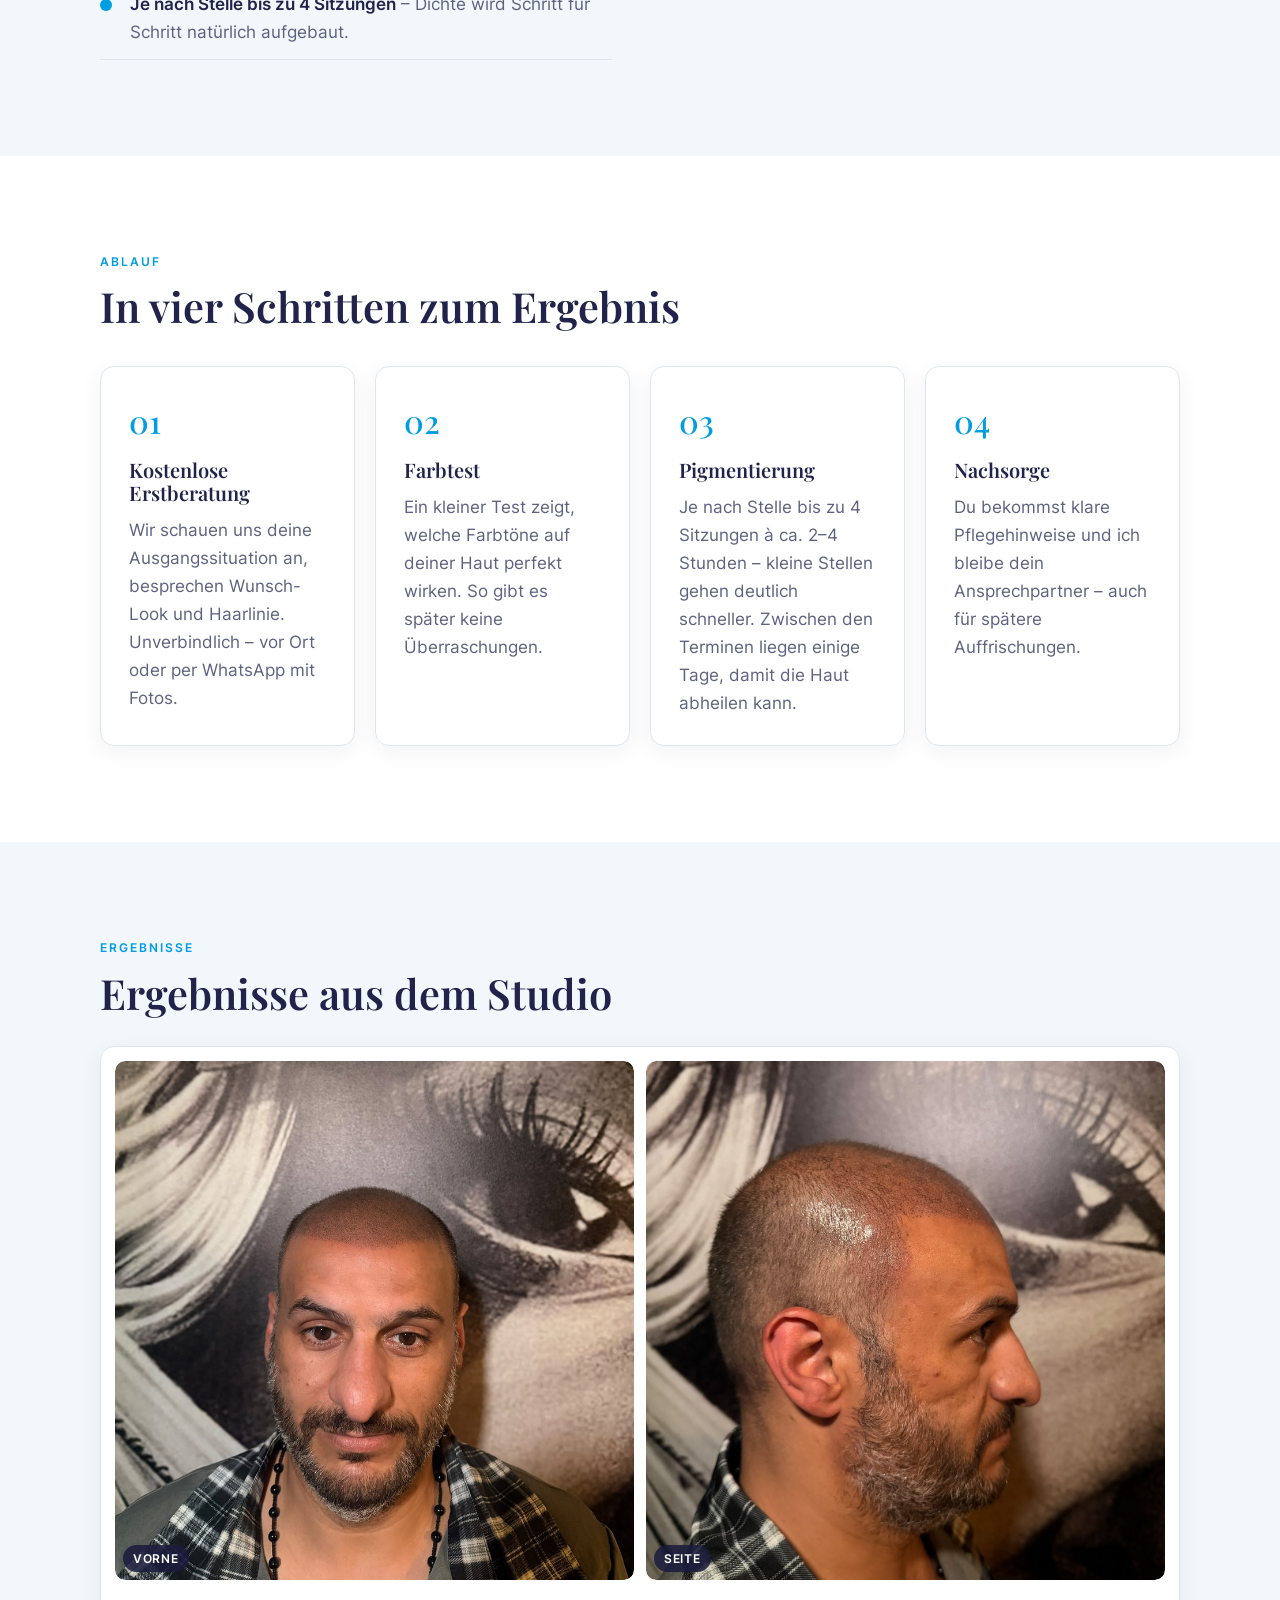
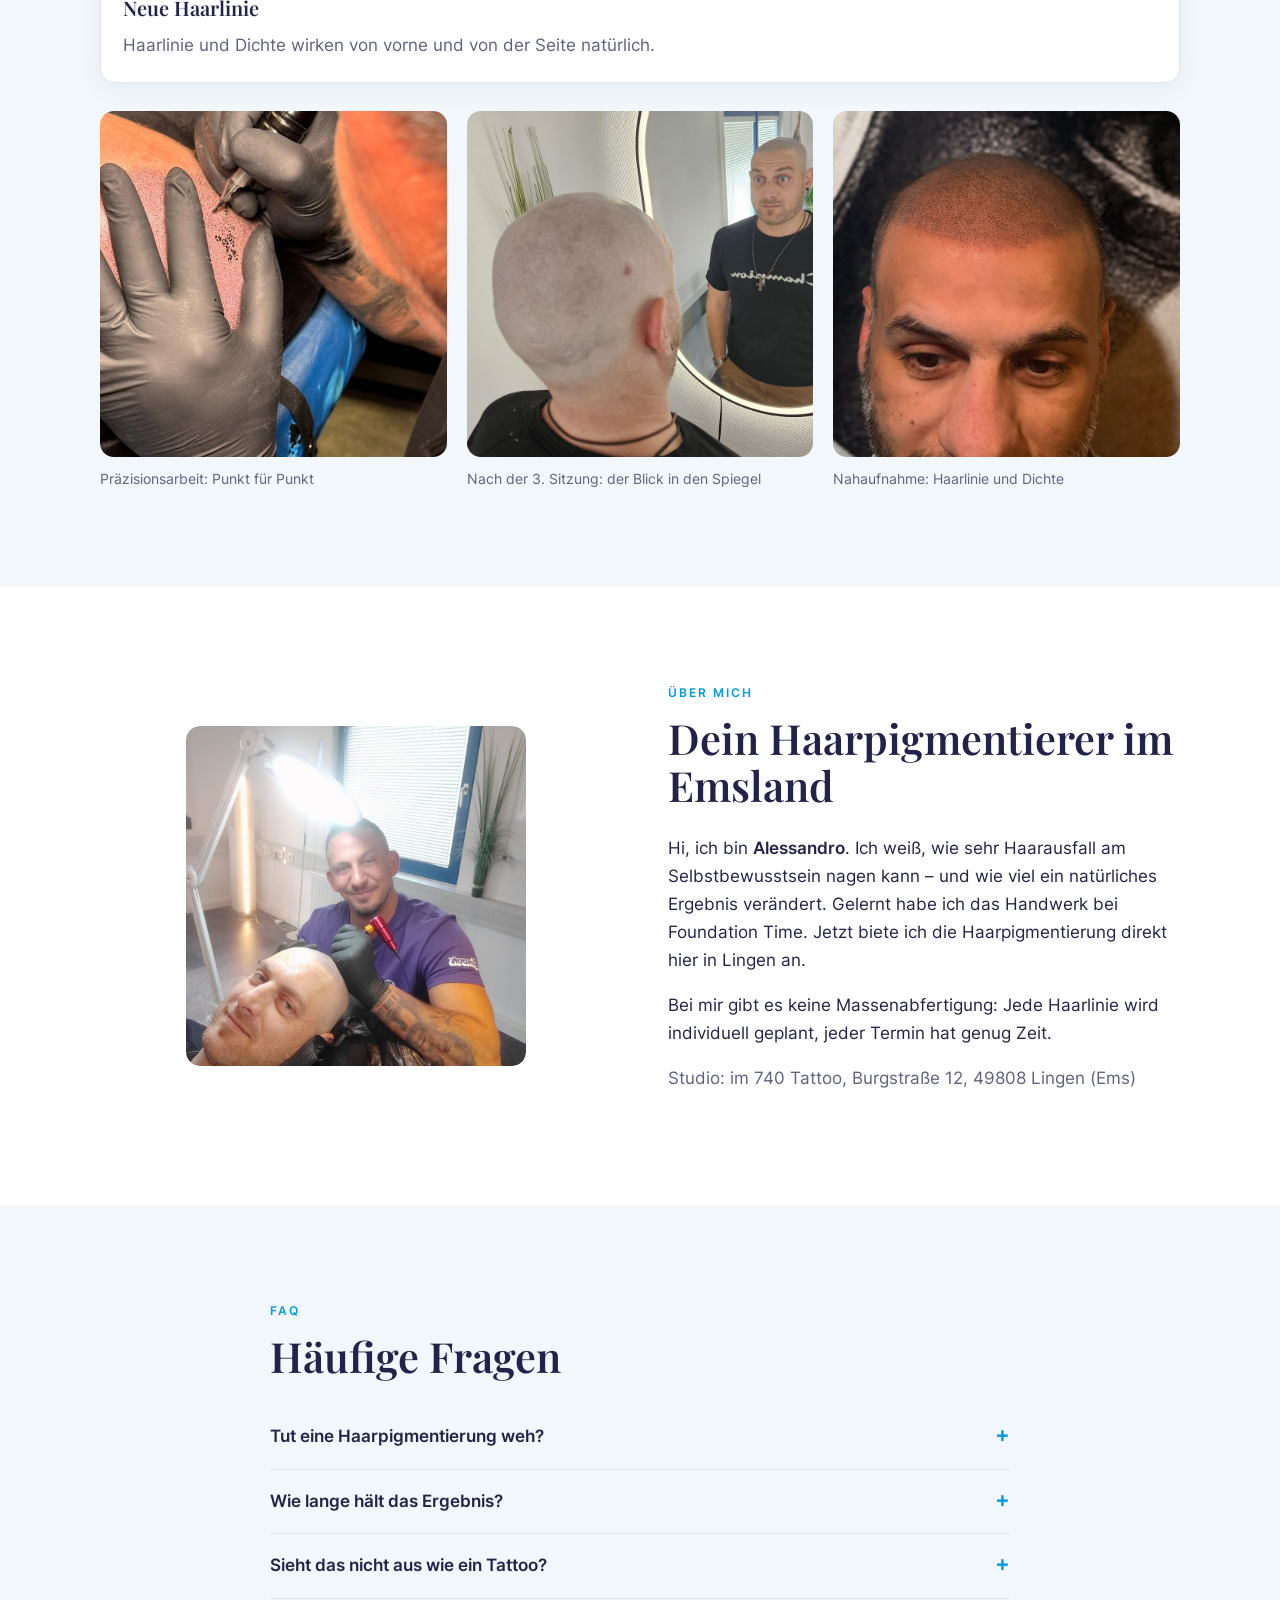
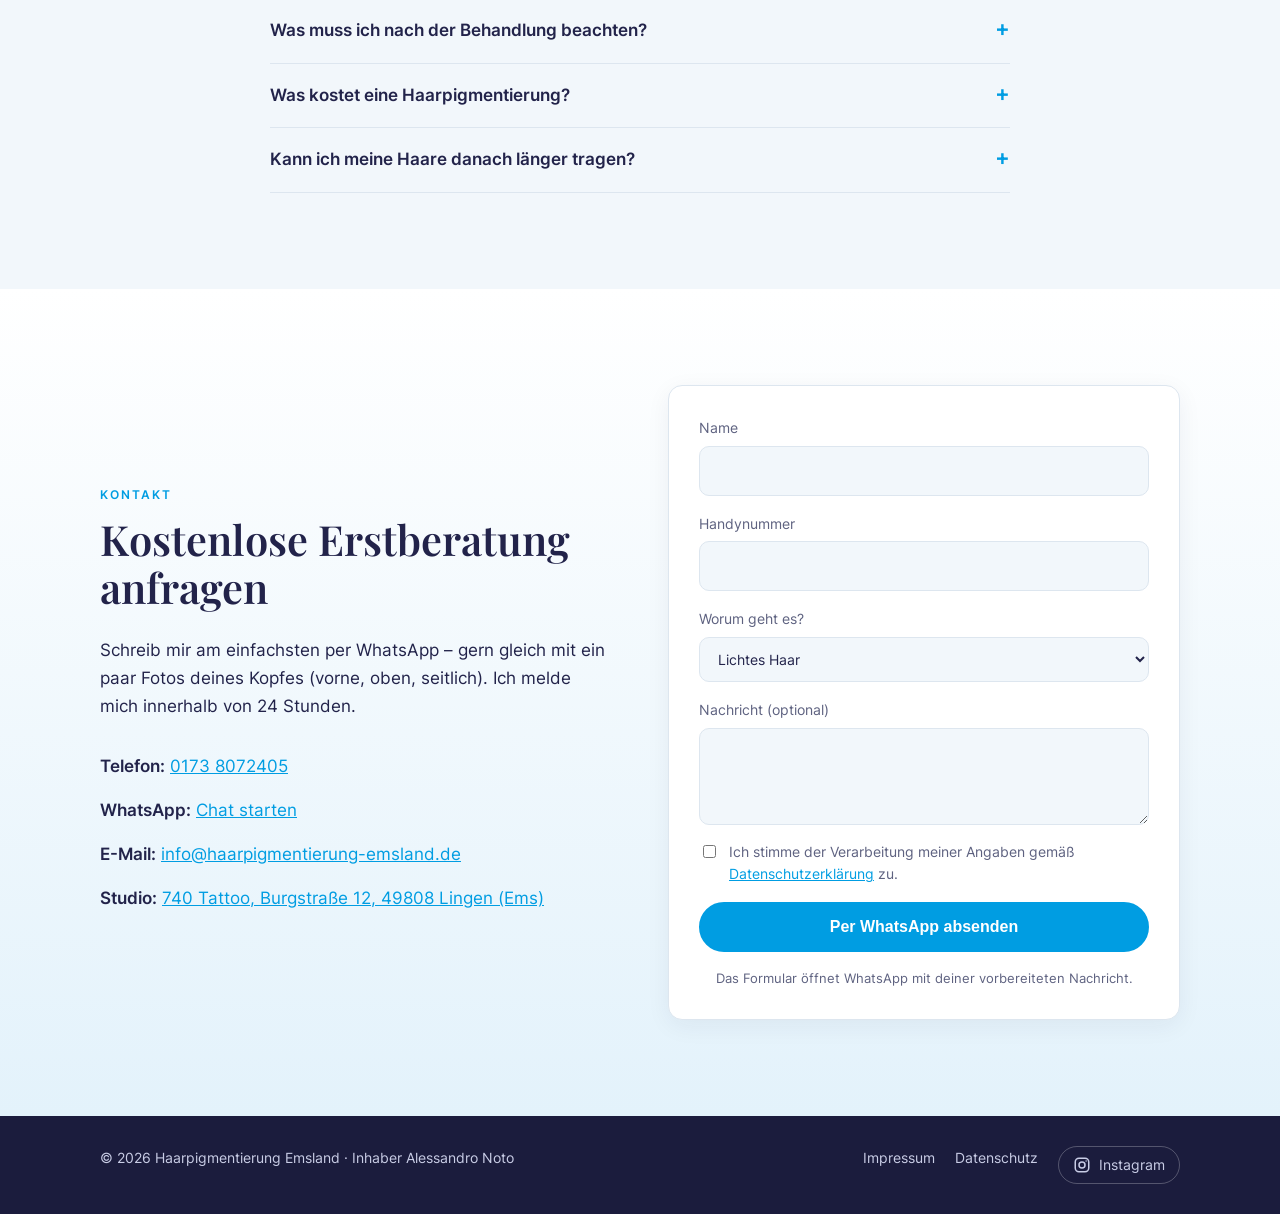
==== commit 73a78863: "Chat-Assistent: FAQ-Bot rein im Browser (Deutsch und Englisch) - assets/chatbot.js/.css: Button unte" ====
--- a/index.html
+++ b/index.html
@@ -346,5 +346,6 @@
 
 <script src="assets/i18n.js"></script>
 <script src="assets/script.js"></script>
+<script src="assets/chatbot.js?v=1" defer></script>
 </body>
 </html>
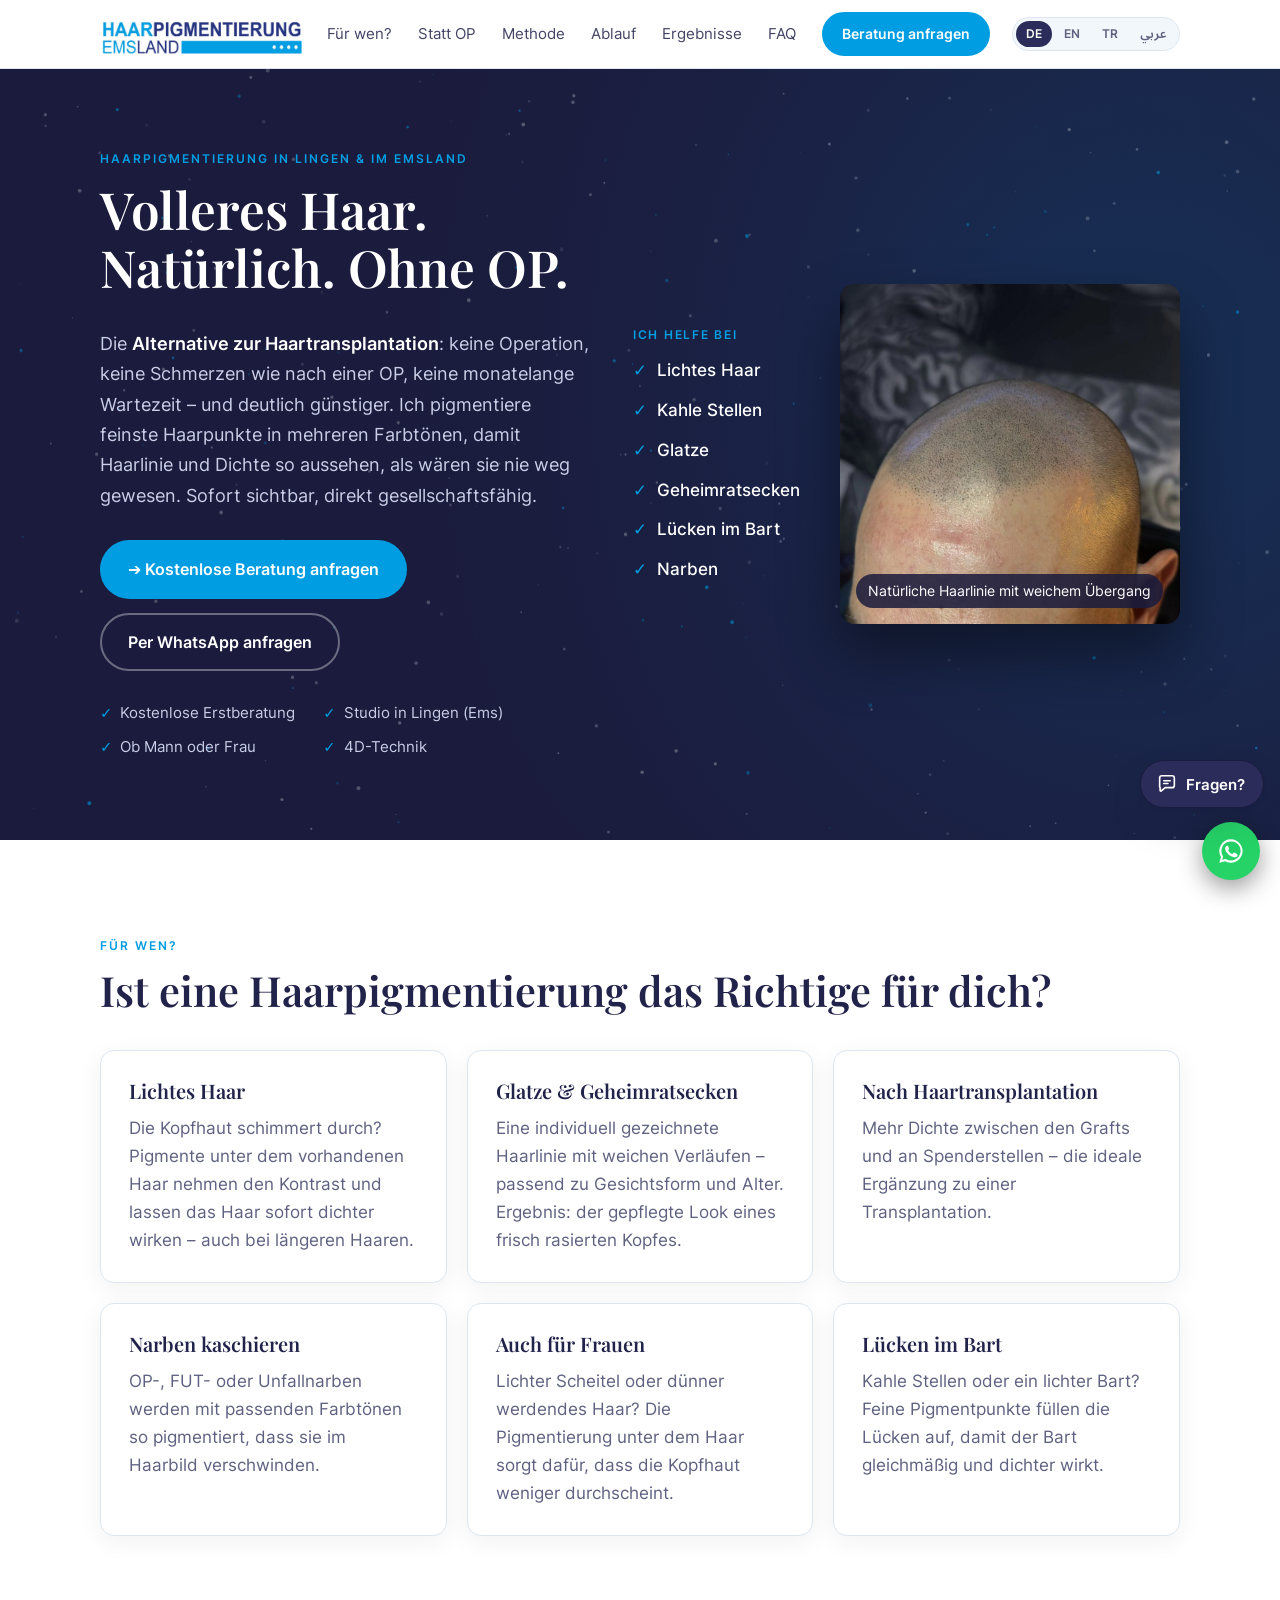
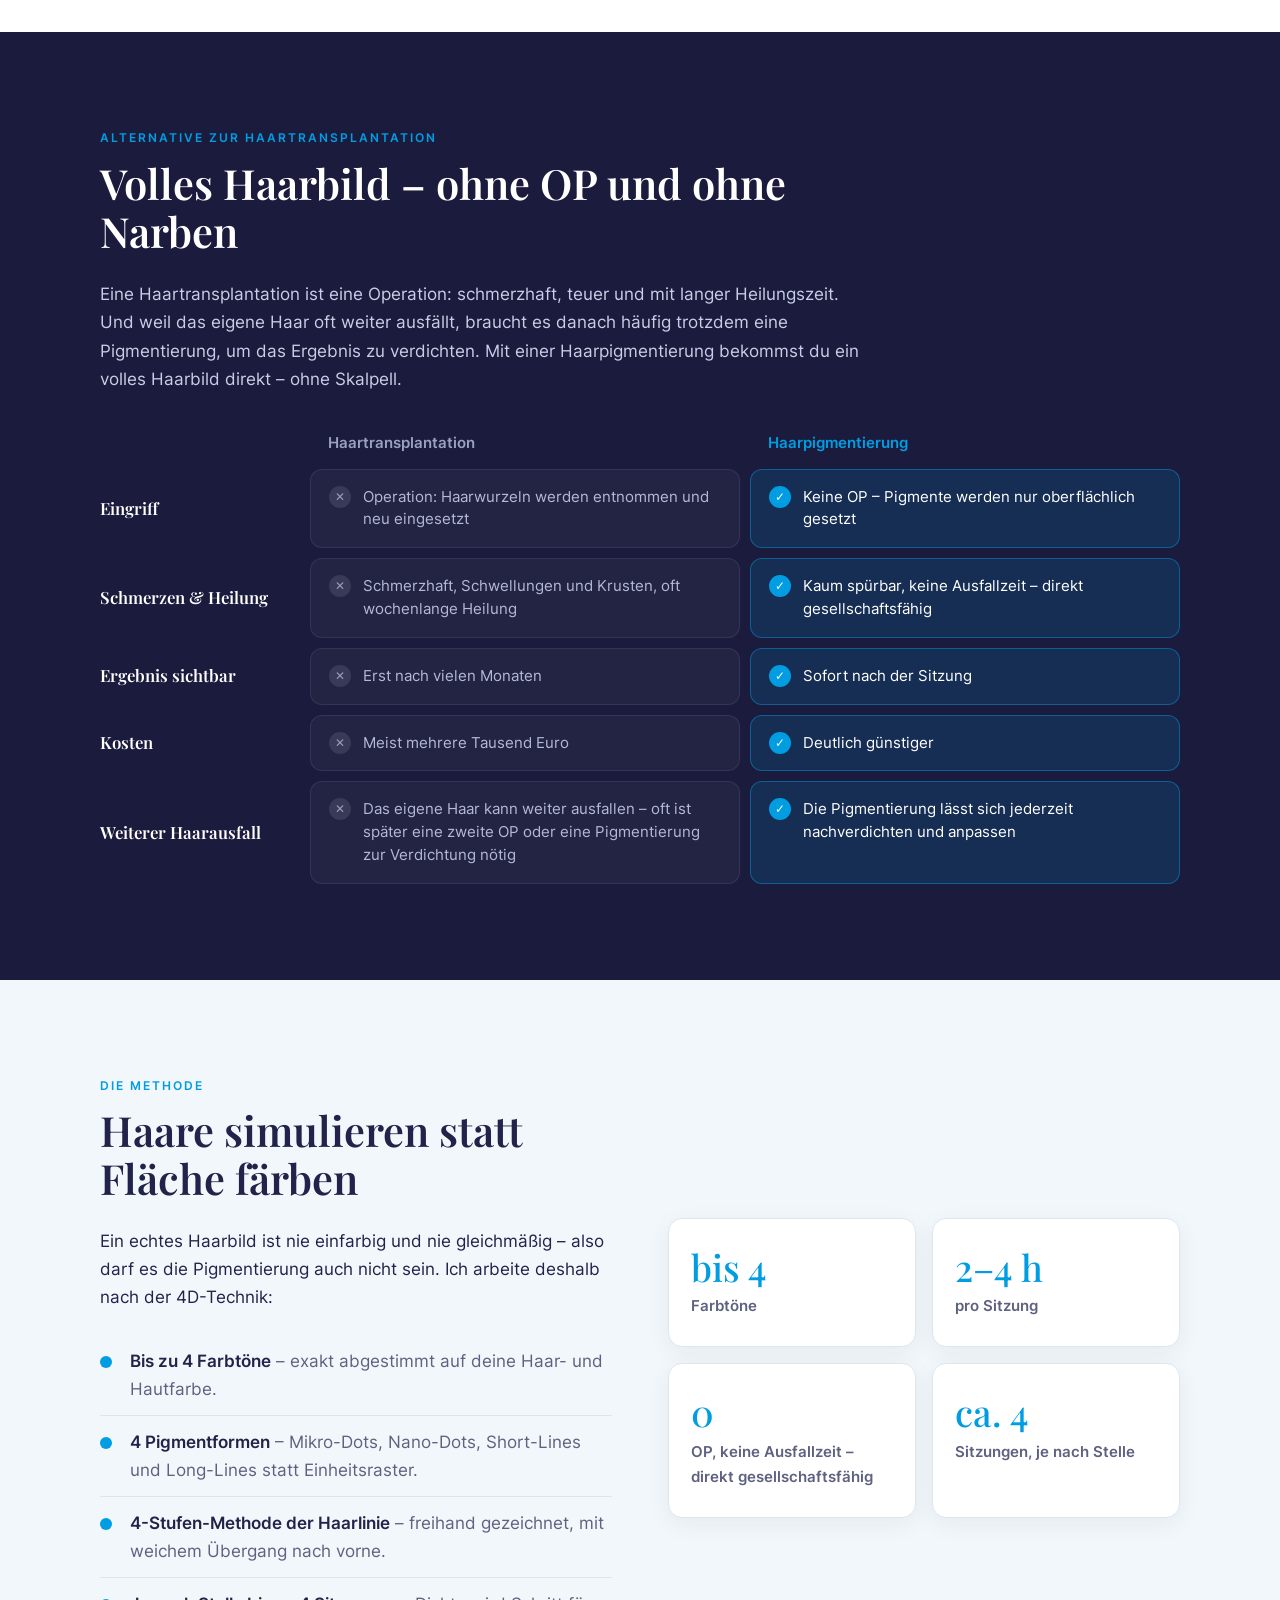
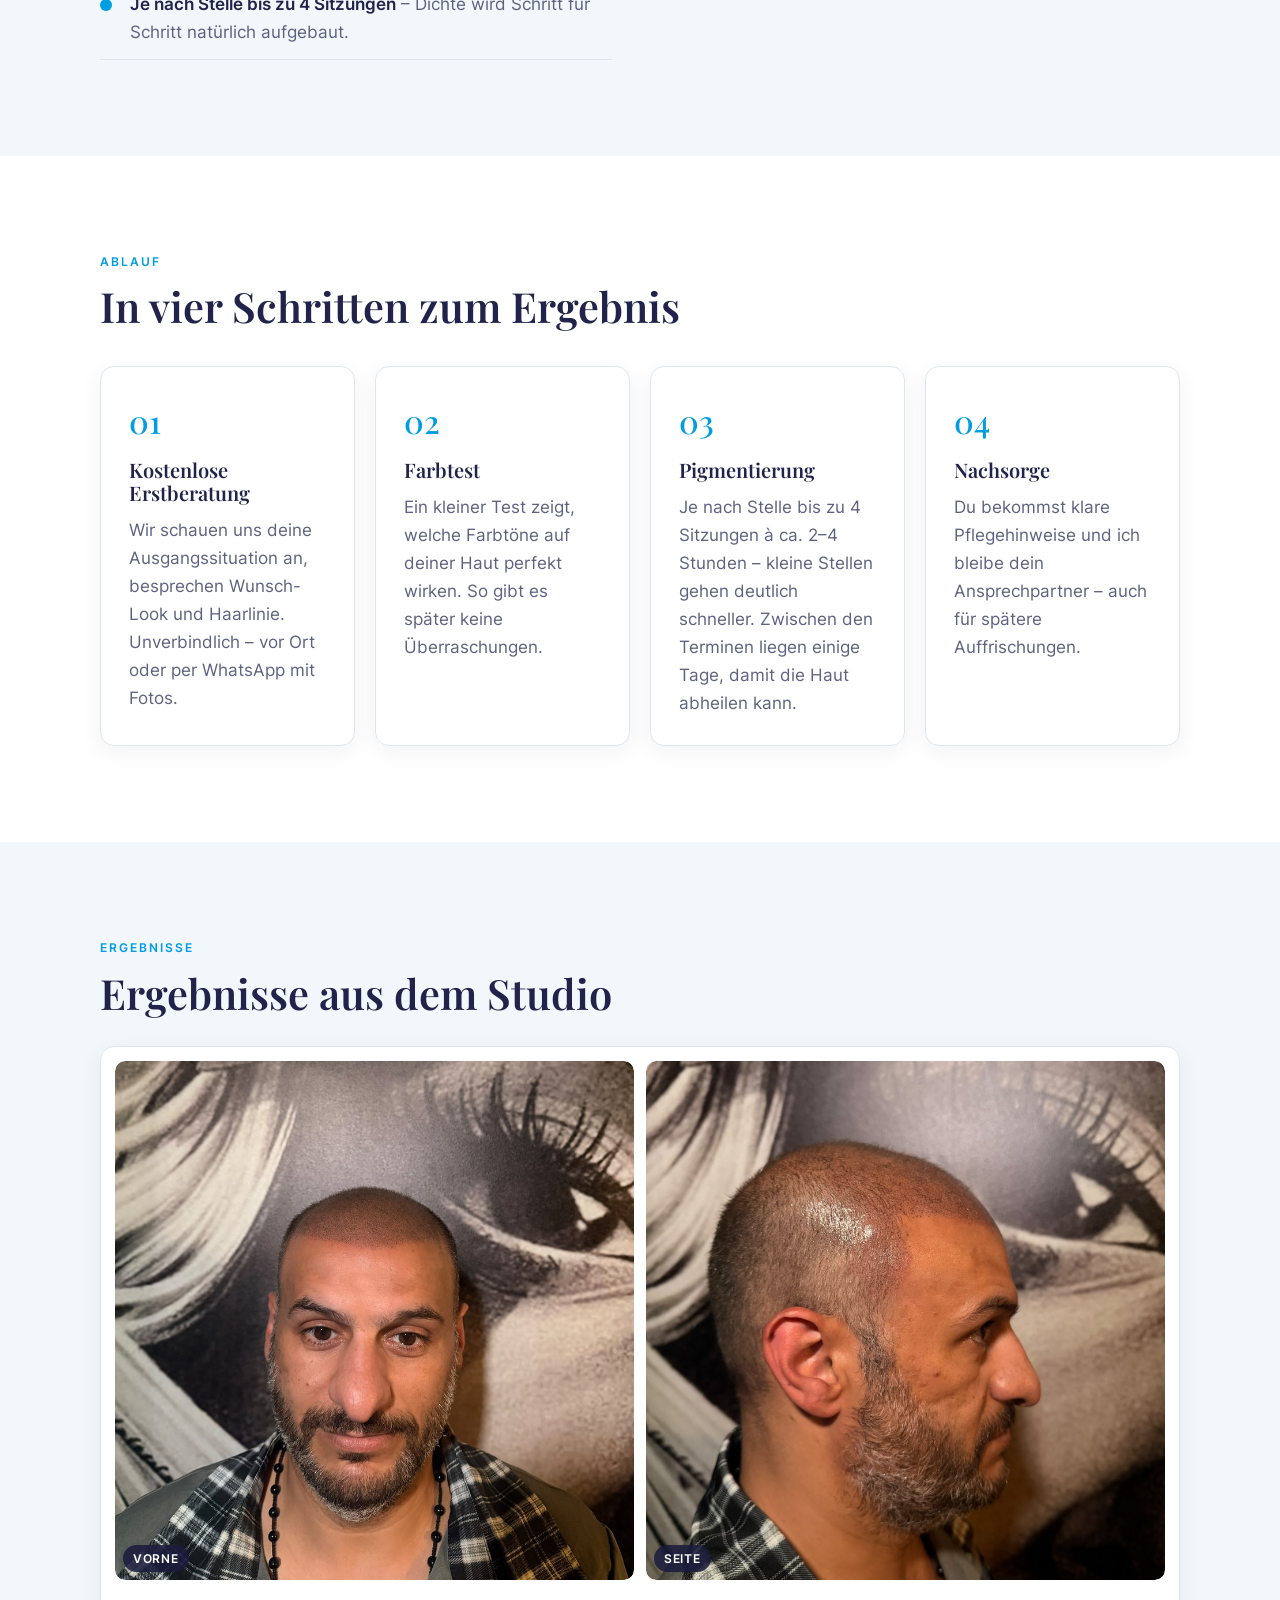
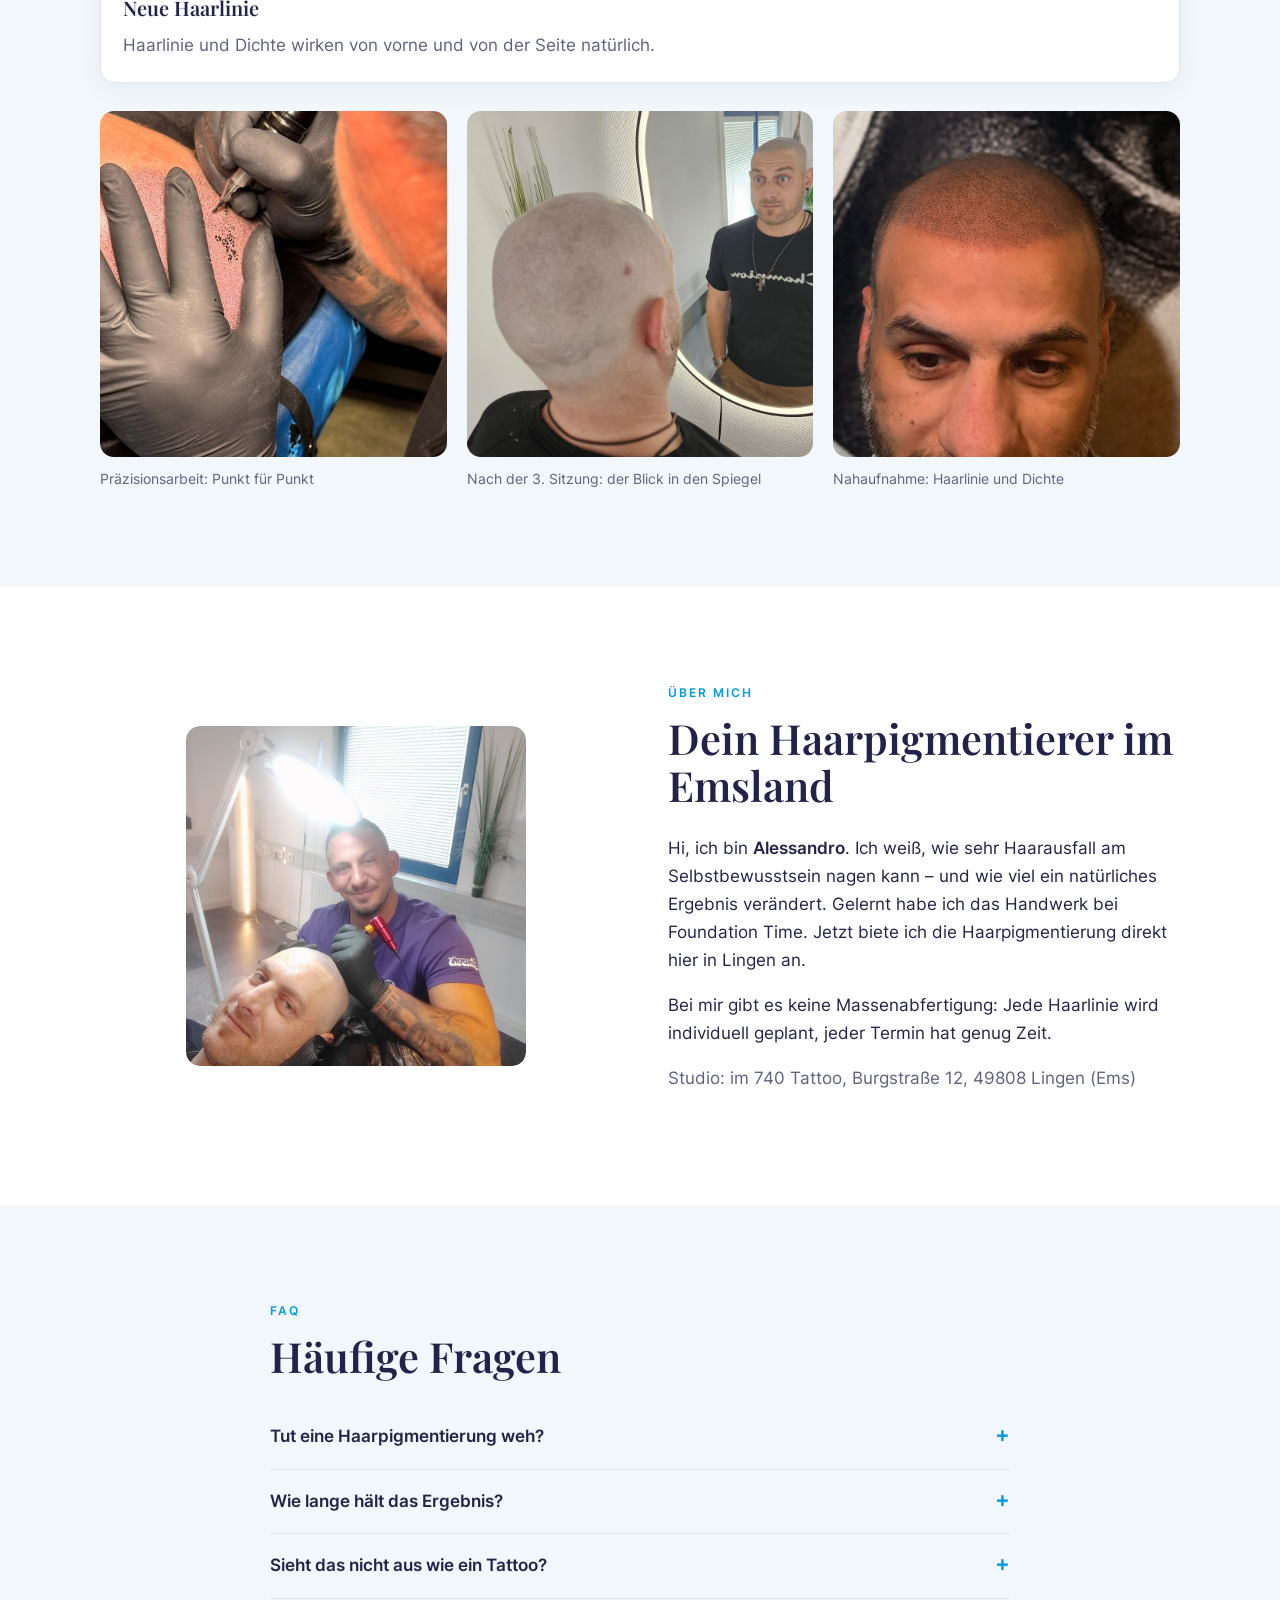
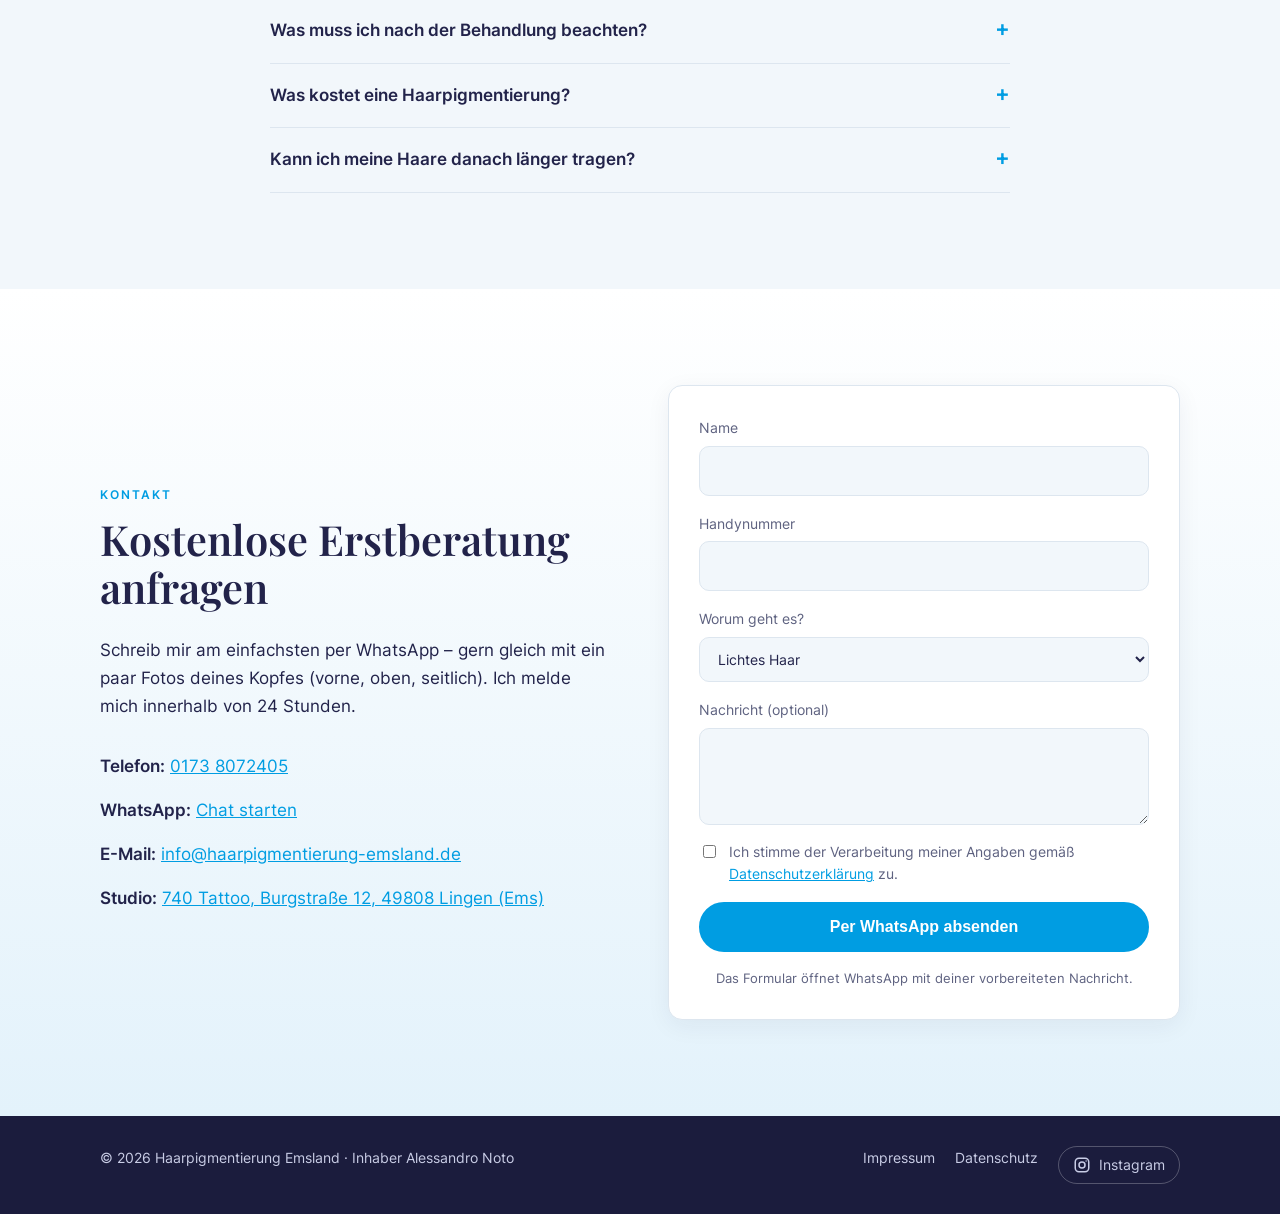
==== commit 4f7bcc07: "Chat-Assistent: Links relativ zur Seite, Spanisch-Oberfläche im Kern Co-Authored-By: Claude Opus 5.5" ====
--- a/index.html
+++ b/index.html
@@ -346,6 +346,6 @@
 
 <script src="assets/i18n.js"></script>
 <script src="assets/script.js"></script>
-<script src="assets/chatbot.js?v=1" defer></script>
+<script src="assets/chatbot.js?v=2" defer></script>
 </body>
 </html>
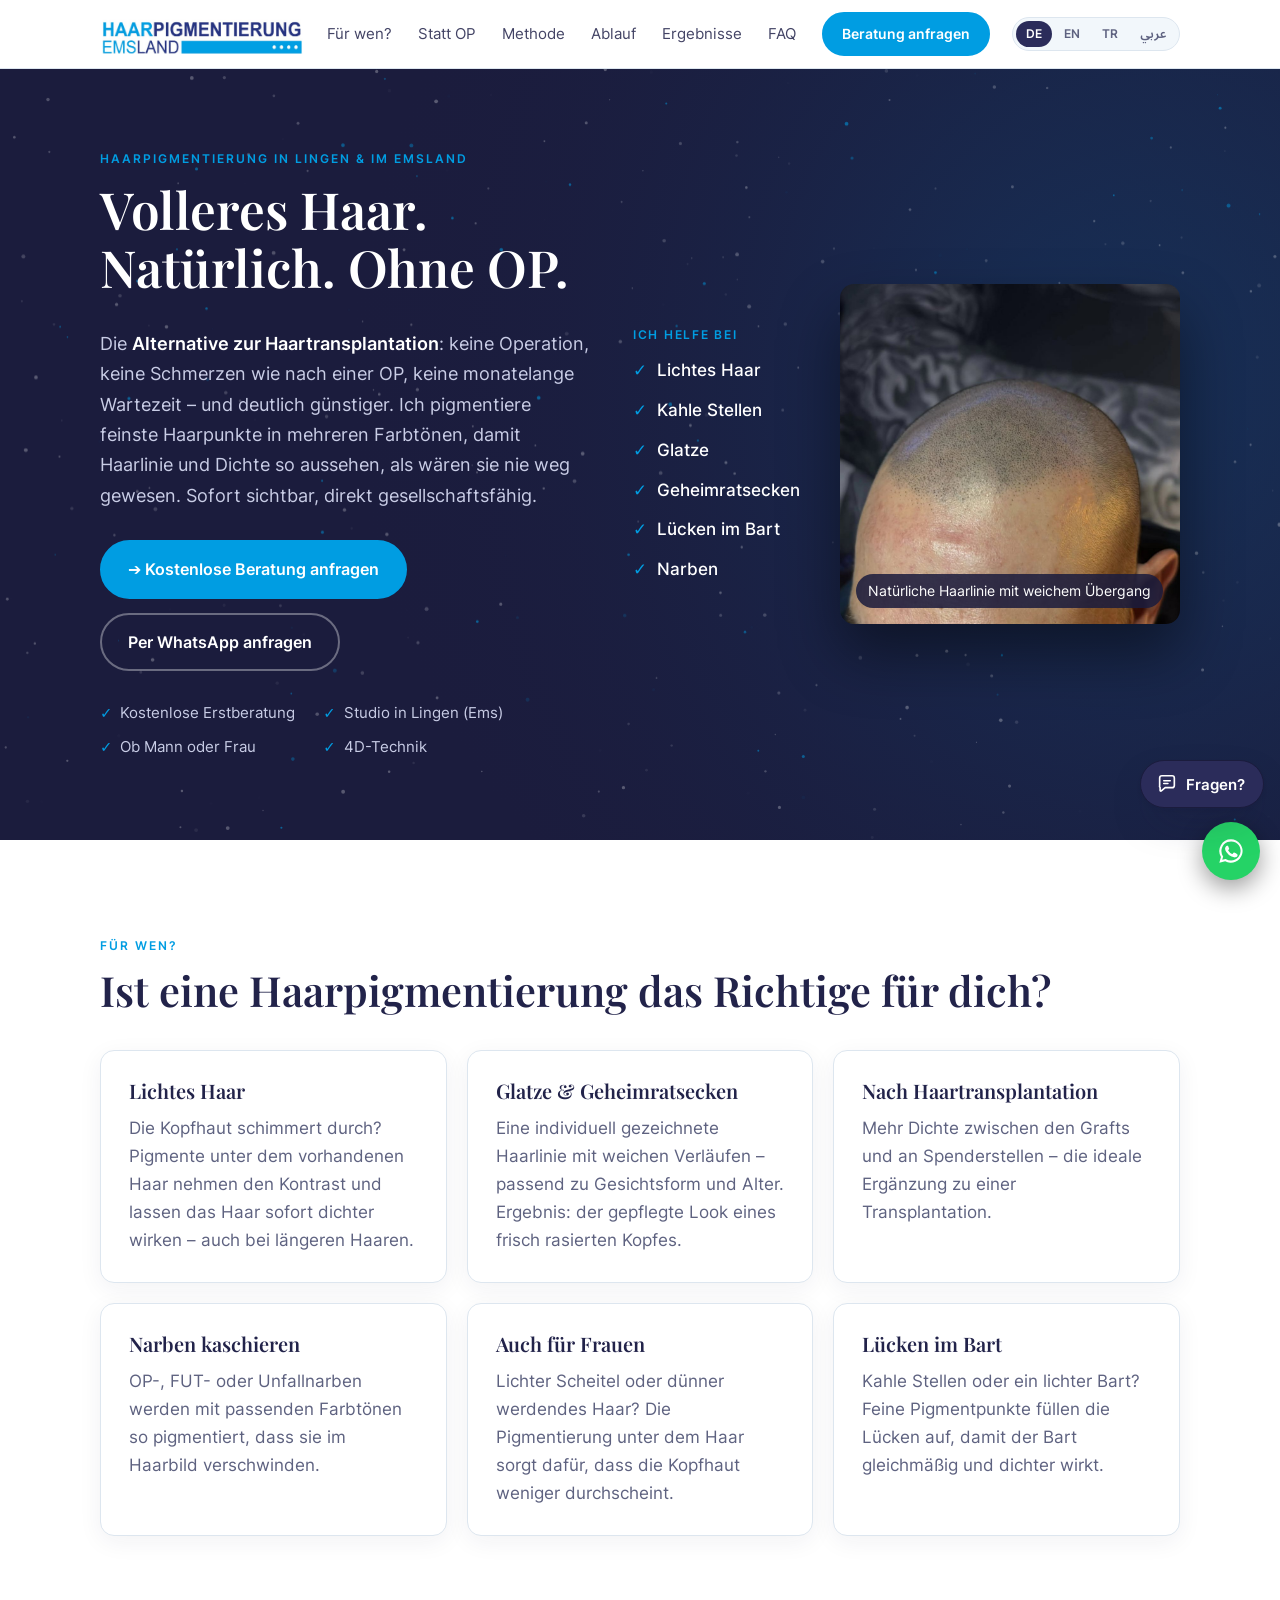
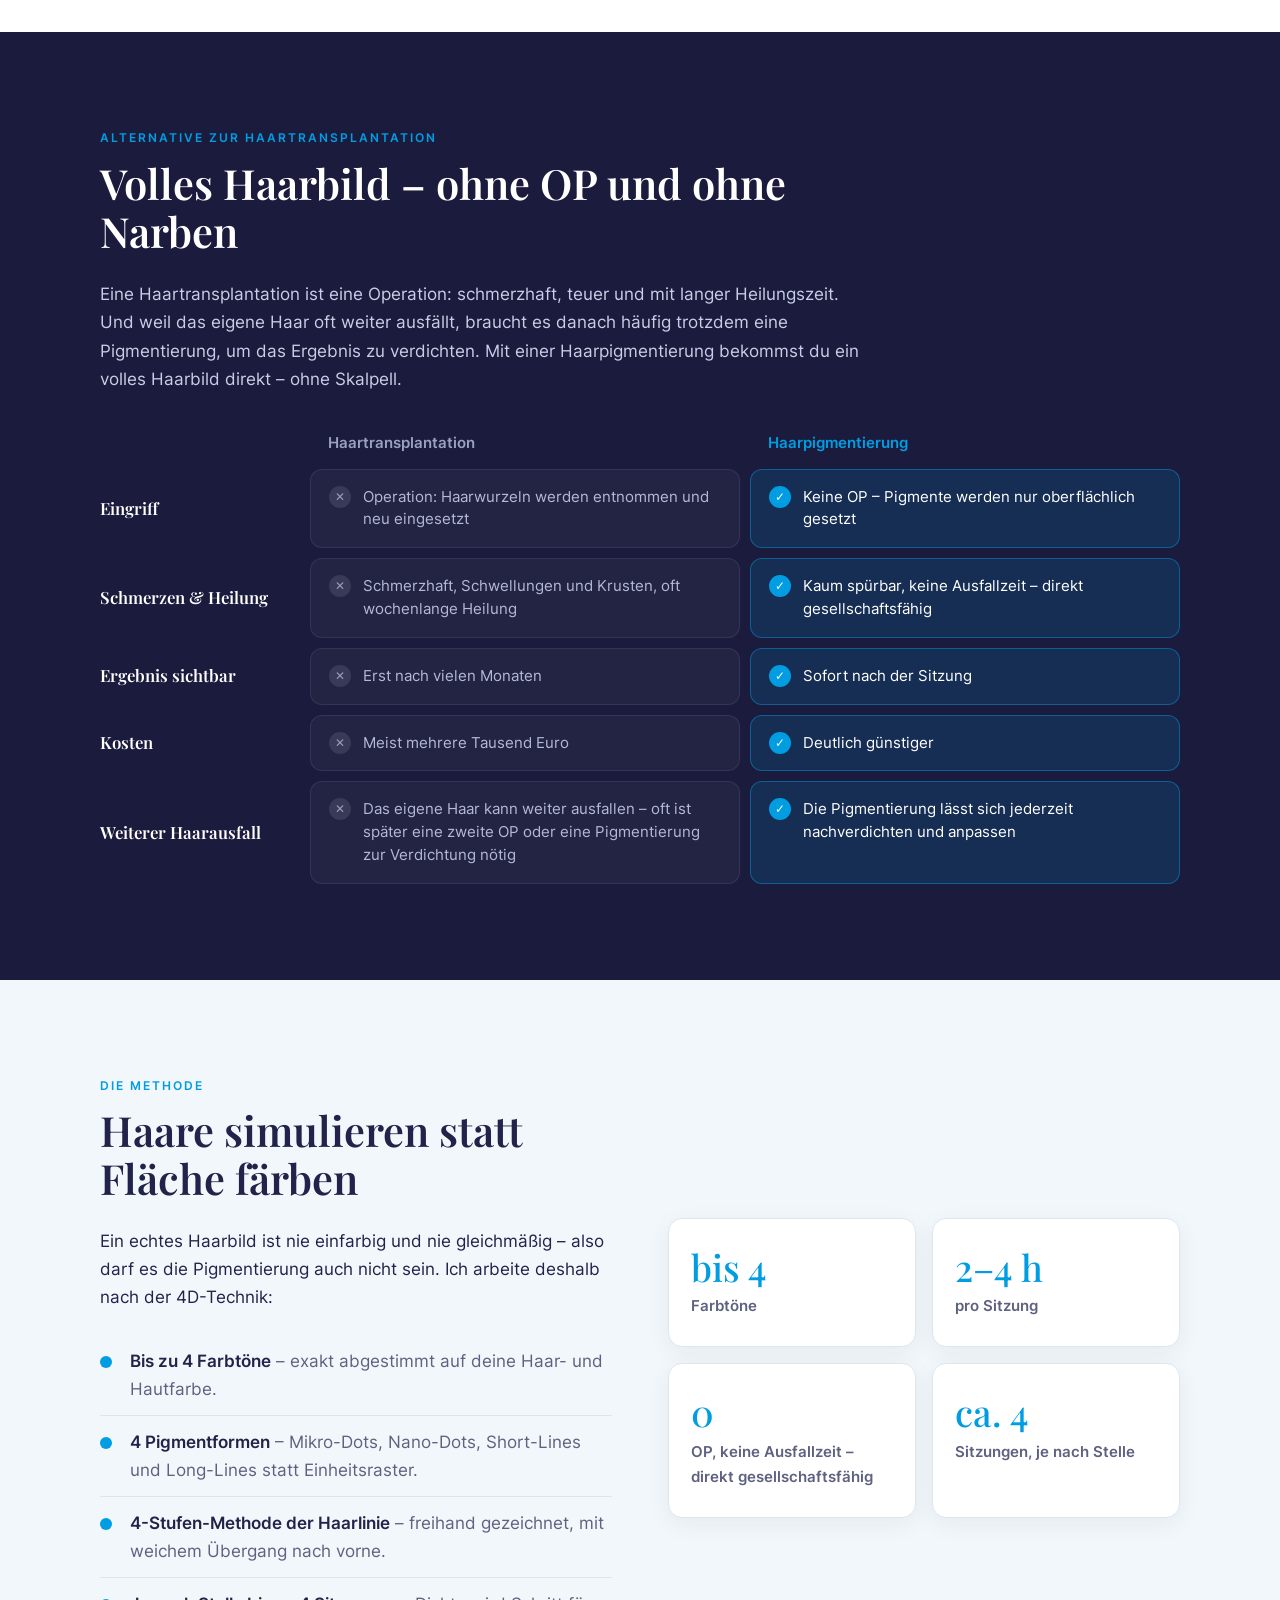
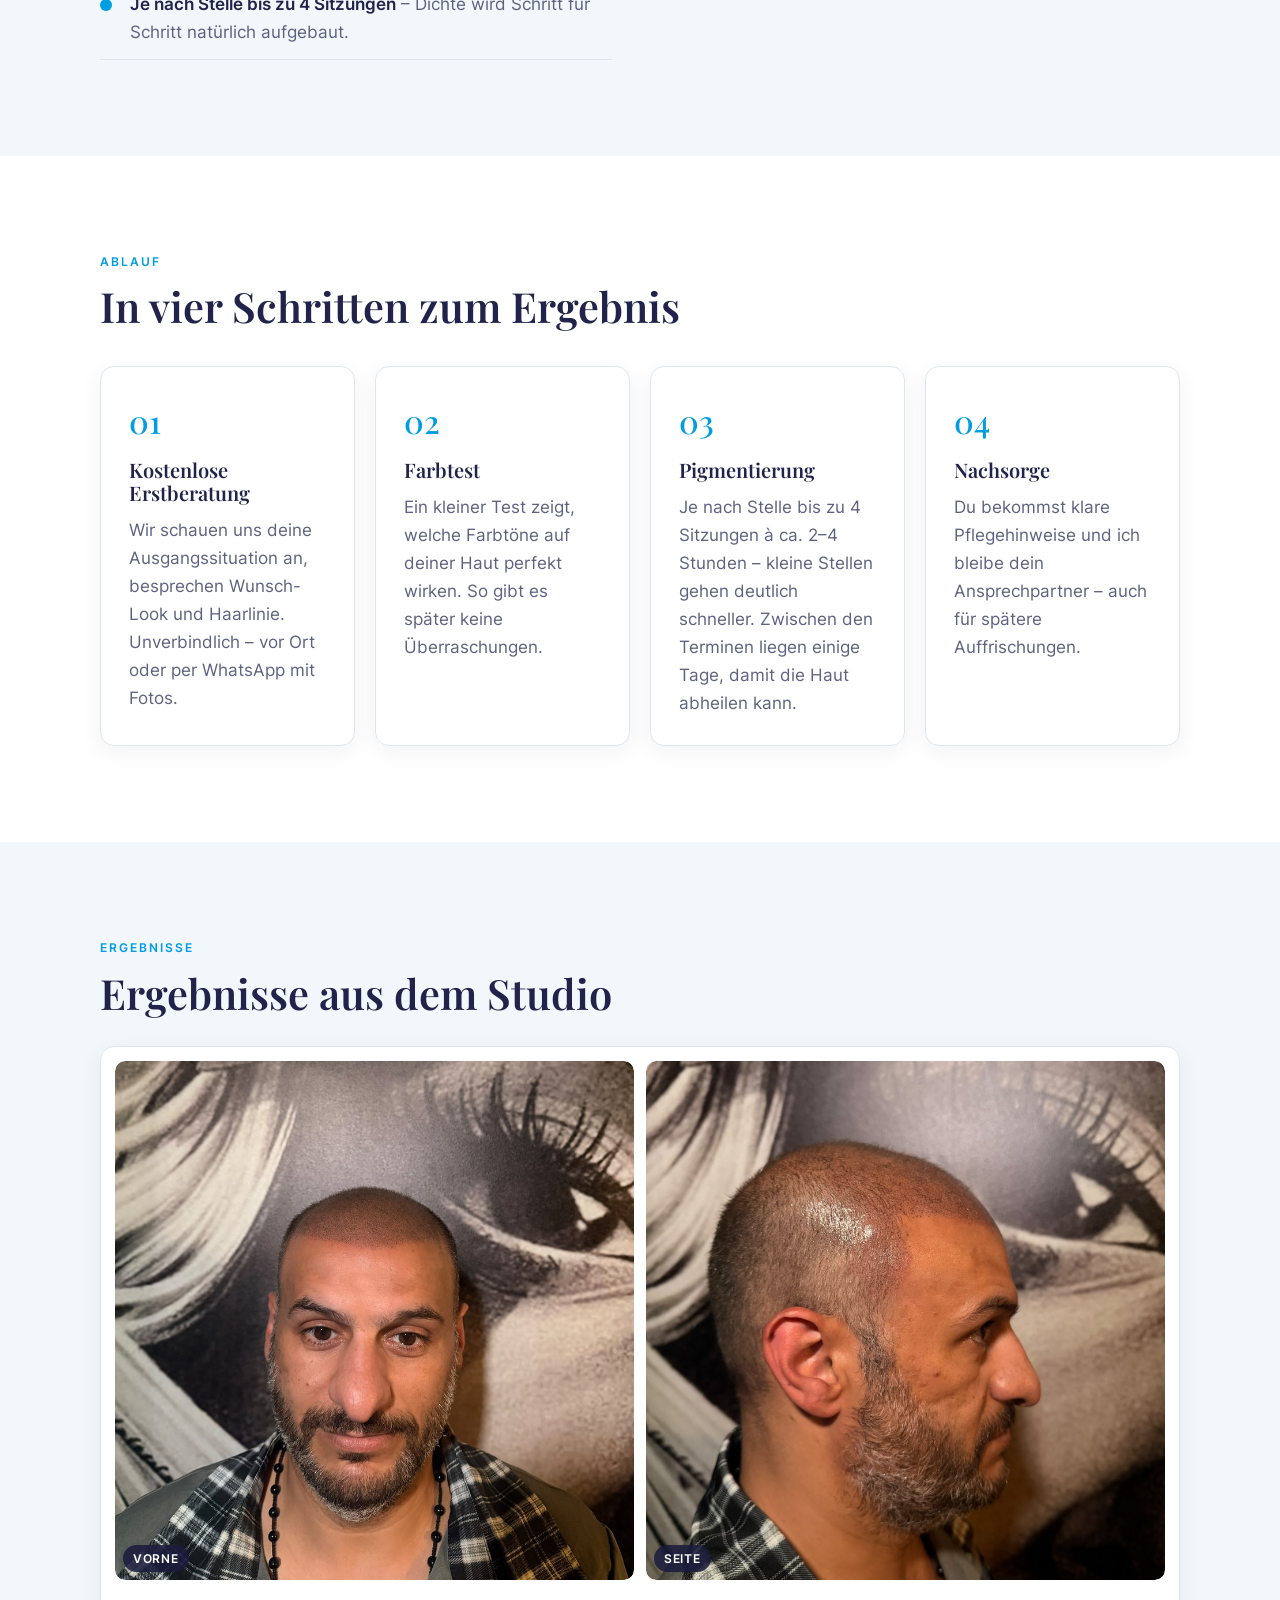
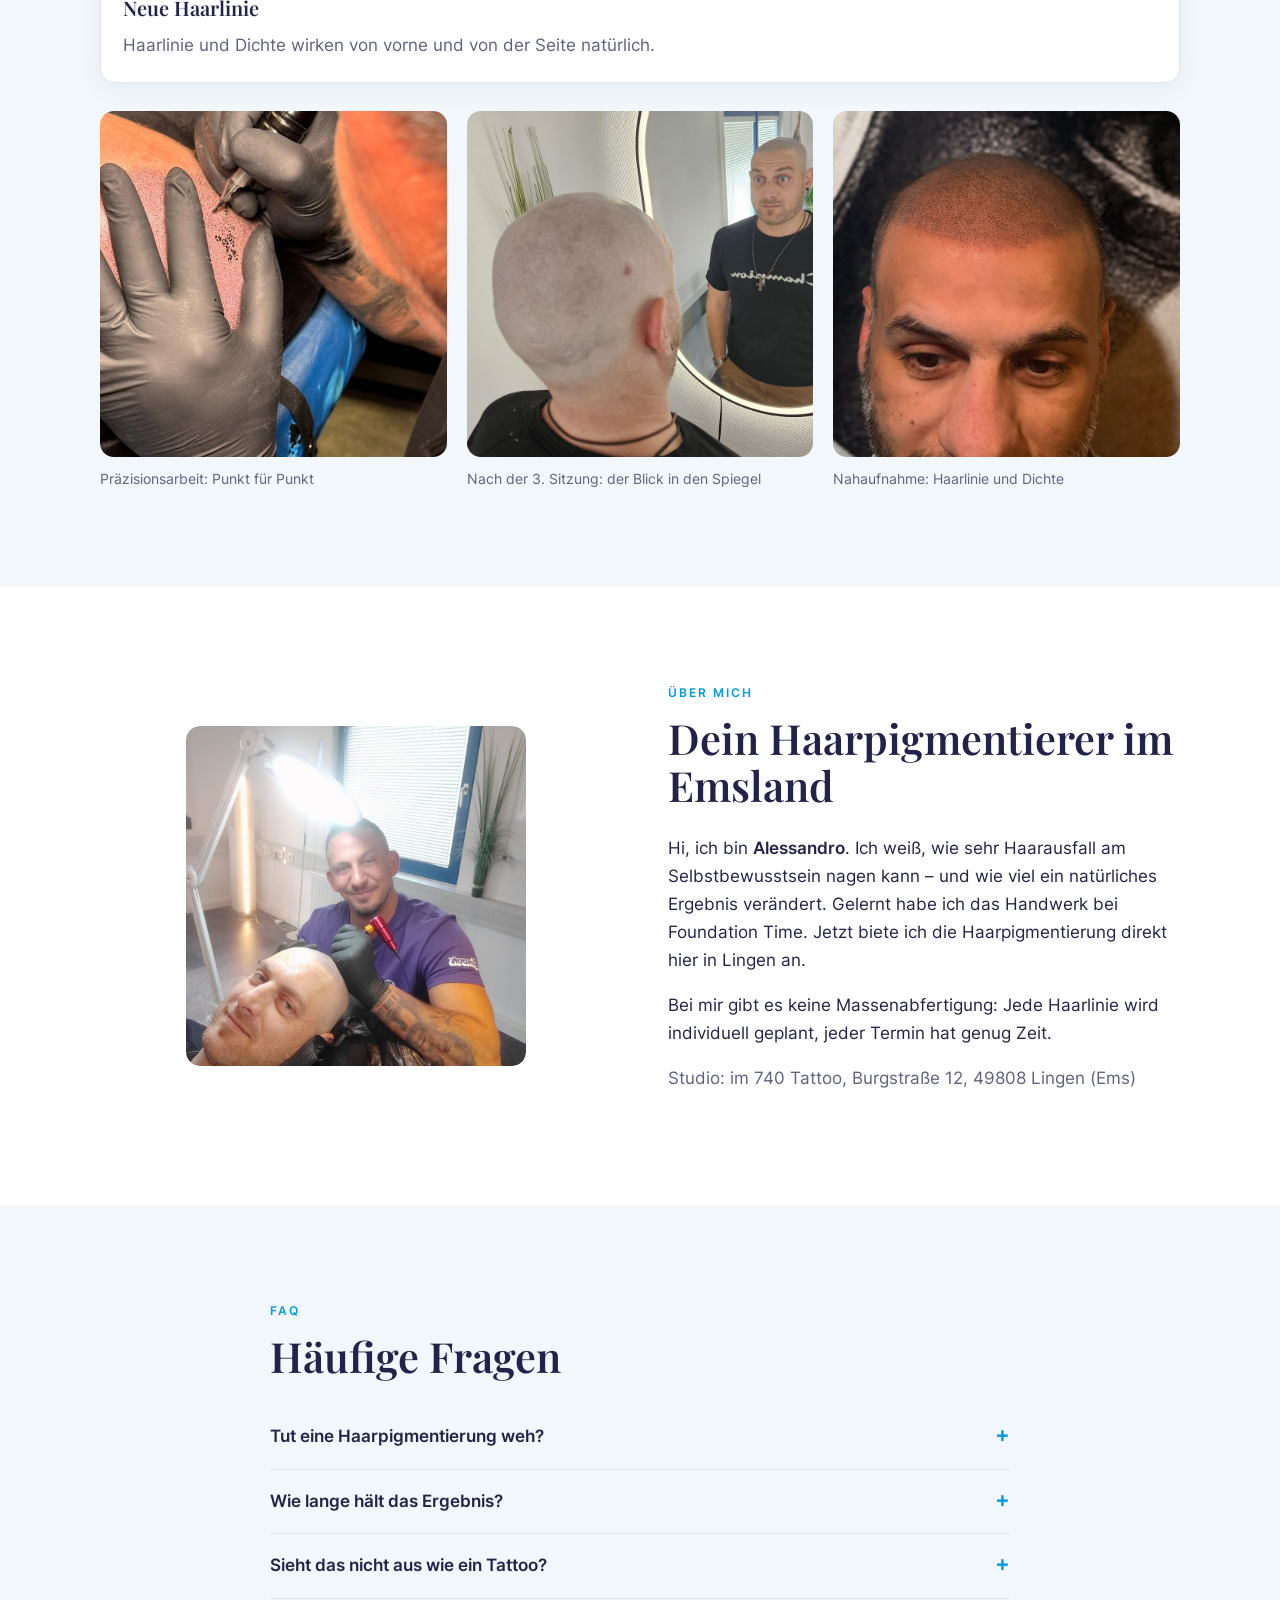
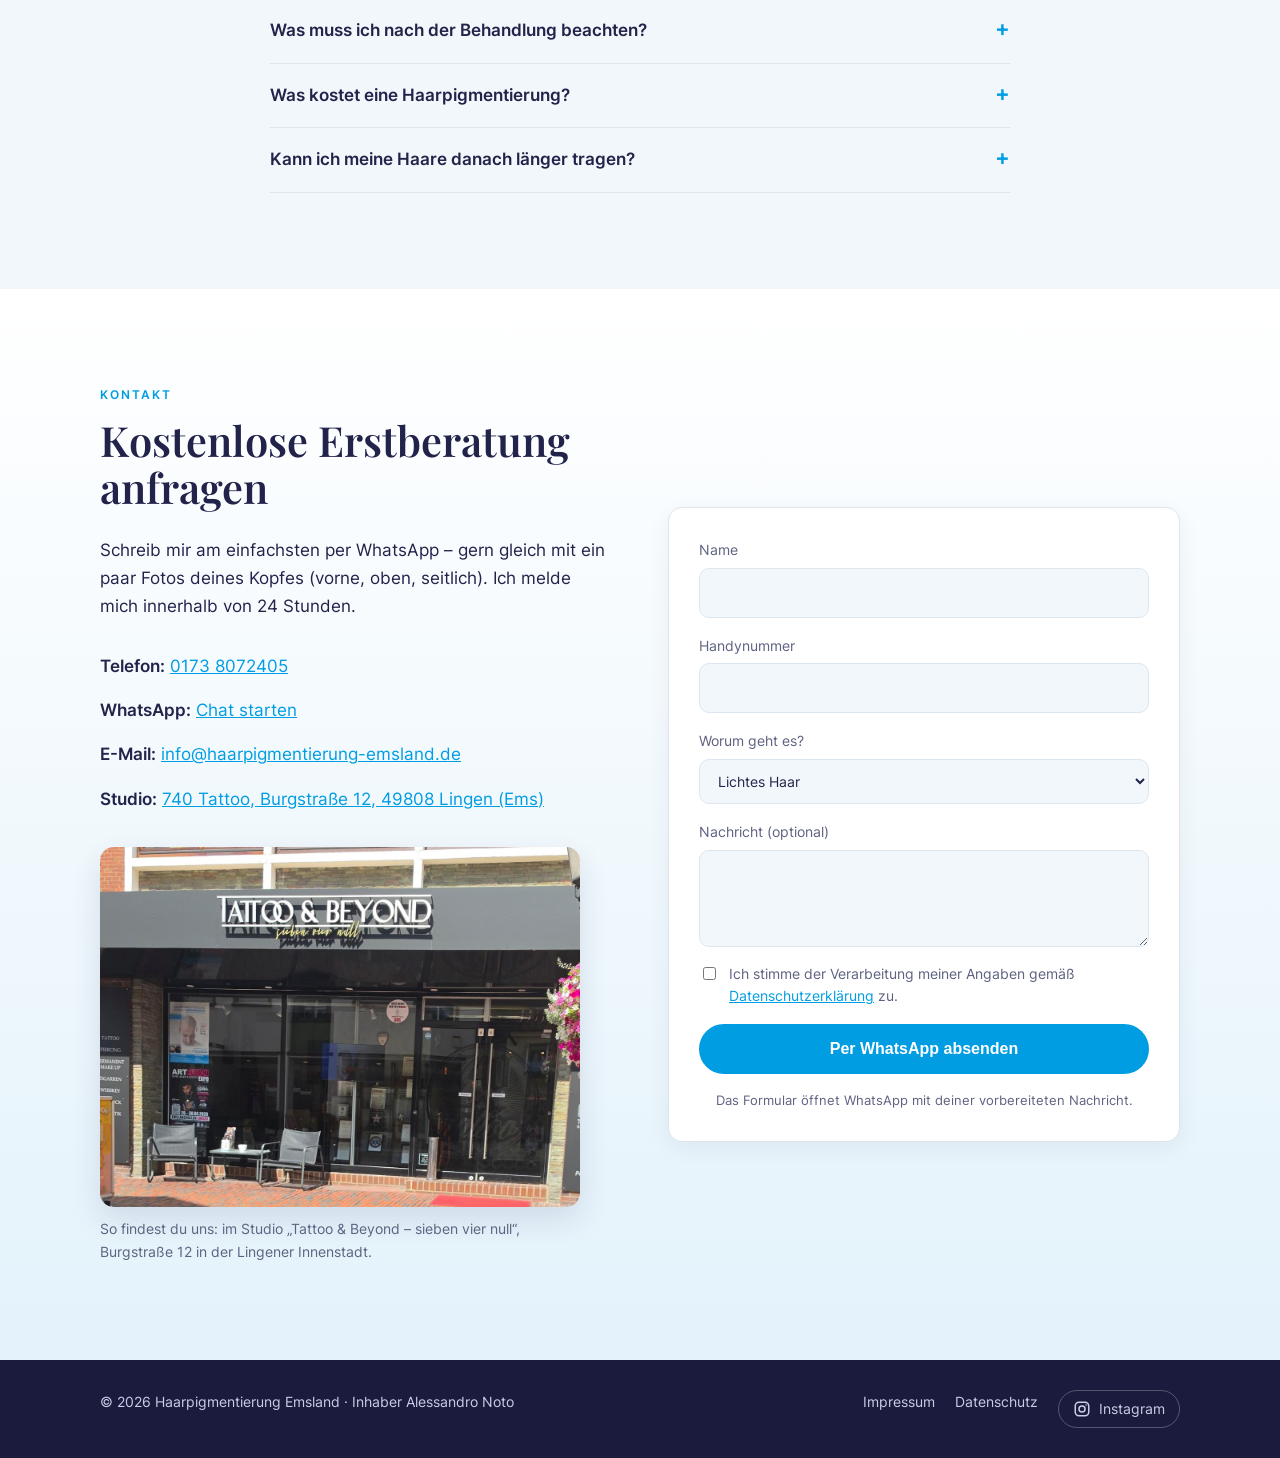
==== commit f544ef4a: "Studio-Foto im Kontaktbereich, Vergleichstabelle und Kennzahlen auf kleinen Handys ohne Überlauf Co-" ====
--- a/index.html
+++ b/index.html
@@ -302,6 +302,10 @@
           <li><strong data-i18n="k_mail">E-Mail:</strong> <a href="mailto:info@haarpigmentierung-emsland.de">info@haarpigmentierung-emsland.de</a></li>
           <li><strong>Studio:</strong> <a href="https://maps.google.com/?q=Burgstra%C3%9Fe+12,+49808+Lingen" target="_blank" rel="noopener">740 Tattoo, Burgstraße 12, 49808 Lingen (Ems)</a></li>
         </ul>
+        <figure class="studio-img reveal">
+          <img src="assets/img/studio-aussen.jpg" alt="Eingang des Studios Tattoo &amp; Beyond (740 Tattoo) in der Burgstraße 12 in Lingen" loading="lazy" width="1200" height="903">
+          <figcaption data-i18n="k_studio_cap">So findest du uns: im Studio „Tattoo &amp; Beyond – sieben vier null“, Burgstraße 12 in der Lingener Innenstadt.</figcaption>
+        </figure>
       </div>
       <form class="contact-form reveal" id="contact-form">
         <label><span data-i18n="form_name">Name</span><input name="name" id="f-name" required autocomplete="name"></label>
--- a/assets/styles.css
+++ b/assets/styles.css
@@ -417,3 +417,19 @@
 @media (max-width: 1240px) { .nav-links { gap: 14px; } .nav-links a:not(.btn) { font-size: .88rem; } .nav-right { gap: 14px; } }
 .hero .lead strong { color: #fff; }
 .nav { gap: 24px; } @media (max-width: 1240px) and (min-width: 861px) { .logo img { height: 34px; } }
+/* Vergleich: nichts darf über den Rand ragen */
+.vs-row > * { min-width: 0; }
+.vs-cell, .vs-tag, .vs-label { overflow-wrap: anywhere; hyphens: auto; }
+@media (max-width: 420px) {
+  .vs-row { gap: 8px; }
+  .vs-cell { padding: 12px 10px; font-size: .84rem; }
+  .vs-tag { font-size: .6rem !important; letter-spacing: .02em !important; }
+}
+
+/* Studio-Foto im Kontakt */
+.studio-img { margin: 26px 0 0; max-width: 480px; }
+.studio-img img { width: 100%; aspect-ratio: 4/3; object-fit: cover; box-shadow: 0 12px 30px rgba(34,35,74,.12); }
+.studio-img figcaption { font-size: .9rem; color: var(--muted); margin-top: 10px; }
+/* Kennzahlen: Zahl nicht umbrechen */
+.stat span { white-space: nowrap; }
+@media (max-width: 420px) { .stat span { font-size: 1.8rem; } .stat { padding: 20px 14px; } }
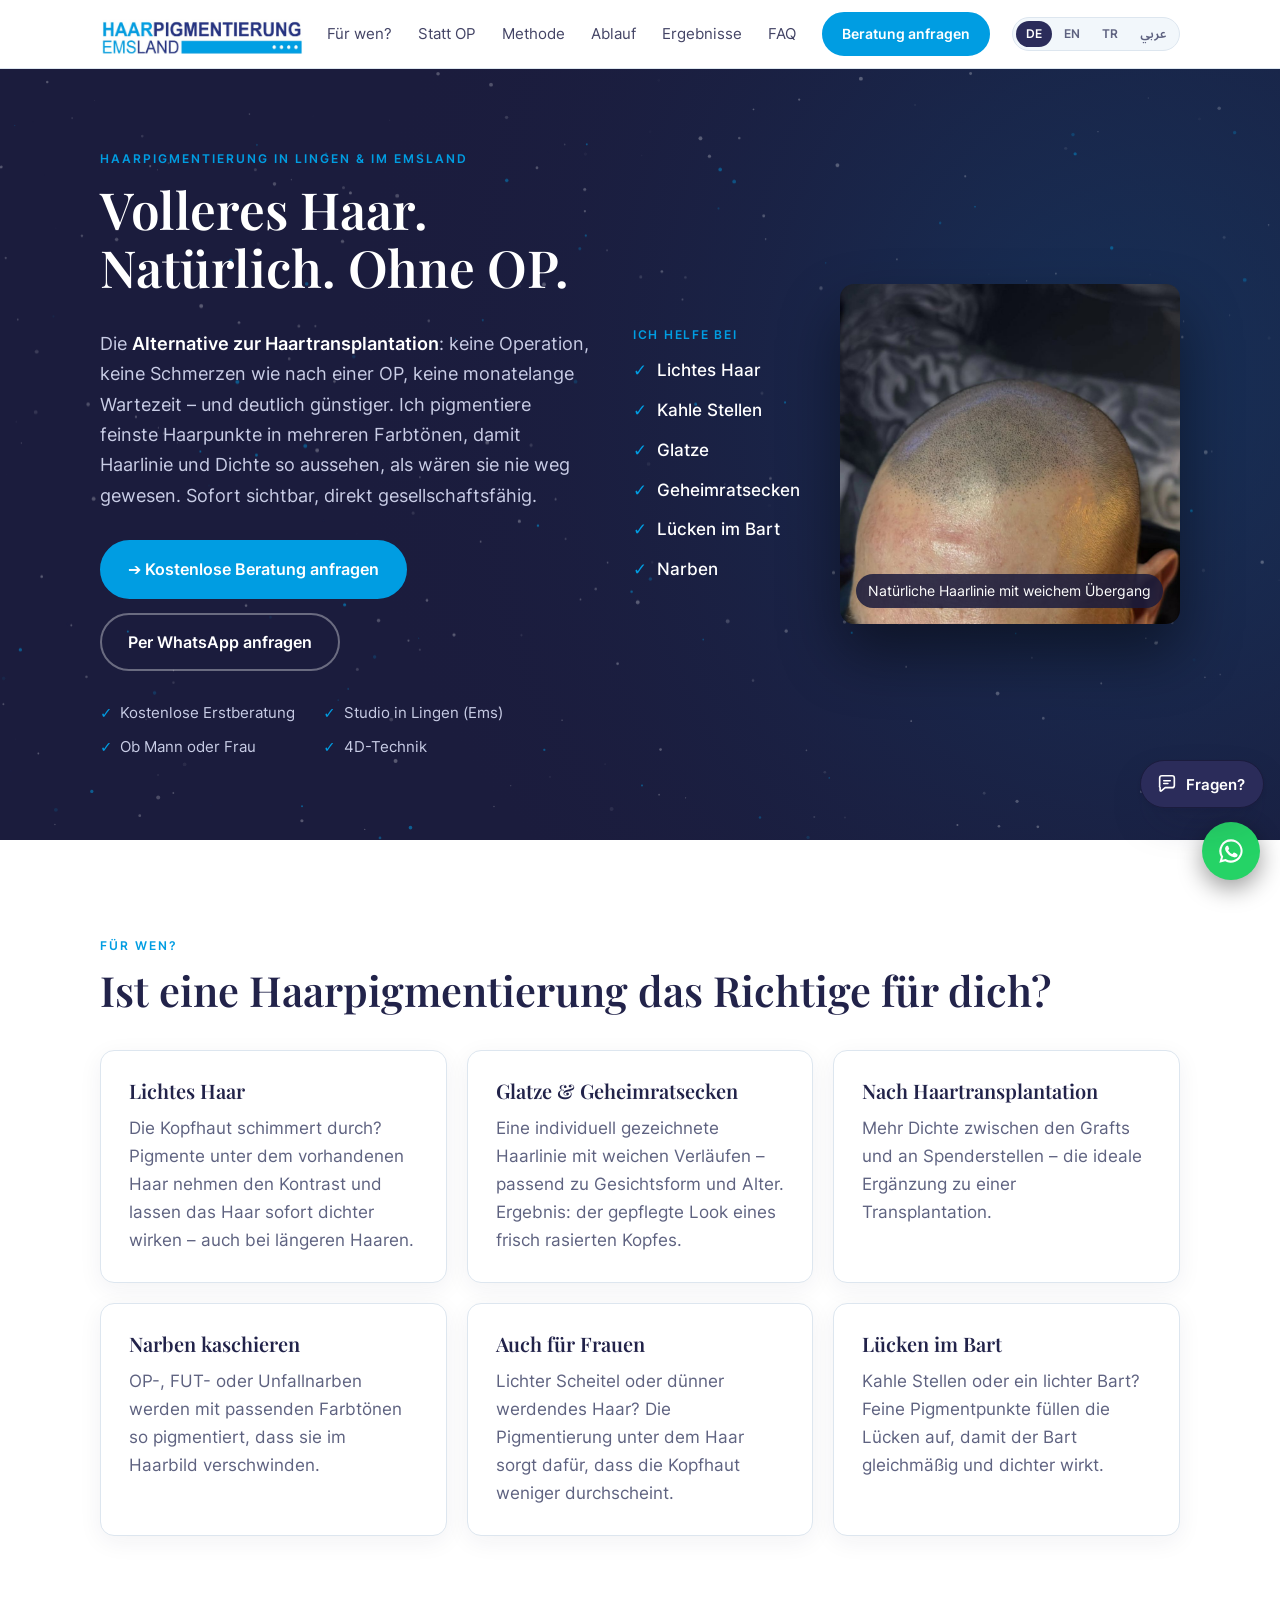
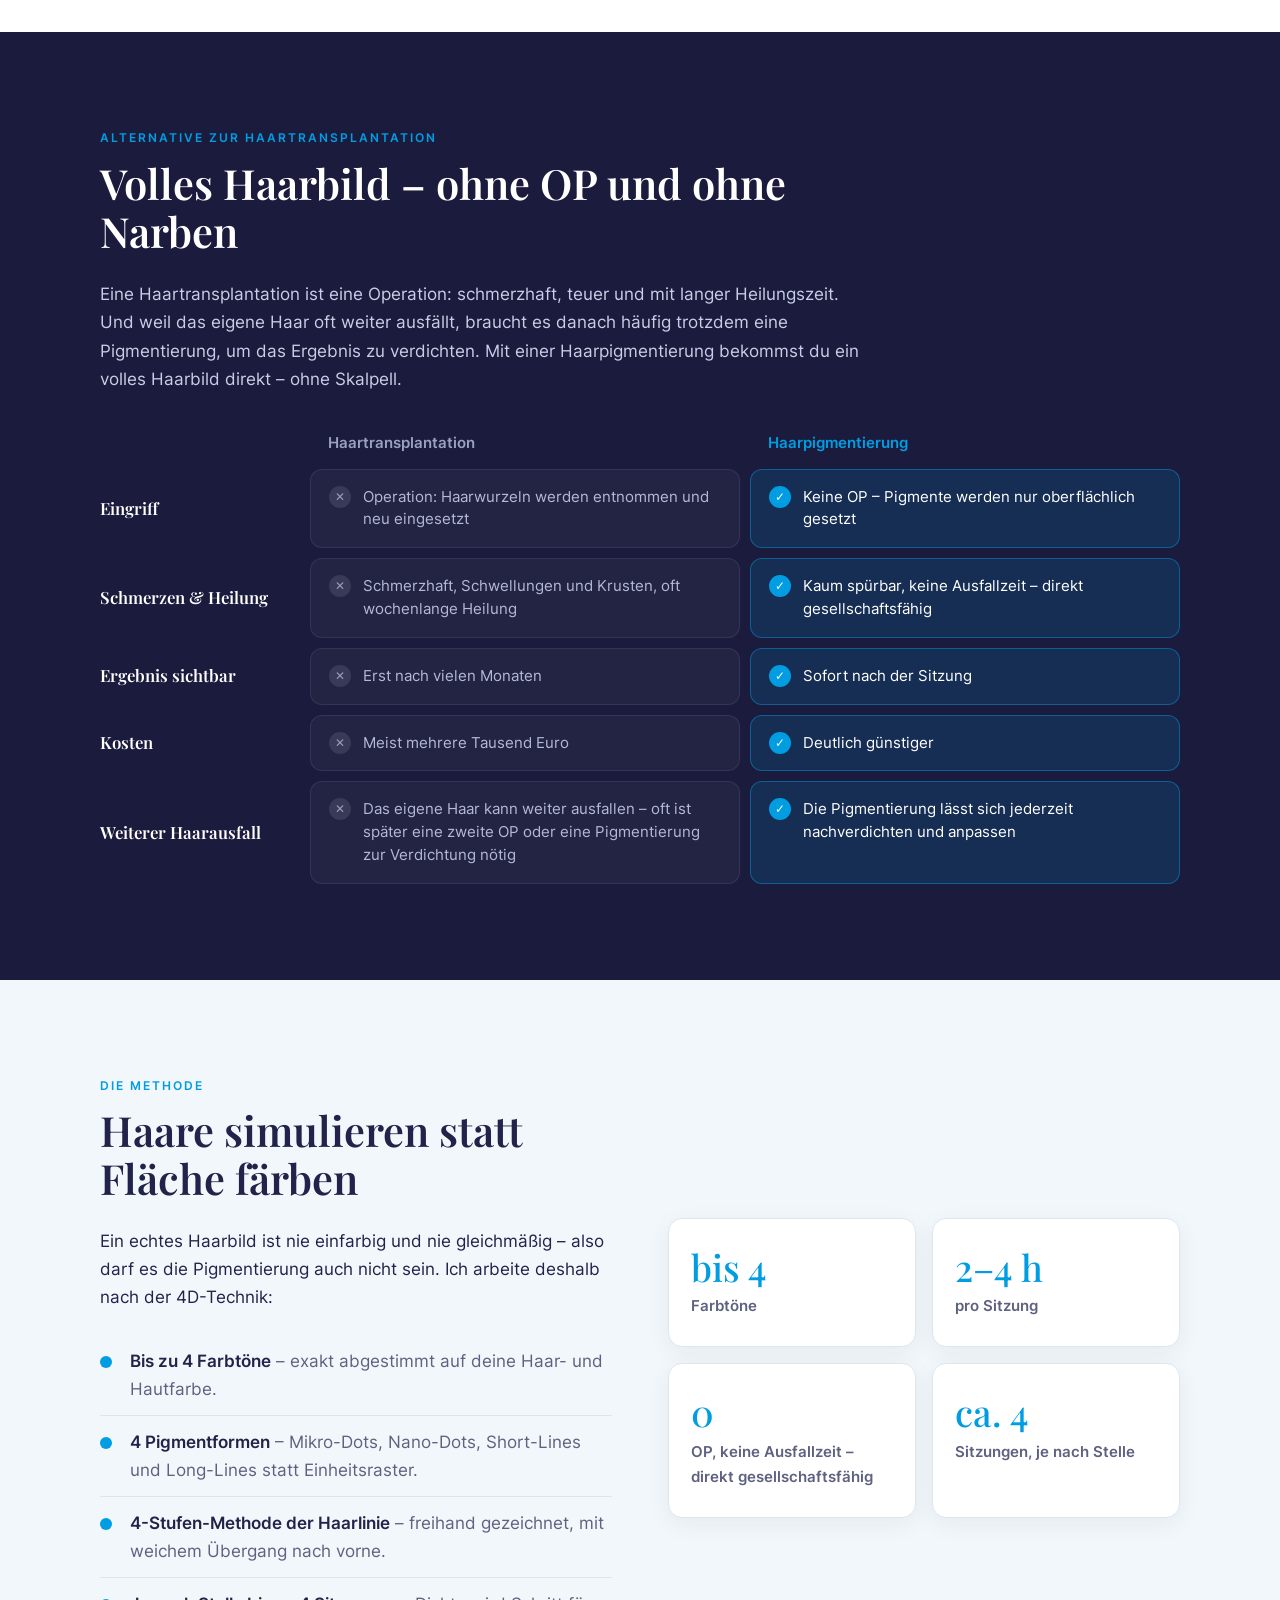
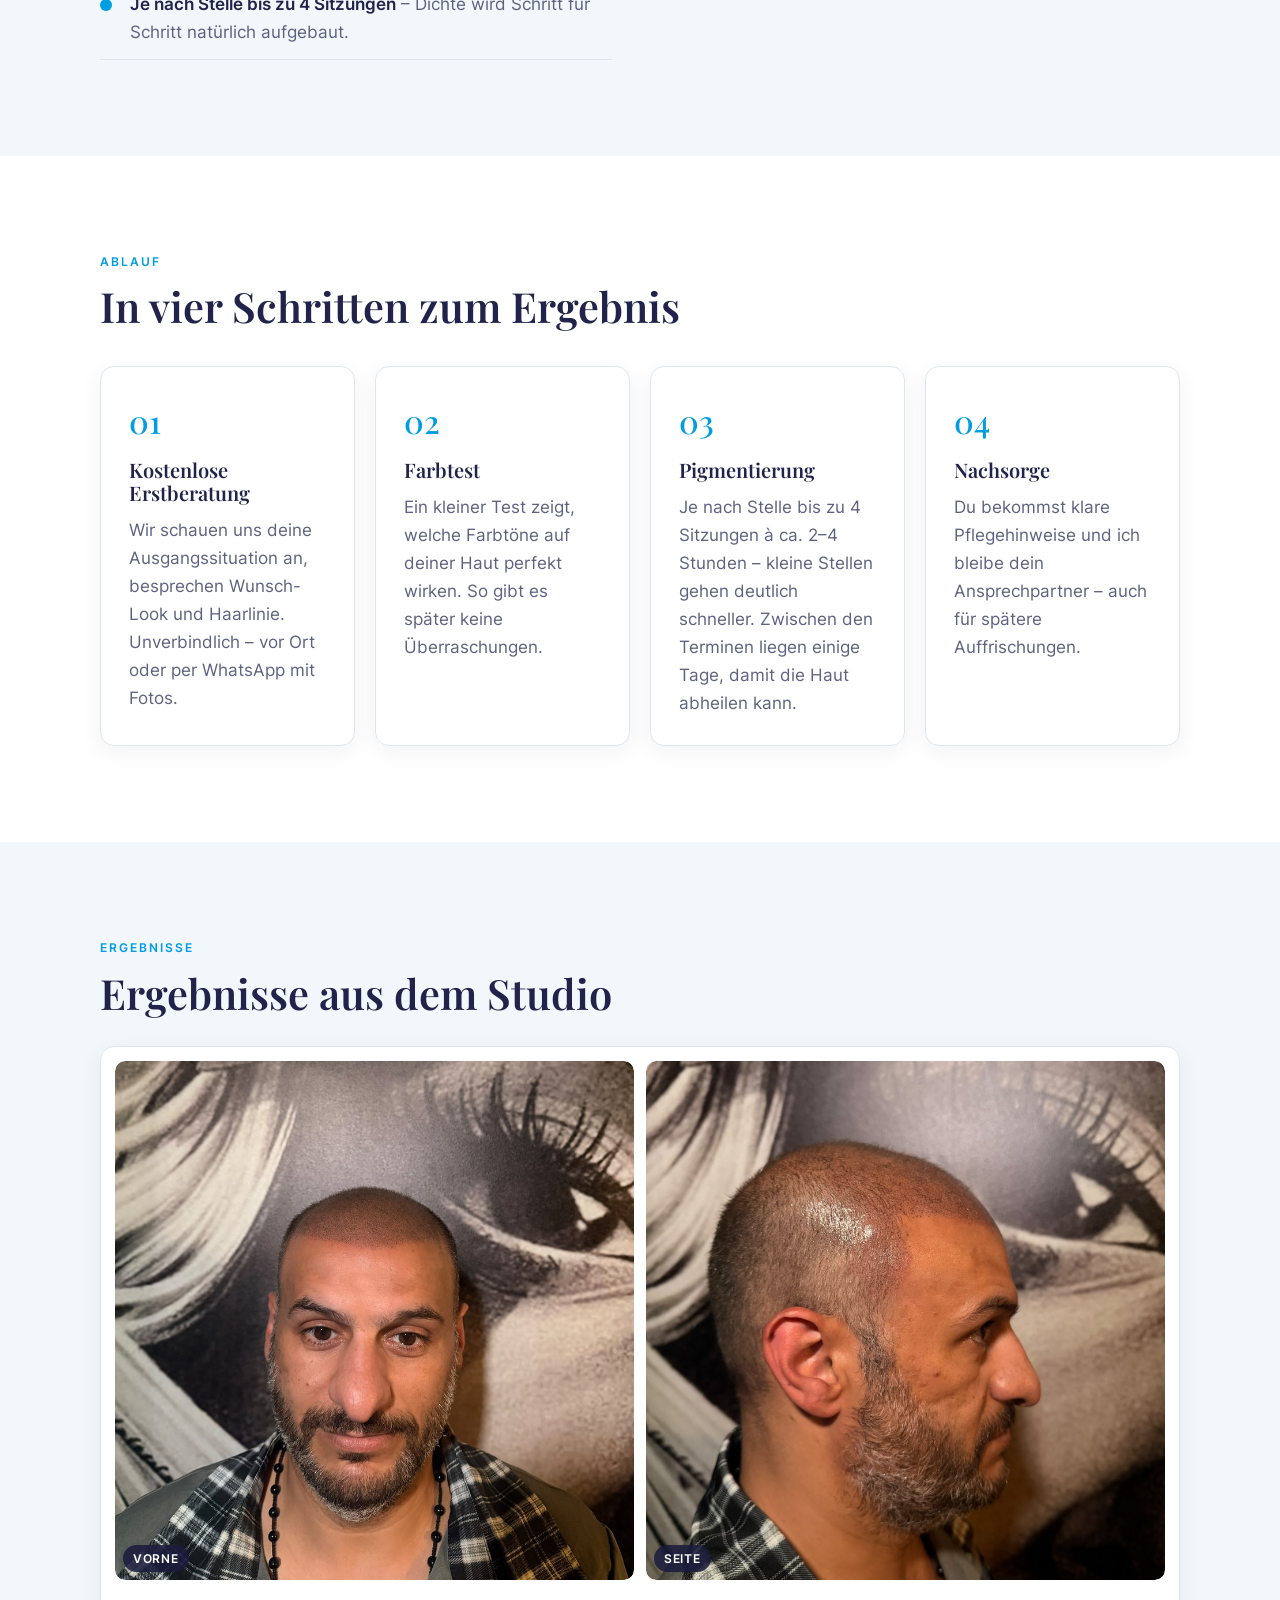
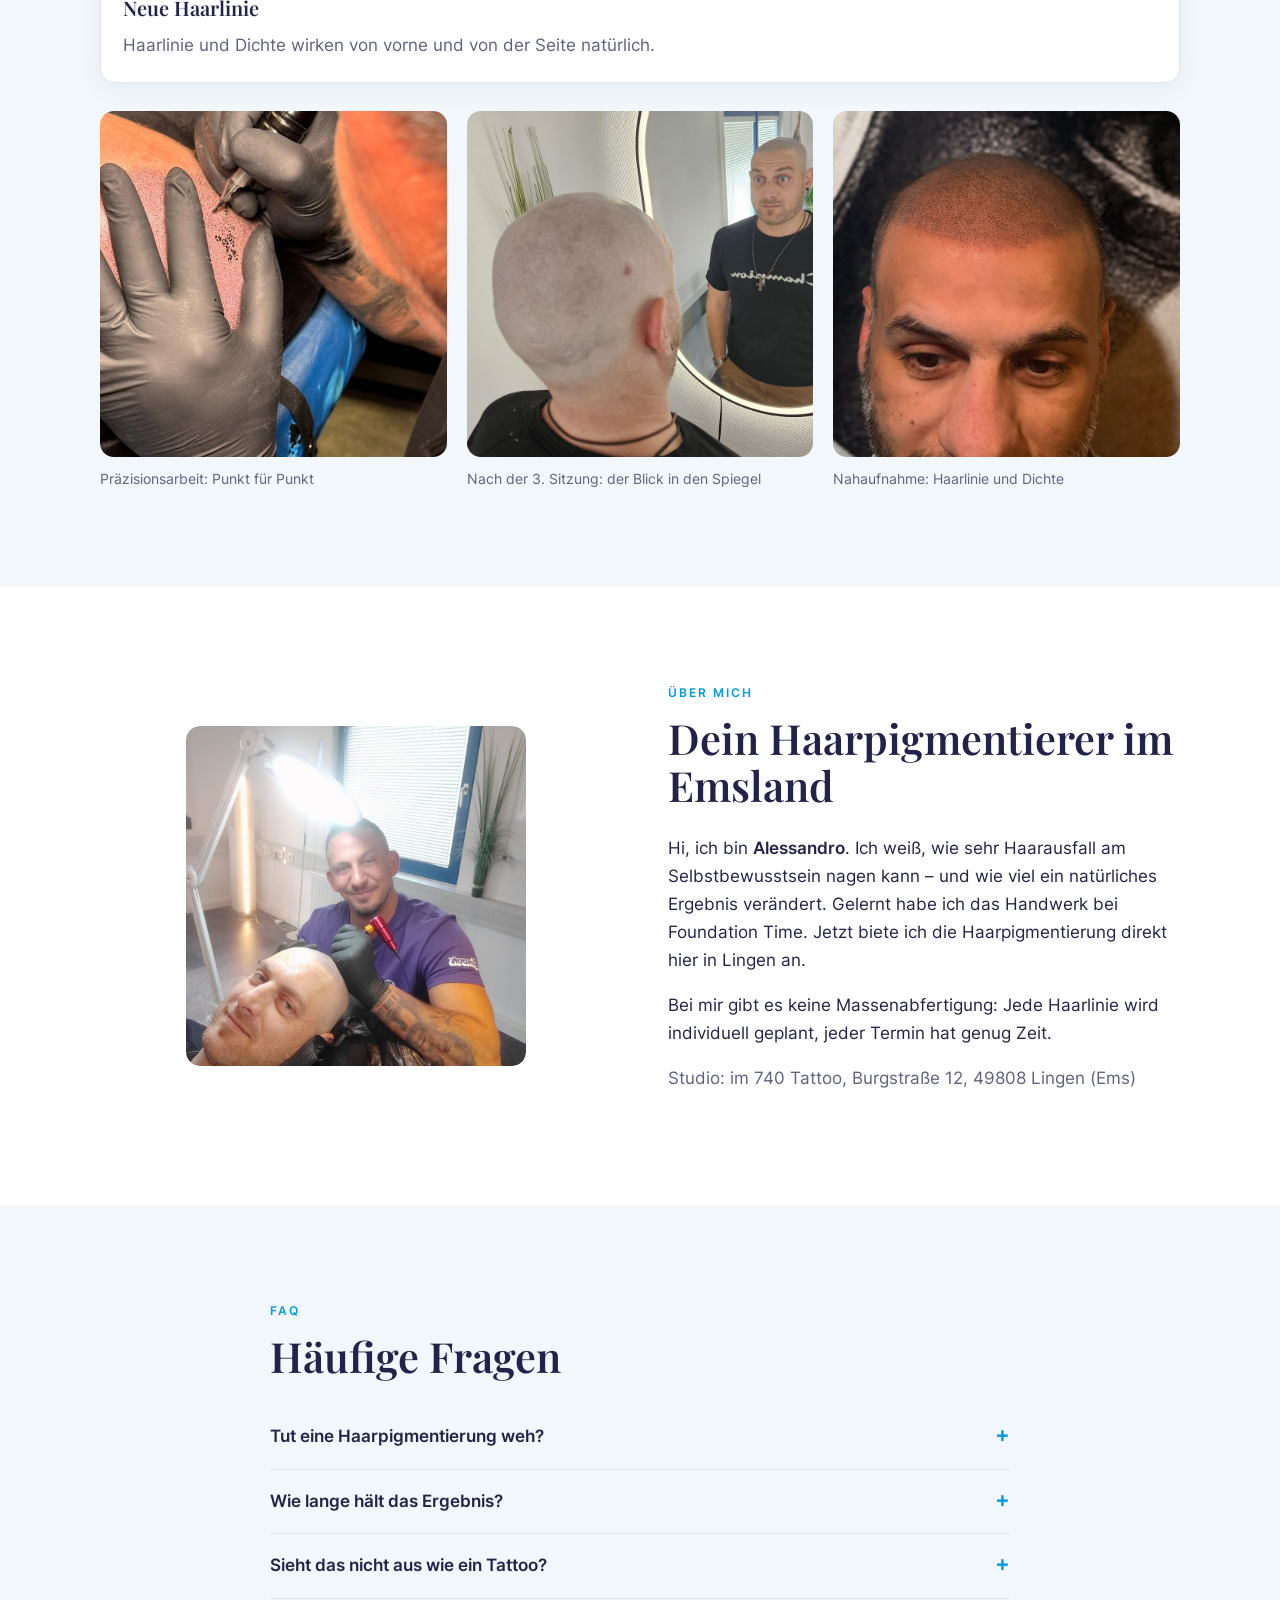
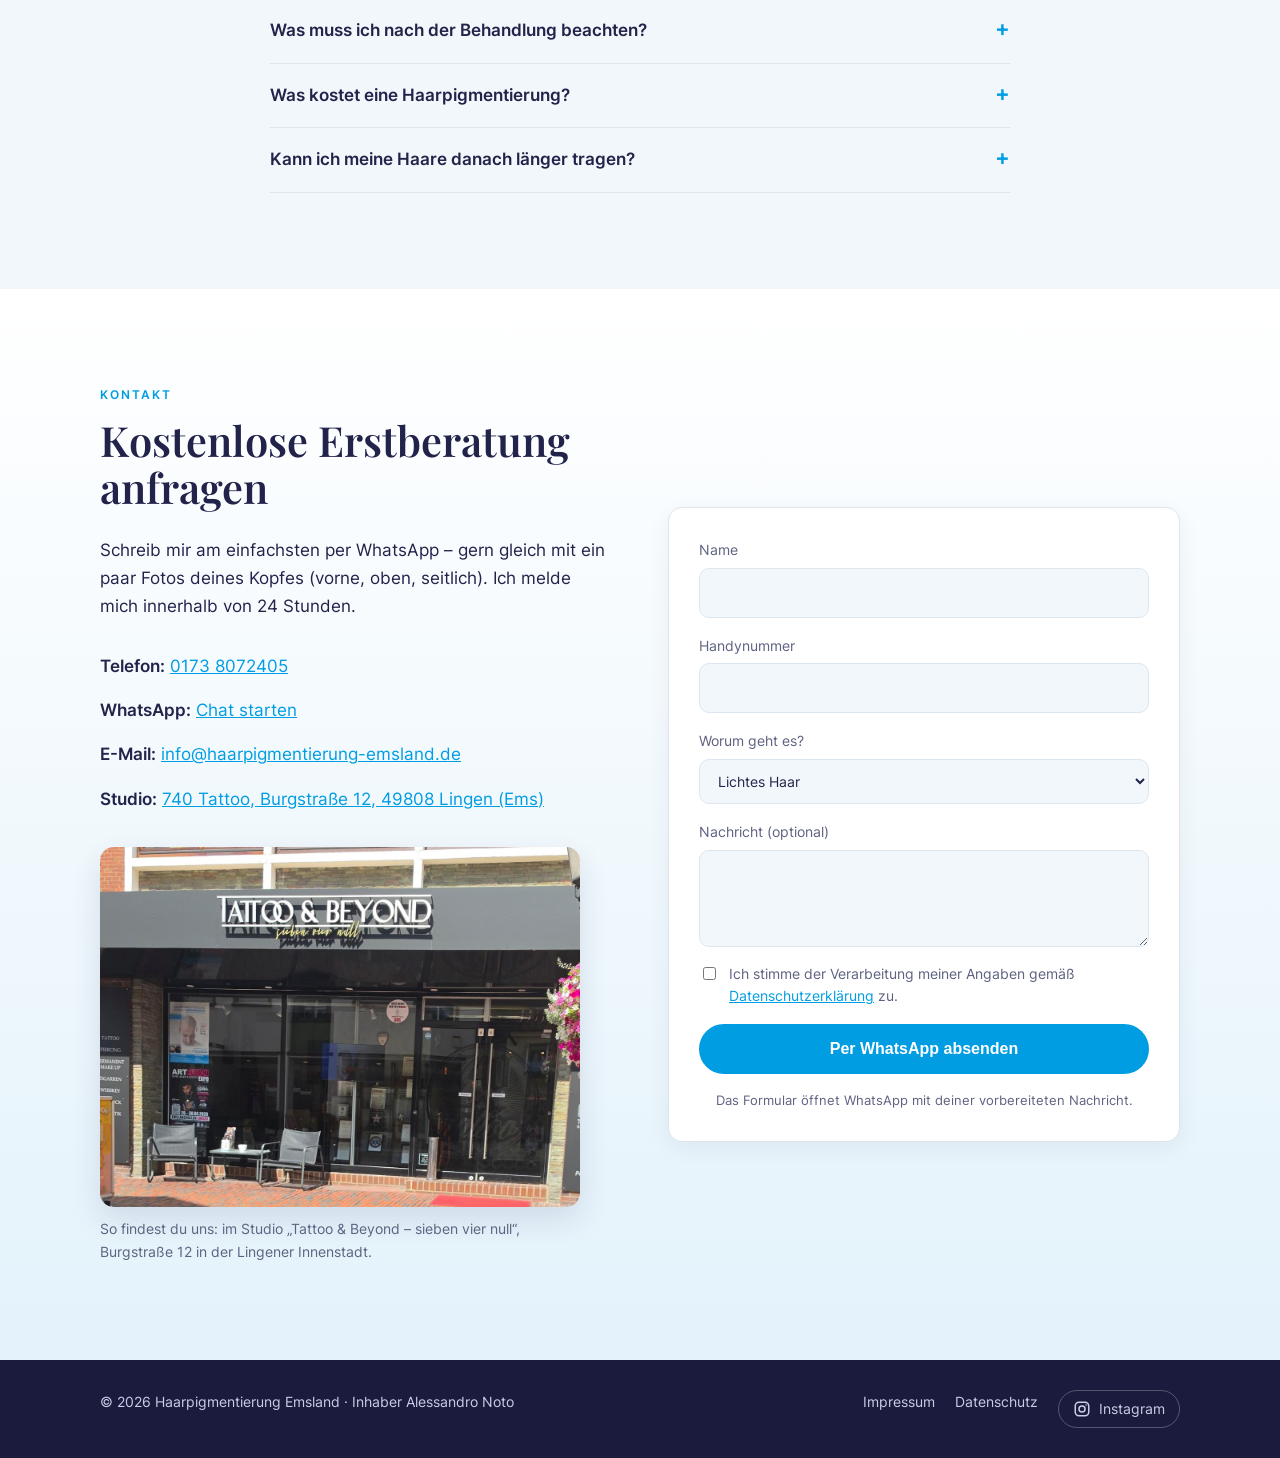
==== commit 1e4c808b: "SEO: kürzere Google-Beschreibung, Sitemap nur mit indexierbarer Startseite, aktuelles Datum Co-Autho" ====
--- a/index.html
+++ b/index.html
@@ -4,7 +4,7 @@
   <meta charset="utf-8">
   <meta name="viewport" content="width=device-width, initial-scale=1">
   <title>Haarpigmentierung Lingen &amp; Emsland – Alternative zur Haartransplantation</title>
-  <meta name="description" content="Haarpigmentierung in Lingen (Ems) – die Alternative zur Haartransplantation: ohne OP, sofort sichtbar. Bei Glatze, lichtem Haar, Geheimratsecken, Narben und Lücken im Bart. Kostenlose Erstberatung.">
+  <meta name="description" content="Haarpigmentierung in Lingen (Ems): Alternative zur Haartransplantation, ohne OP und sofort sichtbar. Für Glatze, lichtes Haar und Narben. Kostenlose Beratung.">
   <meta property="og:title" content="Haarpigmentierung Emsland – Lingen (Ems)">
   <meta property="og:description" content="Die Alternative zur Haartransplantation: volleres Haarbild ohne OP. Studio in Lingen, kostenlose Erstberatung.">
   <meta property="og:locale" content="de_DE">
--- a/assets/styles.css
+++ b/assets/styles.css
@@ -433,3 +433,8 @@
 /* Kennzahlen: Zahl nicht umbrechen */
 .stat span { white-space: nowrap; }
 @media (max-width: 420px) { .stat span { font-size: 1.8rem; } .stat { padding: 20px 14px; } }
+/* Chat-Knopf auf dem Handy: rundes Symbol wie WhatsApp, verdeckt weniger Text */
+@media (max-width: 860px) {
+  .cb-launch { width: 52px; min-height: 52px !important; padding: 0 !important; justify-content: center; border-radius: 50%; }
+  .cb-launch .cb-launch-t { position: absolute; width: 1px; height: 1px; overflow: hidden; clip: rect(0 0 0 0); white-space: nowrap; }
+}
